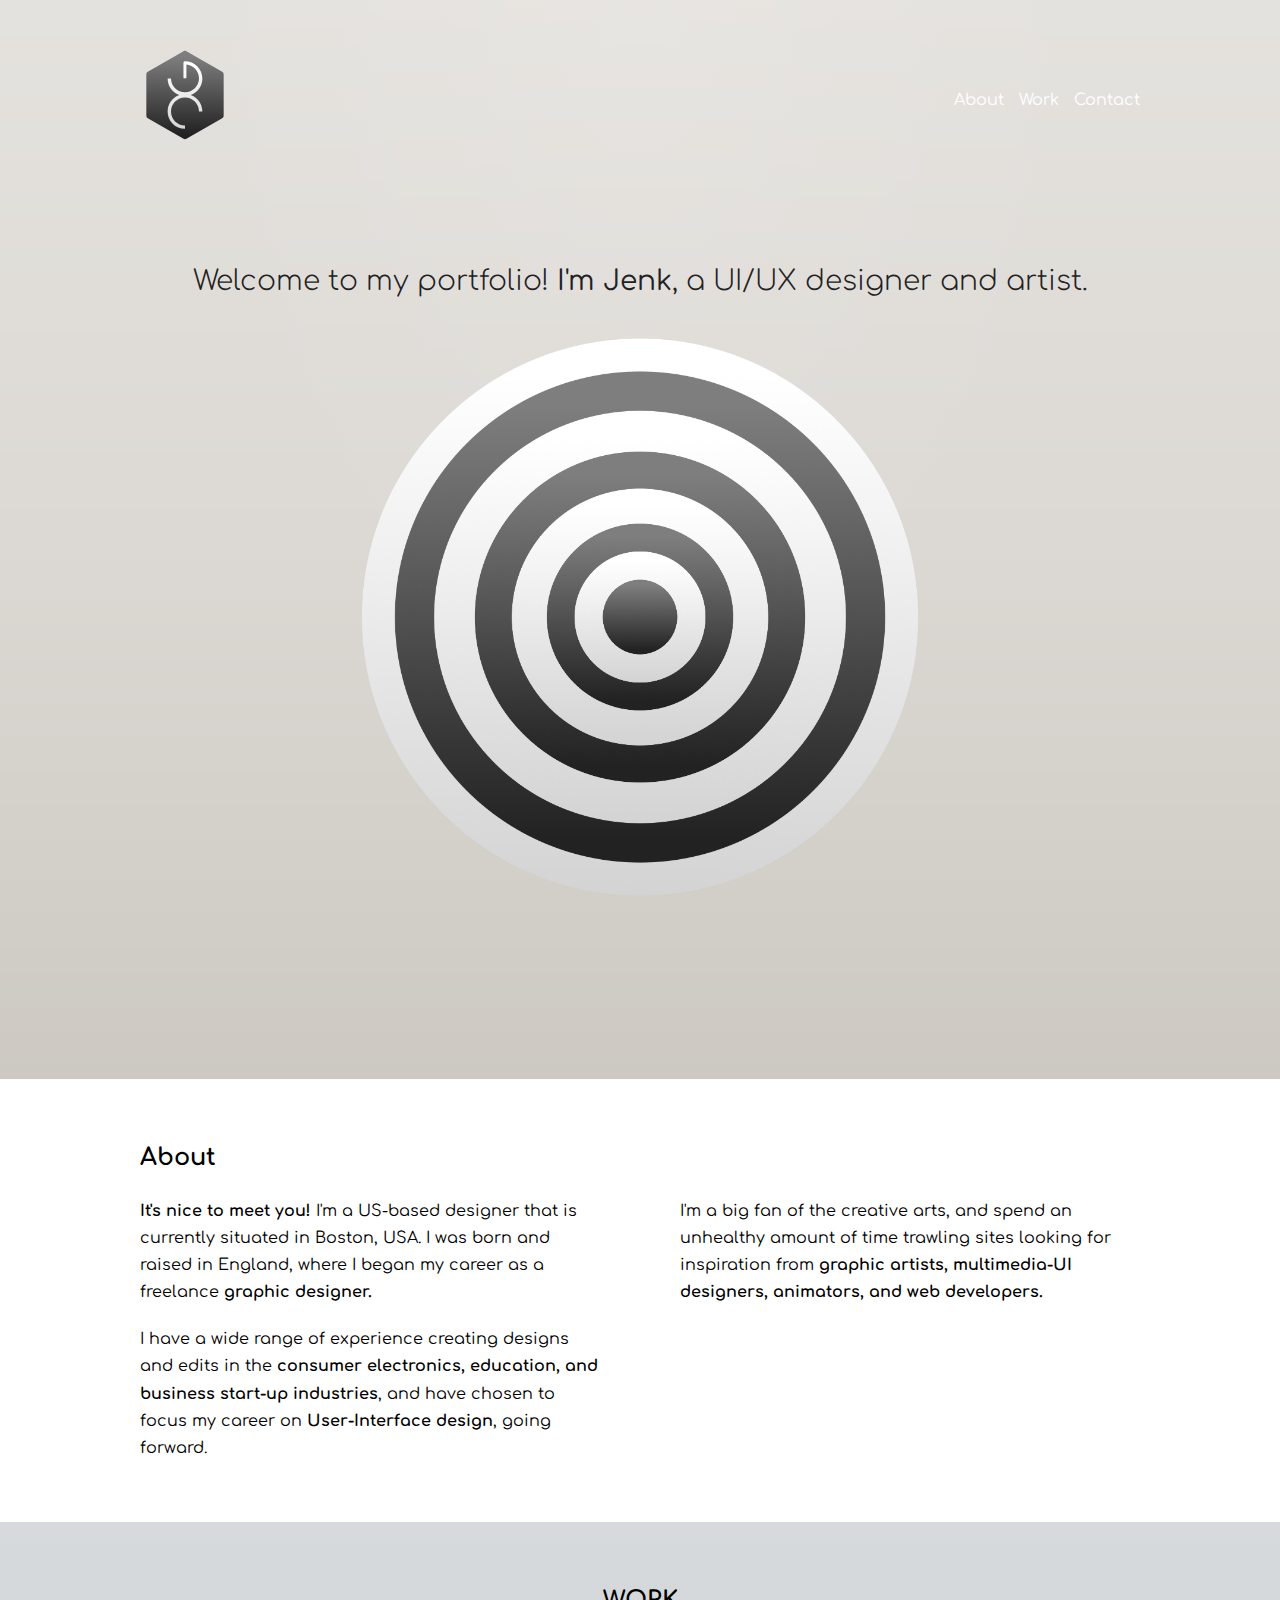
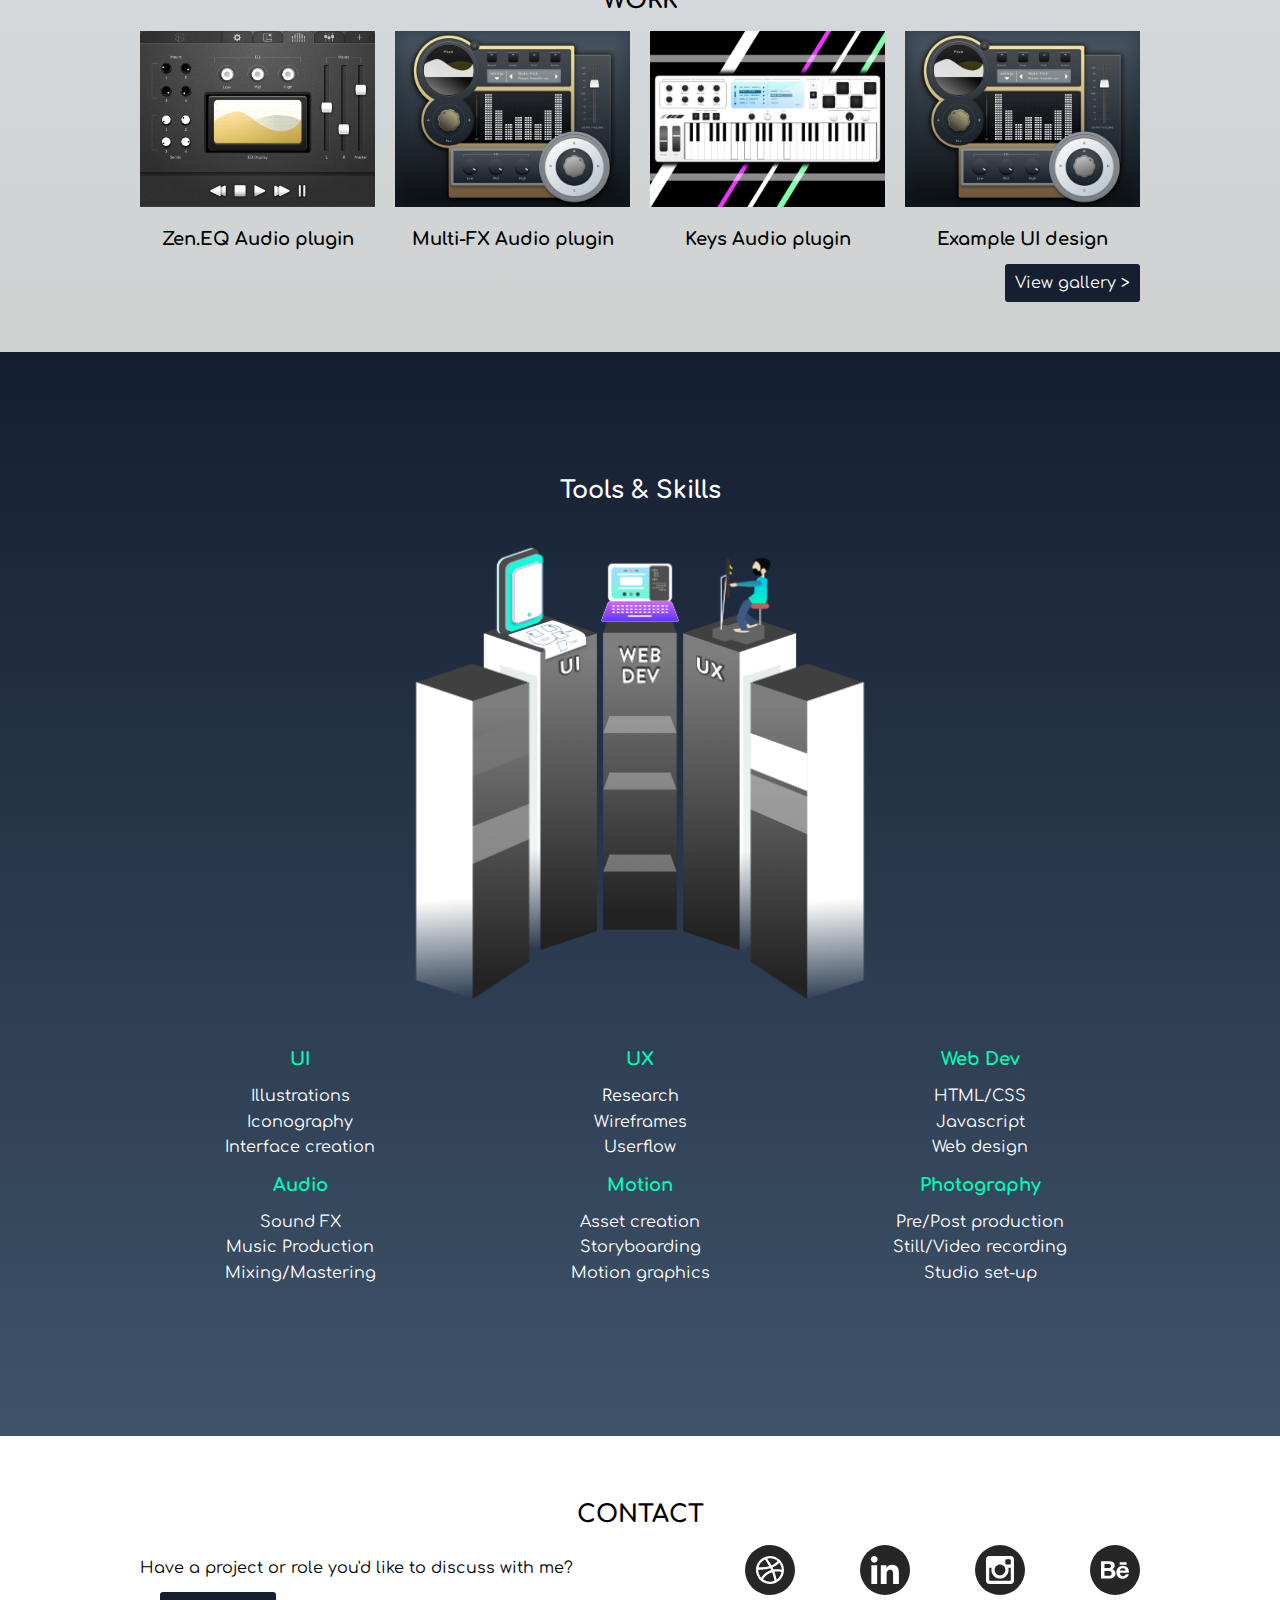
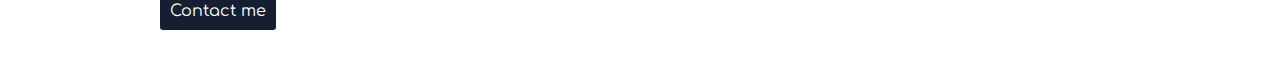
==== index.html @ 75db958b "More debugging gone bad..." ====
<!DOCTYPE html>
<html>
<head>
  <link rel="stylesheet" type="text/css" href="css/style.css">
  <link href="https://fonts.googleapis.com/css?family=Comfortaa:300,400,700" rel="stylesheet">
  <meta charset="utf-8">
  <meta name="viewport" content="device-width, initial-scale=1.0">
  <title>Jenk's Portfolio</title>
  <link rel="shortcut icon" href="/favicon.ico" type="image/x-icon">
  <link rel="icon" href="/favicon.ico" type="image/x-icon">

</head>
<body>
  <!-- Header -->
  <header>
    <div class="container p50">
      <a href="index.html" alt="logo" class="my-logo">
        <svg class="logo" viewBox="0 0 123 123" version="1.1" xmlns="http://www.w3.org/2000/svg" xmlns:xlink="http://www.w3.org/1999/xlink">
          <!-- Generator: Sketch 48.2 (47327) - http://www.bohemiancoding.com/sketch -->
          <title>Artboard 15</title>
          <desc>Created with Sketch.</desc>
          <defs>
            <linearGradient x1="50%" y1="6.70913825%" x2="50%" y2="94.9365244%" id="linearGradient-1">
              <stop stop-color="#7E7E7E" offset="0%"></stop>
              <stop stop-color="#222222" offset="100%"></stop>
            </linearGradient>
            <linearGradient x1="50%" y1="6.88685225%" x2="50%" y2="100%" id="linearGradient-2">
              <stop stop-color="#FFFFFF" offset="0.0398596939%"></stop>
              <stop stop-color="#D4D4D4" offset="100%"></stop>
            </linearGradient>
          </defs>
          <g id="Page-1" stroke="none" stroke-width="1" fill="none" fill-rule="evenodd">
            <g id="Artboard-15">
              <g id="Group" transform="translate(8.500000, 0.500000)">
                <path d="M55,1.13419273 L103.84531,29.3350456 C105.082914,30.0495767 105.84531,31.3700848 105.84531,32.7991472 L105.84531,89.2008528 C105.84531,90.6299152 105.082914,91.9504233 103.84531,92.6649544 L55,120.865807 C53.7623957,121.580338 52.2376043,121.580338 51,120.865807 L2.15469008,92.6649544 C0.917085776,91.9504233 0.154690083,90.6299152 0.154690083,89.2008528 L0.154690083,32.7991472 C0.154690083,31.3700848 0.917085776,30.0495767 2.15469008,29.3350456 L51,1.13419273 C52.2376043,0.419661546 53.7623957,0.419661546 55,1.13419273 Z" id="Path" fill="url(#linearGradient-1)"></path>
                <path d="M54.8916016,19.1932171 L54.8916016,38.25 L50.8916016,38.25 L50.8916016,16.8144531 C50.8916016,15.7098836 51.7870321,14.8144531 52.8916016,14.8144531 C52.9279693,14.8144531 52.9641102,14.8154238 53,14.8173407 L53,14.75 C66.1167628,14.75 76.75,25.3832372 76.75,38.5 C76.75,48.9500865 70.0008055,57.8238141 60.6235996,61 C70.0008055,64.1761859 76.75,73.0499135 76.75,83.5 L72.1454341,83.5 C72.1454832,83.4821021 72.1455078,83.4641985 72.1455078,83.4462891 C72.1455078,72.8703597 63.5720231,64.296875 52.9960938,64.296875 C42.4201644,64.296875 33.8466797,72.8703597 33.8466797,83.4462891 C33.8466797,94.0222184 42.4201644,102.595703 52.9960938,102.595703 L53,102.595703 L53,107.25 C39.8832372,107.25 29.25,96.6167628 29.25,83.5 C29.25,73.0499135 35.9991945,64.1761859 45.3764004,61 C35.9991945,57.8238141 29.25,48.9500865 29.25,38.5 L33.8482782,38.5 C33.9821183,48.9607094 42.5036235,57.3994141 52.9960938,57.3994141 C63.5720231,57.3994141 72.1455078,48.8259294 72.1455078,38.25 C72.1455078,28.3137161 64.5777316,20.144981 54.8916016,19.1932171 Z" id="Combined-Shape" fill="url(#linearGradient-2)" fill-rule="nonzero"></path>
              </g>
            </g>
          </g>
        </svg>
      </a>
      <nav>
        <ul class="navigation">
          <li><a href="#ABOUT">About</a></li>
          <li><a href="#WORK">Work</a></li>
          <li><a href="#CONTACT">Contact</a></li>
        </ul>
      </nav>
    </div>
    <!-- Hero section -->
    <div class="container p50">
      <h1>Welcome to my portfolio! <b>I'm Jenk</b><span>, a UI/UX designer and artist.</span></h1>
      <div class="center hero-section">
        <img src="img/hero-newest.png" class="hero-img">
      </div>
    </div>
  </header>
  <!-- ABOUT SECTION-->
  <div id="ABOUT">
    <div class="container p50">
      <h2>About</h2>
      <div class="row">
        <p class="col-2"><b>It's nice to meet you!</b> I'm a US-based designer that is currently situated in Boston, USA. I was born and raised in England, where I began my career as a freelance <b>graphic designer.</b></p>
        <p class="col-2">I'm a big fan of the creative arts, and spend an unhealthy amount of time trawling sites looking for inspiration from <b>graphic artists, multimedia-UI designers, animators, and web developers.</b></p>
        <p class="col-2">I have a wide range of experience creating designs and edits in the <b>consumer electronics, education, and business start-up industries</b>, and have chosen to focus my career on <b>User-Interface design</b>, going forward.</p>
      </div>
    </div>
  </div>
  <!-- WORK  -->
  <div id="WORK" class="work-page">
    <div class="container p50">
      <div class= "row center">
        <h2>WORK</h2>
        <div class="column-4">
          <a href="work.html">
            <img src="img/WorkImgs/ZenEQ.png">
          </a>
          <h3>Zen.EQ Audio plugin</h3>
        </div>
        <div class="column-4">
          <a href="work.html">
            <img src="img/WorkImgs/MultiFX.png">
          </a>
          <h3>Multi-FX Audio plugin</h3>
        </div>
        <div class="column-4">
          <a href="work.html">
            <img src="img/WorkImgs/Keys.png">
          </a>
          <h3>Keys Audio plugin</h3>
        </div>
        <div class="column-4">
          <a href="work.html">
            <img src="img/WorkImgs/MultiFX.png">
          </a>
          <h3>Example UI design</h3>
        </div>
      </div>
<!-- Gallery button -->
    <div class="row">
    <a href="work.html">
    <button class="row right"><span class="button-text">View gallery ></span>
    </button>
    </a>
  </div>
</div>
</div>
<!-- Skills & APPLICATIONS -->
<div id="skills-apps">
  <div class="container p50">
    <div class="row center">
      <h2>Tools & Skills</h2>
      <img class="skills-img" src="img/hero-img-newbw.png">
    </div>
    <div class="row center">

      <div class="column column-block">
        <i class=""></i>
        <h3>UI</h3>
        <ul class="skills-list-style">
          <li>Illustrations</li>
          <li>Iconography</li>
          <li>Interface creation</li>
        </ul>
      </div>
      <div class="column column-block">
        <i class=""></i>
        <h3>UX</h3>
        <ul class="skills-list-style">
          <li>Research</li>
          <li>Wireframes</li>
          <li>Userflow</li>
        </ul>
      </div>
      <div class="column column-block">
        <i class=""></i>
        <h3>Web Dev</h3>
        <ul class="skills-list-style">
          <li>HTML/CSS</li>
          <li>Javascript</li>
          <li>Web design</li>
        </ul>
      </div>
      <div class="column column-block">
        <i class=""></i>
        <h3>Audio</h3>
        <ul class="skills-list-style">
          <li>Sound FX</li>
          <li>Music Production</li>
          <li>Mixing/Mastering</li>
        </ul>
      </div>
      <div class="column column-block">
        <i class=""></i>
        <h3>Motion</h3>
        <ul class="skills-list-style">
          <li>Asset creation</li>
          <li>Storyboarding</li>
          <li>Motion graphics</li>
        </ul>
      </div>
      <div class="column column-block">
        <i class=""></i>
        <h3>Photography</h3>
        <ul class="skills-list-style">
          <li>Pre/Post production</li>
          <li>Still/Video recording</li>
          <li>Studio set-up</li>
        </ul>
      </div>
    </div>
  </div>
</div>
</div>
<!-- CONTACT, SOCIAL & FOOTER -->
<footer>
  <div class="container p50">
    <h2 id="CONTACT" class="center">CONTACT</h2>
    <div class="row">
      <div class="column col-2">
        <p>Have a project or role you'd like to discuss with me?</p>
        <a href="mailto:jenkconstantine1@gmail.com">
          <button class="contact-button">Contact me</button>
        </a>
      </div>
      <div class="column col-2">
          <ul class="social">
            <li>
              <a href="https://dribbble.com/Jenk">
              <svg viewBox="0 0 128 128" version="1.1" id="Dribbble" xmlns="http://www.w3.org/2000/svg" xmlns:xlink="http://www.w3.org/1999/xlink" x="0px" y="0px"
              viewBox="0 0 128 128" enable-background="new 0 0 128 128" xml:space="preserve">
                <g id="dribbble-dribbble">
                  <circle id="dribbble-back" fill="#262626" cx="64" cy="64" r="64"/>
                  <path id="dribbble-dribble" fill="#FFFFFF" d="M80.9063,88.6953c-1.2276-7.1953-3.2247-14.0332-5.6446-20.3945
                  c5.2246-0.6553,11.2608-0.5098,18.25,0.7783C92.1064,77.1992,87.4473,84.1875,80.9063,88.6953z M45.8398,87.7715
                  c5.0508-7.6152,12.1011-15.1416,23.5362-18.3067c2.6885,6.8663,4.8662,14.336,6.0371,22.2217
                  C71.8906,93.1201,68.0322,93.9258,64,93.9258C57.1626,93.9258,50.8628,91.625,45.8398,87.7715z M34.0737,64v-0.9575h0.1792
                  c10.6626,0,21.2691-0.7168,30.7608-3.4946c0.6894,1.4335,1.4111,2.8979,2.0605,4.4213
                  c-12.4819,3.6763-20.2773,11.8863-25.5918,19.7095C36.8516,78.4258,34.0737,71.5264,34.0737,64z M51.126,36.9688
                  c3.0464,4.0629,7.1118,9.9765,11.082,17.2031c-8.4228,2.3017-17.8301,2.9287-27.3276,2.9575
                  C36.9746,48.23,43.0674,40.8525,51.126,36.9688z M83.3867,41.2109c-4.2109,5.1377-9.4971,8.6597-15.5058,11.0513
                  c-3.8189-7.1089-7.795-13.0225-10.9253-17.354c2.268-0.5371,4.6255-0.8345,7.0444-0.8345
                  C71.4092,34.0737,78.1572,36.7617,83.3867,41.2109z M87.5088,45.5117c3.8525,4.897,6.21,10.9898,6.418,17.6509
                  c-8.0635-1.4028-14.9913-1.4644-20.9668-0.5068c-0.7725-1.7329-1.5508-3.4385-2.3575-5.0787
                  C77.0195,54.9502,82.7891,51.0977,87.5088,45.5117z M64,28.1602c-19.8013,0-35.8398,16.038-35.8398,35.8398
                  c0,19.8008,16.0385,35.8398,35.8398,35.8398c19.8018,0,35.8398-16.039,35.8398-35.8398C99.8398,44.1982,83.8018,28.1602,64,28.1602
                  z"/>
                </g>
            </svg>
              </a>
          </li>
          <li>
              <a href="https://www.linkedin.com/in/jenkconstantine/">
            <svg viewBox="0 0 128 128" version="1.1" id="Linkedin" xmlns="http://www.w3.org/2000/svg" xmlns:xlink="http://www.w3.org/1999/xlink" x="0px" y="0px"
            viewBox="0 0 128 128" enable-background="new 0 0 128 128" xml:space="preserve">
              <g>
                <circle id="linkedin-back" fill="#262626" cx="64" cy="64" r="64"/>
                <g id="linkedin-linkedin">
                  <path fill="#FFFFFF" d="M29.0752,51.7471h14.8686V99.54H29.0752V51.7471z M36.5137,27.9893c4.7514,0,8.6084,3.8593,8.6084,8.6137
                  c0,4.7554-3.857,8.6143-8.6084,8.6143c-4.7705,0-8.6172-3.8589-8.6172-8.6143C27.8965,31.8486,31.7432,27.9893,36.5137,27.9893"/>
                  <path fill="#FFFFFF" d="M53.2622,51.7471H67.5v6.5337h0.2041c1.9805-3.7574,6.8272-7.7198,14.0537-7.7198
                  c15.0391,0,17.8184,9.896,17.8184,22.7671V99.54H84.7246V76.2979c0-5.542-0.0957-12.6719-7.7187-12.6719
                  c-7.7286,0-8.9082,6.04-8.9082,12.2754V99.54H53.2622V51.7471z"/>
                </g>
              </g>
            </svg>
              </a>
          </li>
          <li>
            <a href="https://www.instagram.com/jenkjenkjenk/?hl=en">
            <svg viewBox="0 0 128 128" version="1.1" id="Instagram" xmlns="http://www.w3.org/2000/svg" xmlns:xlink="http://www.w3.org/1999/xlink" x="0px" y="0px"
            viewBox="0 0 128 128" enable-background="new 0 0 128 128" xml:space="preserve">
              <g>
                <circle id="instagram-back" fill="#262626" cx="64" cy="64" r="64"/>
                <path id="instagram-instagram" fill-rule="evenodd" clip-rule="evenodd" fill="#FFFFFF" d="M91.5713,58.4829h-6.2402
                c0.4541,1.7651,0.7236,3.6089,0.7236,5.5156c0,12.1831-9.875,22.0562-22.0552,22.0562c-12.1797,0-22.0542-9.8731-22.0542-22.0562
                c0-1.9067,0.2695-3.7505,0.7246-5.5156h-6.2407v30.3286c0,1.5205,1.2349,2.7549,2.7598,2.7549h49.6215
                c1.5254,0,2.7608-1.2344,2.7608-2.7549V58.4829z M91.5713,39.186c0-1.5219-1.2354-2.7568-2.7608-2.7568H80.542
                c-1.5225,0-2.7568,1.2349-2.7568,2.7568v8.272c0,1.522,1.2343,2.7568,2.7568,2.7568h8.2685c1.5254,0,2.7608-1.2348,2.7608-2.7568
                V39.186z M63.9995,50.2148c-7.6133,0-13.7847,6.1705-13.7847,13.7837c0,7.6128,6.1714,13.7867,13.7847,13.7867
                c7.6138,0,13.7857-6.1739,13.7857-13.7867C77.7852,56.3853,71.6133,50.2148,63.9995,50.2148 M91.5713,99.8398H36.4292
                c-4.5664,0-8.269-3.7041-8.269-8.2734V36.4292c0-4.5669,3.7026-8.269,8.269-8.269h55.1421c4.5674,0,8.2685,3.7021,8.2685,8.269
                v55.1372C99.8398,96.1357,96.1387,99.8398,91.5713,99.8398"/>
              </g>
            </svg>
              </a>
          </li>
          <li>
            <a href="https://www.behance.net/jenkconstantine">
            <svg viewBox="0 0 128 128" version="1.1" id="Behance" xmlns="http://www.w3.org/2000/svg" xmlns:xlink="http://www.w3.org/1999/xlink" x="0px" y="0px"
            viewBox="0 0 128 128" enable-background="new 0 0 128 128" xml:space="preserve">
              <g>
                <circle id="behance-back" fill="#262626" cx="64" cy="64" r="64"/>
                <path id="behance-behance" fill-rule="evenodd" clip-rule="evenodd" fill="#FFFFFF" d="M48.5728,66.4697H37.1035v12.1026h11.2901
                c3.8808,0,6.955-1.2364,6.955-5.8106C55.3486,68.2754,52.7588,66.4697,48.5728,66.4697z M47.0996,48.8545h-9.9961v10.2959h10.7471
                c3.4048,0,5.9639-1.5347,5.9639-5.2363C53.8145,49.6973,50.5913,48.8545,47.0996,48.8545z M65.4043,72.9414
                c0,8.9453-7.6782,12.7676-15.6865,12.7676H28.1602V41.417h20.9277c8.4565,0,14.208,2.9824,14.208,11.2007
                c0,4.3066-2.1953,7.3164-6.0488,9.1816C62.6631,63.3364,65.4043,67.4639,65.4043,72.9414z M75.9434,44.3994h17.8222v5.9307H75.9434
                V44.3994z M83.9209,59.5732c-5.6006,0-7.2275,3.1329-7.3467,5.5694h14.3926C90.1543,60.7183,88.2285,59.5732,83.9209,59.5732z
                M76.5742,70.8965c0.2403,5.539,2.9805,9.0918,7.8906,9.0918c3.5508,0,6.8038-2.8926,7.378-4.877h7.7666
                c-2.4688,7.5293-8.1621,11.4717-15.4473,11.4717c-10.1445,0-16.5312-6.8975-16.5312-16.7725c0-9.5459,6.7734-16.832,16.5312-16.832
                c10.9629,0,16.2598,8.1011,15.627,17.918H76.5742z"/>
              </g>
            </svg>
          </a>
          </li>
        </ul>
      </div>
    </div>
  </footer>
</body>
</html>
---- css/style.css ----
/*
Colors used
Hero BG gradient: top left, #000DFF 0%, #75FFE6 50%, #A302FF 100%
Text-White FFFFFF

*/
/* General */
body {
  font-family: 'Comfortaa', cursive;
  font-size: 16px;
  line-height: 1.6;
  margin: 0;
}
.contact-button {
  margin-left: 20px;
}
.center {
  text-align: center;
}

.right {
  float: right;
}
h1 {
  font-size: 28px;
  font-weight: lighter;
  color: #222222;
  text-align: center;
}
h2 {
  color: black;
  font-size: 24px;
}
h3 {
  color: black;
  font-size: 18px;
}
h1,h2,h3, p {
  margin: 10px 0;
}
p {
  color: black;
  width: auto;
  font-size: 16;
  margin: 10px 0;
  line-height: 1.7;
}
a {
  color: #AB34FC;
  text-decoration: none;
}
a:visited {
  color: #151F31;
  text-decoration: none;
}
a:hover, a:focus {
  color: #6E6E6E;
}
a:active {
  color: #000000;
}
button {
  border: none;
  font-family: inherit;
  background-color: #151F31;
  font-size: 16px;
  color: #FFFFFF;
  padding: 10px;
  border-radius: 3px;
}
button:hover,
button:focus {
  cursor: pointer;
  opacity:0.8;
}

/* Container & columns & rows */
.container {
 max-width: 1000px;
 margin: 0 auto;
 padding: 0 20px;
}
.columns-container {
  font-size: 0;
}
.column-4 {
  font-size: 16px;
  width: 23.5%;
  float:left;
  margin-right: 2%;
}
.column-4:last-child {
  margin-right: 0;
}
.column {
}
.column-block {
  width: 32%;
 margin-right: 2%;
 float: left;
}
.column-block ul, .column ul {
  list-style-type: none;
  padding-left: 0;
}

.column-block:nth-child(3n) {
  margin-right: 0%;
}
.col-2 {
  width:46%;
  float: left;
  margin-right: 4%;
  margin-left: 0;
}
.col-2:nth-child(2n) {
 margin-right: 0;
 margin-left: 4%;
}

.p50 {
padding: 50px 0;
}

.row:after {
  content: "";
  display: table;
  clear: both;
}
/* Header section */
header {
  background-color: #DCD9D4;
  background-image: linear-gradient(to bottom, rgba(255,255,255,0.50) 0%, rgba(0,0,0,0.50) 100%), radial-gradient(at 50% 0%, rgba(255,255,255,0.10) 0%, rgba(0,0,0,0.50) 50%);
  background-blend-mode: soft-light,screen;
}
.my-logo {
  display: inline-block;
}
.logo {
  width: 90px;
}
.hero-img {
  width: 60%;
}
.hero-section {
  padding-bottom: 100px;
}
nav {
  display: inline-block;
  float: right;
  margin-top: 22px;
}
nav a {
  color: #fff;
}
.navigation {
  list-style-type: none;
  padding: 0;
  float: right;
}
.navigation > li {
  display: inline-block;
  margin-left:10px;
}
/* About section */

/* Skills section */

.text-decoration {
  text-decoration-color: #FFFFFF;
}
#skills-apps {
  background: -webkit-linear-gradient(top, rgba(20,30,48,1) 0%, rgba(36,59,85,0.88) 100%);
  padding-bottom: 100px;
  padding-top: 60px;
}

#skills-apps img {
 width: 50%;
}

#skills-apps h2 {
 text-align: center;
 color: #FFFFFF;
}

#skills-apps h3 {
 text-align: center;
 color: #00FEB9;
}

.skills-list-style {
  width: auto;
  margin: auto;
  color: white;
}

/* Work section */


/* Footer */
footer {
  background: #FFFFFF;
}
.social {
  padding-left: 0;
  margin-left: 0px;
}

ul.social {
  margin: 0%;
  display: inline-block;
  width: 100%;
}
ul.social li {
  width: 25%;
  float: left;
  list-style-type: none;
}
ul.social li svg{
  width: 50px;
  float: right;
}


/* Work PAGE */
.work-page {
    background: -webkit-linear-gradient(top, rgba(214,218,221,1) 0%, rgba(200,202,202,0.88) 100%);
}
#WORK img {
    width: 100%;
}

/* Desktop */
@media all and (max-width: 1024px) {
  .logo {
    width: 80px;
  }
  h1 {
    font-size: 24px;

  }
  .column-4 {
    width:49%;
    margin-right: 1%;
  }
}
/* For tablet */
@media all and (max-width: 991px) {
    h1 {
      font-size: 22px;
    }
    h2 {
      font-size: 18px;
    }
    .column-4 {
      width:49%;
      margin-right: 1%;
    }
}
/* For mobile */
@media all and (max-width: 600px) {
    .logo {
      width: 50px;
    }
    h1 {
      font-size: 20px;
    }
    h2 {
      font-size: 18px;
    }
    h3 {
      font-size: 16px;
    }
    p {
      font-size: 16px;
    }
    .column-4 {
      width:49%;
      margin-right: 1%;
    }
    .column-block {
      width: 49%;
      margin-right: 1%;
    }
    li {
      font-size: 10px;
    }
    nav {
      padding-right: 10px;
      font-size: 12px;
      margin-top: 5px;
    }
    .p50 {
      padding: 10px;
    }
    .hero-section {
      padding-bottom: 50px;
    }
    button {
      width: 150px;
      padding: 10px;
      text-align: center;
    }

    .button-text {
      font-size: 15px;
      text-align: center;
    }
    .skills-img {

    }
    #skills-apps {
      padding-bottom: 30px;
      padding-top: 15px;
    }
    .col-2 {
      width:100%;
      margin-right: 0%;
    }


}
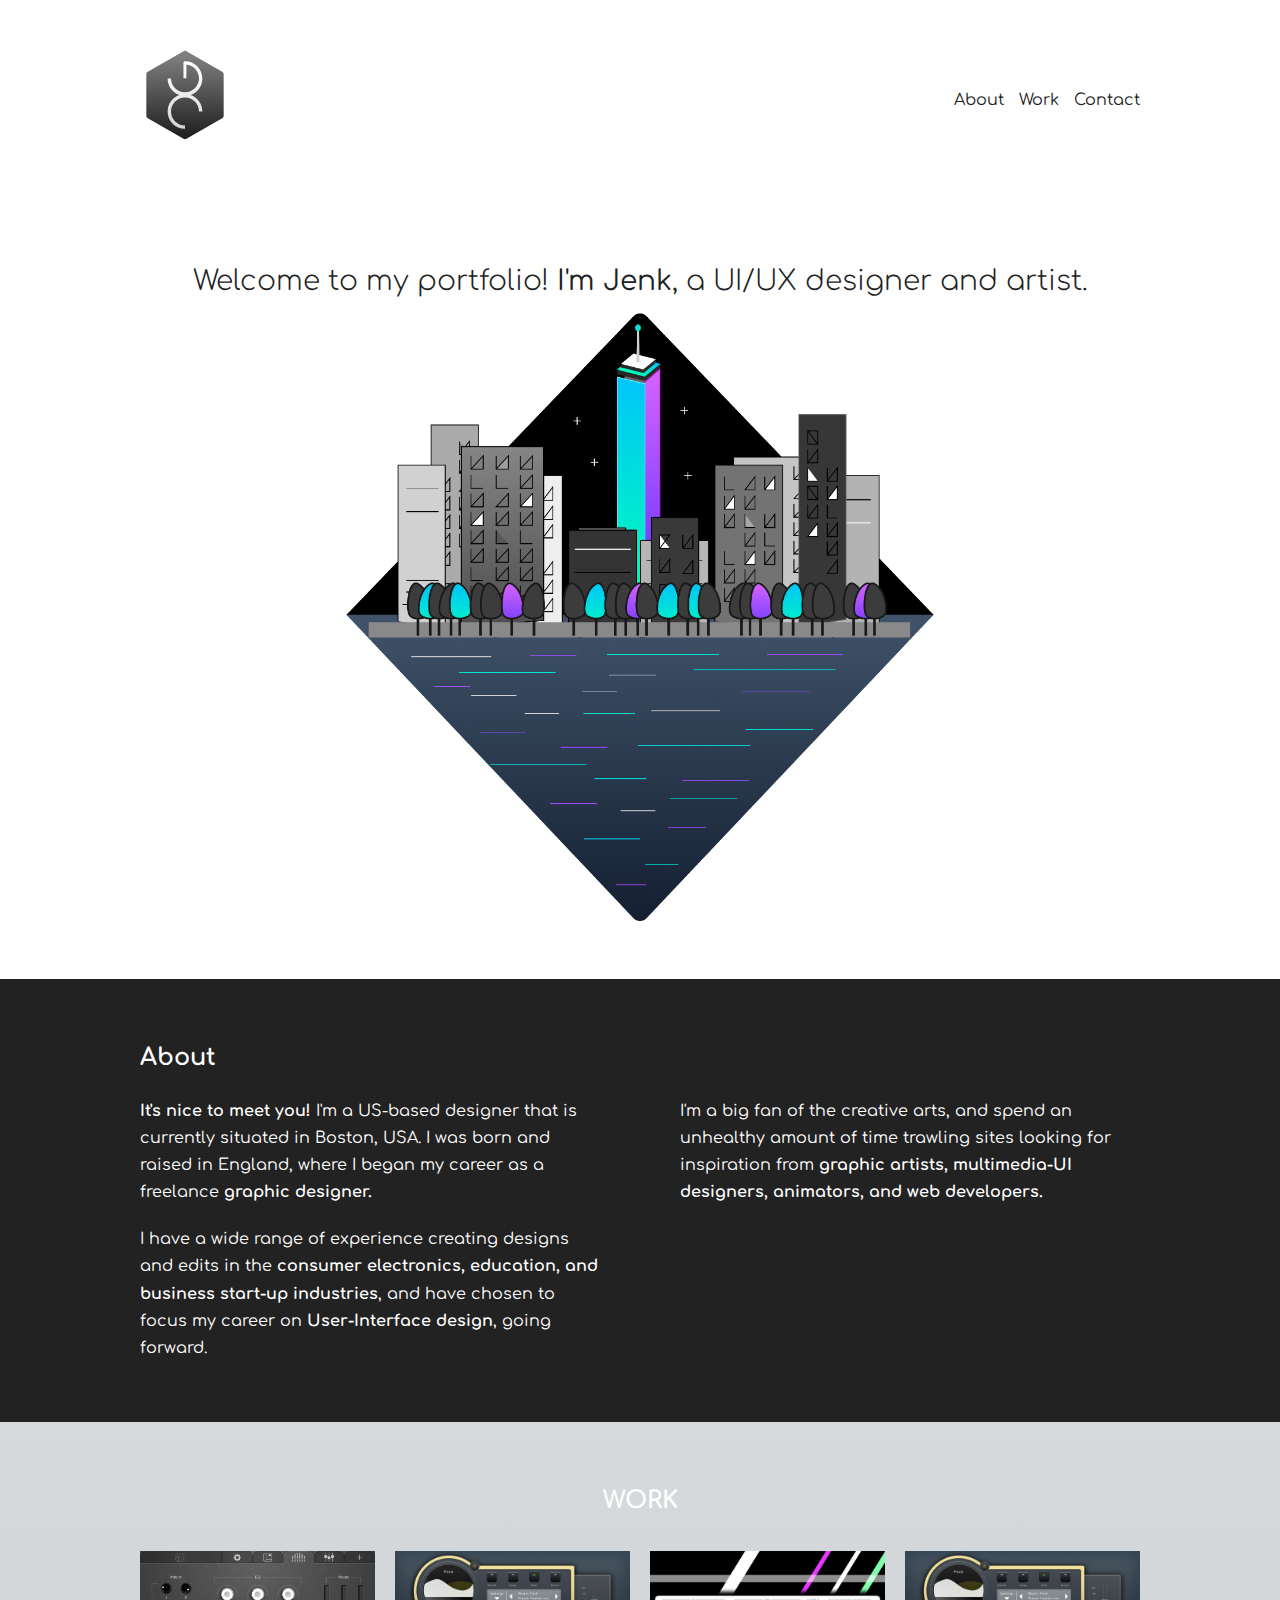
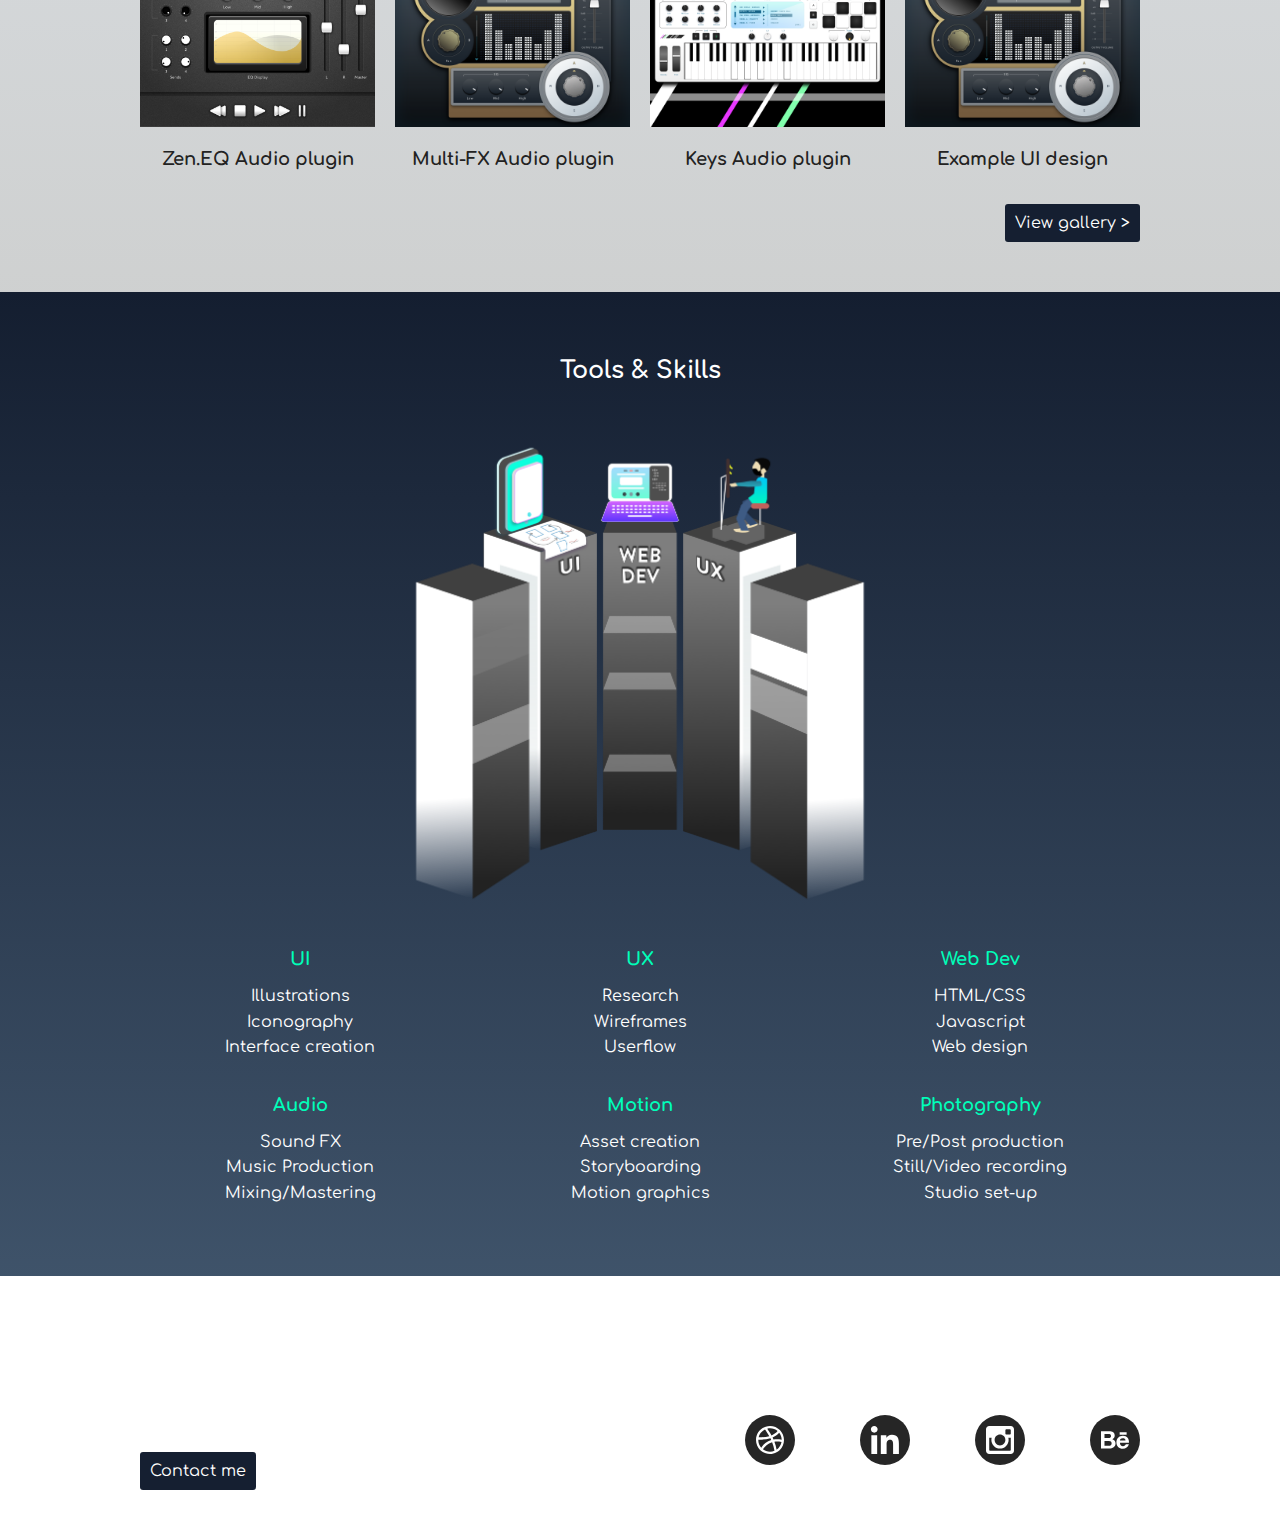
==== commit ded63589: "Visual changes. New hero image." ====
--- a/index.html
+++ b/index.html
@@ -51,7 +51,7 @@
     <div class="container p50">
       <h1>Welcome to my portfolio! <b>I'm Jenk</b><span>, a UI/UX designer and artist.</span></h1>
       <div class="center hero-section">
-        <img src="img/hero-newest.png" class="hero-img">
+        <img src="img/hero-boston.png" class="hero-img">
       </div>
     </div>
   </header>
@@ -67,10 +67,10 @@
     </div>
   </div>
   <!-- WORK  -->
-  <div id="WORK" class="work-page">
-    <div class="container p50">
+  <div id="WORK">
+    <div class="container p50">
+      <h2 class="center pb20">WORK</h2>
       <div class= "row center">
-        <h2>WORK</h2>
         <div class="column-4">
           <a href="work.html">
             <img src="img/WorkImgs/ZenEQ.png">
@@ -96,177 +96,176 @@
           <h3>Example UI design</h3>
         </div>
       </div>
-<!-- Gallery button -->
-    <div class="row">
-    <a href="work.html">
-    <button class="row right"><span class="button-text">View gallery ></span>
-    </button>
-    </a>
+      <!-- Gallery button -->
+      <div class="row pt20">
+        <a href="work.html" class="right">
+          <button class="gallery-button">View gallery >
+          </button>
+        </a>
+      </div>
+    </div>
   </div>
-</div>
-</div>
-<!-- Skills & APPLICATIONS -->
-<div id="skills-apps">
-  <div class="container p50">
-    <div class="row center">
-      <h2>Tools & Skills</h2>
-      <img class="skills-img" src="img/hero-img-newbw.png">
-    </div>
-    <div class="row center">
+  <!-- Skills & APPLICATIONS -->
+  <div id="skills-apps">
+    <div class="container p50">
+      <div class="row center">
+        <h2 class="center pb20">Tools & Skills</h2>
+        <img src="img/hero-img-newbw.png">
+      </div>
+      <div class="row center">
 
-      <div class="column column-block">
-        <i class=""></i>
-        <h3>UI</h3>
-        <ul class="skills-list-style">
-          <li>Illustrations</li>
-          <li>Iconography</li>
-          <li>Interface creation</li>
-        </ul>
-      </div>
-      <div class="column column-block">
-        <i class=""></i>
-        <h3>UX</h3>
-        <ul class="skills-list-style">
-          <li>Research</li>
-          <li>Wireframes</li>
-          <li>Userflow</li>
-        </ul>
-      </div>
-      <div class="column column-block">
-        <i class=""></i>
-        <h3>Web Dev</h3>
-        <ul class="skills-list-style">
-          <li>HTML/CSS</li>
-          <li>Javascript</li>
-          <li>Web design</li>
-        </ul>
-      </div>
-      <div class="column column-block">
-        <i class=""></i>
-        <h3>Audio</h3>
-        <ul class="skills-list-style">
-          <li>Sound FX</li>
-          <li>Music Production</li>
-          <li>Mixing/Mastering</li>
-        </ul>
-      </div>
-      <div class="column column-block">
-        <i class=""></i>
-        <h3>Motion</h3>
-        <ul class="skills-list-style">
-          <li>Asset creation</li>
-          <li>Storyboarding</li>
-          <li>Motion graphics</li>
-        </ul>
-      </div>
-      <div class="column column-block">
-        <i class=""></i>
-        <h3>Photography</h3>
-        <ul class="skills-list-style">
-          <li>Pre/Post production</li>
-          <li>Still/Video recording</li>
-          <li>Studio set-up</li>
-        </ul>
+        <div class="column column-block">
+          <i class=""></i>
+          <h3>UI</h3>
+          <ul class="skills-list-style">
+            <li>Illustrations</li>
+            <li>Iconography</li>
+            <li>Interface creation</li>
+          </ul>
+        </div>
+        <div class="column column-block">
+          <i class=""></i>
+          <h3>UX</h3>
+          <ul class="skills-list-style">
+            <li>Research</li>
+            <li>Wireframes</li>
+            <li>Userflow</li>
+          </ul>
+        </div>
+        <div class="column column-block">
+          <i class=""></i>
+          <h3>Web Dev</h3>
+          <ul class="skills-list-style">
+            <li>HTML/CSS</li>
+            <li>Javascript</li>
+            <li>Web design</li>
+          </ul>
+        </div>
+        <div class="column column-block">
+          <i class=""></i>
+          <h3>Audio</h3>
+          <ul class="skills-list-style">
+            <li>Sound FX</li>
+            <li>Music Production</li>
+            <li>Mixing/Mastering</li>
+          </ul>
+        </div>
+        <div class="column column-block">
+          <i class=""></i>
+          <h3>Motion</h3>
+          <ul class="skills-list-style">
+            <li>Asset creation</li>
+            <li>Storyboarding</li>
+            <li>Motion graphics</li>
+          </ul>
+        </div>
+        <div class="column column-block">
+          <i class=""></i>
+          <h3>Photography</h3>
+          <ul class="skills-list-style">
+            <li>Pre/Post production</li>
+            <li>Still/Video recording</li>
+            <li>Studio set-up</li>
+          </ul>
+        </div>
       </div>
     </div>
   </div>
-</div>
-</div>
 <!-- CONTACT, SOCIAL & FOOTER -->
 <footer>
   <div class="container p50">
-    <h2 id="CONTACT" class="center">CONTACT</h2>
+    <h2 id="CONTACT" class="center pb20">CONTACT</h2>
     <div class="row">
-      <div class="column col-2">
+      <div class="column col-2 contact">
         <p>Have a project or role you'd like to discuss with me?</p>
         <a href="mailto:jenkconstantine1@gmail.com">
           <button class="contact-button">Contact me</button>
         </a>
       </div>
       <div class="column col-2">
-          <ul class="social">
-            <li>
-              <a href="https://dribbble.com/Jenk">
+        <ul class="social">
+          <li>
+            <a href="https://dribbble.com/Jenk">
               <svg viewBox="0 0 128 128" version="1.1" id="Dribbble" xmlns="http://www.w3.org/2000/svg" xmlns:xlink="http://www.w3.org/1999/xlink" x="0px" y="0px"
               viewBox="0 0 128 128" enable-background="new 0 0 128 128" xml:space="preserve">
-                <g id="dribbble-dribbble">
-                  <circle id="dribbble-back" fill="#262626" cx="64" cy="64" r="64"/>
-                  <path id="dribbble-dribble" fill="#FFFFFF" d="M80.9063,88.6953c-1.2276-7.1953-3.2247-14.0332-5.6446-20.3945
-                  c5.2246-0.6553,11.2608-0.5098,18.25,0.7783C92.1064,77.1992,87.4473,84.1875,80.9063,88.6953z M45.8398,87.7715
-                  c5.0508-7.6152,12.1011-15.1416,23.5362-18.3067c2.6885,6.8663,4.8662,14.336,6.0371,22.2217
-                  C71.8906,93.1201,68.0322,93.9258,64,93.9258C57.1626,93.9258,50.8628,91.625,45.8398,87.7715z M34.0737,64v-0.9575h0.1792
-                  c10.6626,0,21.2691-0.7168,30.7608-3.4946c0.6894,1.4335,1.4111,2.8979,2.0605,4.4213
-                  c-12.4819,3.6763-20.2773,11.8863-25.5918,19.7095C36.8516,78.4258,34.0737,71.5264,34.0737,64z M51.126,36.9688
-                  c3.0464,4.0629,7.1118,9.9765,11.082,17.2031c-8.4228,2.3017-17.8301,2.9287-27.3276,2.9575
-                  C36.9746,48.23,43.0674,40.8525,51.126,36.9688z M83.3867,41.2109c-4.2109,5.1377-9.4971,8.6597-15.5058,11.0513
-                  c-3.8189-7.1089-7.795-13.0225-10.9253-17.354c2.268-0.5371,4.6255-0.8345,7.0444-0.8345
-                  C71.4092,34.0737,78.1572,36.7617,83.3867,41.2109z M87.5088,45.5117c3.8525,4.897,6.21,10.9898,6.418,17.6509
-                  c-8.0635-1.4028-14.9913-1.4644-20.9668-0.5068c-0.7725-1.7329-1.5508-3.4385-2.3575-5.0787
-                  C77.0195,54.9502,82.7891,51.0977,87.5088,45.5117z M64,28.1602c-19.8013,0-35.8398,16.038-35.8398,35.8398
-                  c0,19.8008,16.0385,35.8398,35.8398,35.8398c19.8018,0,35.8398-16.039,35.8398-35.8398C99.8398,44.1982,83.8018,28.1602,64,28.1602
-                  z"/>
-                </g>
+              <g id="dribbble-dribbble">
+                <circle id="dribbble-back" fill="#262626" cx="64" cy="64" r="64"/>
+                <path id="dribbble-dribble" fill="#FFFFFF" d="M80.9063,88.6953c-1.2276-7.1953-3.2247-14.0332-5.6446-20.3945
+                c5.2246-0.6553,11.2608-0.5098,18.25,0.7783C92.1064,77.1992,87.4473,84.1875,80.9063,88.6953z M45.8398,87.7715
+                c5.0508-7.6152,12.1011-15.1416,23.5362-18.3067c2.6885,6.8663,4.8662,14.336,6.0371,22.2217
+                C71.8906,93.1201,68.0322,93.9258,64,93.9258C57.1626,93.9258,50.8628,91.625,45.8398,87.7715z M34.0737,64v-0.9575h0.1792
+                c10.6626,0,21.2691-0.7168,30.7608-3.4946c0.6894,1.4335,1.4111,2.8979,2.0605,4.4213
+                c-12.4819,3.6763-20.2773,11.8863-25.5918,19.7095C36.8516,78.4258,34.0737,71.5264,34.0737,64z M51.126,36.9688
+                c3.0464,4.0629,7.1118,9.9765,11.082,17.2031c-8.4228,2.3017-17.8301,2.9287-27.3276,2.9575
+                C36.9746,48.23,43.0674,40.8525,51.126,36.9688z M83.3867,41.2109c-4.2109,5.1377-9.4971,8.6597-15.5058,11.0513
+                c-3.8189-7.1089-7.795-13.0225-10.9253-17.354c2.268-0.5371,4.6255-0.8345,7.0444-0.8345
+                C71.4092,34.0737,78.1572,36.7617,83.3867,41.2109z M87.5088,45.5117c3.8525,4.897,6.21,10.9898,6.418,17.6509
+                c-8.0635-1.4028-14.9913-1.4644-20.9668-0.5068c-0.7725-1.7329-1.5508-3.4385-2.3575-5.0787
+                C77.0195,54.9502,82.7891,51.0977,87.5088,45.5117z M64,28.1602c-19.8013,0-35.8398,16.038-35.8398,35.8398
+                c0,19.8008,16.0385,35.8398,35.8398,35.8398c19.8018,0,35.8398-16.039,35.8398-35.8398C99.8398,44.1982,83.8018,28.1602,64,28.1602
+                z"/>
+              </g>
             </svg>
-              </a>
-          </li>
-          <li>
-              <a href="https://www.linkedin.com/in/jenkconstantine/">
+          </a>
+        </li>
+        <li>
+          <a href="https://www.linkedin.com/in/jenkconstantine/">
             <svg viewBox="0 0 128 128" version="1.1" id="Linkedin" xmlns="http://www.w3.org/2000/svg" xmlns:xlink="http://www.w3.org/1999/xlink" x="0px" y="0px"
             viewBox="0 0 128 128" enable-background="new 0 0 128 128" xml:space="preserve">
-              <g>
-                <circle id="linkedin-back" fill="#262626" cx="64" cy="64" r="64"/>
-                <g id="linkedin-linkedin">
-                  <path fill="#FFFFFF" d="M29.0752,51.7471h14.8686V99.54H29.0752V51.7471z M36.5137,27.9893c4.7514,0,8.6084,3.8593,8.6084,8.6137
-                  c0,4.7554-3.857,8.6143-8.6084,8.6143c-4.7705,0-8.6172-3.8589-8.6172-8.6143C27.8965,31.8486,31.7432,27.9893,36.5137,27.9893"/>
-                  <path fill="#FFFFFF" d="M53.2622,51.7471H67.5v6.5337h0.2041c1.9805-3.7574,6.8272-7.7198,14.0537-7.7198
-                  c15.0391,0,17.8184,9.896,17.8184,22.7671V99.54H84.7246V76.2979c0-5.542-0.0957-12.6719-7.7187-12.6719
-                  c-7.7286,0-8.9082,6.04-8.9082,12.2754V99.54H53.2622V51.7471z"/>
-                </g>
+            <g>
+              <circle id="linkedin-back" fill="#262626" cx="64" cy="64" r="64"/>
+              <g id="linkedin-linkedin">
+                <path fill="#FFFFFF" d="M29.0752,51.7471h14.8686V99.54H29.0752V51.7471z M36.5137,27.9893c4.7514,0,8.6084,3.8593,8.6084,8.6137
+                c0,4.7554-3.857,8.6143-8.6084,8.6143c-4.7705,0-8.6172-3.8589-8.6172-8.6143C27.8965,31.8486,31.7432,27.9893,36.5137,27.9893"/>
+                <path fill="#FFFFFF" d="M53.2622,51.7471H67.5v6.5337h0.2041c1.9805-3.7574,6.8272-7.7198,14.0537-7.7198
+                c15.0391,0,17.8184,9.896,17.8184,22.7671V99.54H84.7246V76.2979c0-5.542-0.0957-12.6719-7.7187-12.6719
+                c-7.7286,0-8.9082,6.04-8.9082,12.2754V99.54H53.2622V51.7471z"/>
               </g>
-            </svg>
-              </a>
-          </li>
-          <li>
-            <a href="https://www.instagram.com/jenkjenkjenk/?hl=en">
-            <svg viewBox="0 0 128 128" version="1.1" id="Instagram" xmlns="http://www.w3.org/2000/svg" xmlns:xlink="http://www.w3.org/1999/xlink" x="0px" y="0px"
-            viewBox="0 0 128 128" enable-background="new 0 0 128 128" xml:space="preserve">
-              <g>
-                <circle id="instagram-back" fill="#262626" cx="64" cy="64" r="64"/>
-                <path id="instagram-instagram" fill-rule="evenodd" clip-rule="evenodd" fill="#FFFFFF" d="M91.5713,58.4829h-6.2402
-                c0.4541,1.7651,0.7236,3.6089,0.7236,5.5156c0,12.1831-9.875,22.0562-22.0552,22.0562c-12.1797,0-22.0542-9.8731-22.0542-22.0562
-                c0-1.9067,0.2695-3.7505,0.7246-5.5156h-6.2407v30.3286c0,1.5205,1.2349,2.7549,2.7598,2.7549h49.6215
-                c1.5254,0,2.7608-1.2344,2.7608-2.7549V58.4829z M91.5713,39.186c0-1.5219-1.2354-2.7568-2.7608-2.7568H80.542
-                c-1.5225,0-2.7568,1.2349-2.7568,2.7568v8.272c0,1.522,1.2343,2.7568,2.7568,2.7568h8.2685c1.5254,0,2.7608-1.2348,2.7608-2.7568
-                V39.186z M63.9995,50.2148c-7.6133,0-13.7847,6.1705-13.7847,13.7837c0,7.6128,6.1714,13.7867,13.7847,13.7867
-                c7.6138,0,13.7857-6.1739,13.7857-13.7867C77.7852,56.3853,71.6133,50.2148,63.9995,50.2148 M91.5713,99.8398H36.4292
-                c-4.5664,0-8.269-3.7041-8.269-8.2734V36.4292c0-4.5669,3.7026-8.269,8.269-8.269h55.1421c4.5674,0,8.2685,3.7021,8.2685,8.269
-                v55.1372C99.8398,96.1357,96.1387,99.8398,91.5713,99.8398"/>
-              </g>
-            </svg>
-              </a>
-          </li>
-          <li>
-            <a href="https://www.behance.net/jenkconstantine">
-            <svg viewBox="0 0 128 128" version="1.1" id="Behance" xmlns="http://www.w3.org/2000/svg" xmlns:xlink="http://www.w3.org/1999/xlink" x="0px" y="0px"
-            viewBox="0 0 128 128" enable-background="new 0 0 128 128" xml:space="preserve">
-              <g>
-                <circle id="behance-back" fill="#262626" cx="64" cy="64" r="64"/>
-                <path id="behance-behance" fill-rule="evenodd" clip-rule="evenodd" fill="#FFFFFF" d="M48.5728,66.4697H37.1035v12.1026h11.2901
-                c3.8808,0,6.955-1.2364,6.955-5.8106C55.3486,68.2754,52.7588,66.4697,48.5728,66.4697z M47.0996,48.8545h-9.9961v10.2959h10.7471
-                c3.4048,0,5.9639-1.5347,5.9639-5.2363C53.8145,49.6973,50.5913,48.8545,47.0996,48.8545z M65.4043,72.9414
-                c0,8.9453-7.6782,12.7676-15.6865,12.7676H28.1602V41.417h20.9277c8.4565,0,14.208,2.9824,14.208,11.2007
-                c0,4.3066-2.1953,7.3164-6.0488,9.1816C62.6631,63.3364,65.4043,67.4639,65.4043,72.9414z M75.9434,44.3994h17.8222v5.9307H75.9434
-                V44.3994z M83.9209,59.5732c-5.6006,0-7.2275,3.1329-7.3467,5.5694h14.3926C90.1543,60.7183,88.2285,59.5732,83.9209,59.5732z
-                M76.5742,70.8965c0.2403,5.539,2.9805,9.0918,7.8906,9.0918c3.5508,0,6.8038-2.8926,7.378-4.877h7.7666
-                c-2.4688,7.5293-8.1621,11.4717-15.4473,11.4717c-10.1445,0-16.5312-6.8975-16.5312-16.7725c0-9.5459,6.7734-16.832,16.5312-16.832
-                c10.9629,0,16.2598,8.1011,15.627,17.918H76.5742z"/>
-              </g>
-            </svg>
-          </a>
-          </li>
-        </ul>
-      </div>
-    </div>
-  </footer>
+            </g>
+          </svg>
+        </a>
+      </li>
+      <li>
+        <a href="https://www.instagram.com/jenkjenkjenk/?hl=en">
+          <svg viewBox="0 0 128 128" version="1.1" id="Instagram" xmlns="http://www.w3.org/2000/svg" xmlns:xlink="http://www.w3.org/1999/xlink" x="0px" y="0px"
+          viewBox="0 0 128 128" enable-background="new 0 0 128 128" xml:space="preserve">
+          <g>
+            <circle id="instagram-back" fill="#262626" cx="64" cy="64" r="64"/>
+            <path id="instagram-instagram" fill-rule="evenodd" clip-rule="evenodd" fill="#FFFFFF" d="M91.5713,58.4829h-6.2402
+            c0.4541,1.7651,0.7236,3.6089,0.7236,5.5156c0,12.1831-9.875,22.0562-22.0552,22.0562c-12.1797,0-22.0542-9.8731-22.0542-22.0562
+            c0-1.9067,0.2695-3.7505,0.7246-5.5156h-6.2407v30.3286c0,1.5205,1.2349,2.7549,2.7598,2.7549h49.6215
+            c1.5254,0,2.7608-1.2344,2.7608-2.7549V58.4829z M91.5713,39.186c0-1.5219-1.2354-2.7568-2.7608-2.7568H80.542
+            c-1.5225,0-2.7568,1.2349-2.7568,2.7568v8.272c0,1.522,1.2343,2.7568,2.7568,2.7568h8.2685c1.5254,0,2.7608-1.2348,2.7608-2.7568
+            V39.186z M63.9995,50.2148c-7.6133,0-13.7847,6.1705-13.7847,13.7837c0,7.6128,6.1714,13.7867,13.7847,13.7867
+            c7.6138,0,13.7857-6.1739,13.7857-13.7867C77.7852,56.3853,71.6133,50.2148,63.9995,50.2148 M91.5713,99.8398H36.4292
+            c-4.5664,0-8.269-3.7041-8.269-8.2734V36.4292c0-4.5669,3.7026-8.269,8.269-8.269h55.1421c4.5674,0,8.2685,3.7021,8.2685,8.269
+            v55.1372C99.8398,96.1357,96.1387,99.8398,91.5713,99.8398"/>
+          </g>
+        </svg>
+      </a>
+    </li>
+    <li>
+      <a href="https://www.behance.net/jenkconstantine">
+        <svg viewBox="0 0 128 128" version="1.1" id="Behance" xmlns="http://www.w3.org/2000/svg" xmlns:xlink="http://www.w3.org/1999/xlink" x="0px" y="0px"
+        viewBox="0 0 128 128" enable-background="new 0 0 128 128" xml:space="preserve">
+        <g>
+          <circle id="behance-back" fill="#262626" cx="64" cy="64" r="64"/>
+          <path id="behance-behance" fill-rule="evenodd" clip-rule="evenodd" fill="#FFFFFF" d="M48.5728,66.4697H37.1035v12.1026h11.2901
+          c3.8808,0,6.955-1.2364,6.955-5.8106C55.3486,68.2754,52.7588,66.4697,48.5728,66.4697z M47.0996,48.8545h-9.9961v10.2959h10.7471
+          c3.4048,0,5.9639-1.5347,5.9639-5.2363C53.8145,49.6973,50.5913,48.8545,47.0996,48.8545z M65.4043,72.9414
+          c0,8.9453-7.6782,12.7676-15.6865,12.7676H28.1602V41.417h20.9277c8.4565,0,14.208,2.9824,14.208,11.2007
+          c0,4.3066-2.1953,7.3164-6.0488,9.1816C62.6631,63.3364,65.4043,67.4639,65.4043,72.9414z M75.9434,44.3994h17.8222v5.9307H75.9434
+          V44.3994z M83.9209,59.5732c-5.6006,0-7.2275,3.1329-7.3467,5.5694h14.3926C90.1543,60.7183,88.2285,59.5732,83.9209,59.5732z
+          M76.5742,70.8965c0.2403,5.539,2.9805,9.0918,7.8906,9.0918c3.5508,0,6.8038-2.8926,7.378-4.877h7.7666
+          c-2.4688,7.5293-8.1621,11.4717-15.4473,11.4717c-10.1445,0-16.5312-6.8975-16.5312-16.7725c0-9.5459,6.7734-16.832,16.5312-16.832
+          c10.9629,0,16.2598,8.1011,15.627,17.918H76.5742z"/>
+        </g>
+      </svg>
+    </a>
+  </li>
+</ul>
+</div>
+</div>
+</footer>
 </body>
 </html>
--- a/css/style.css
+++ b/css/style.css
@@ -10,9 +10,7 @@
   font-size: 16px;
   line-height: 1.6;
   margin: 0;
-}
-.contact-button {
-  margin-left: 20px;
+  color: #222;
 }
 .center {
   text-align: center;
@@ -23,25 +21,20 @@
 }
 h1 {
   font-size: 28px;
-  font-weight: lighter;
-  color: #222222;
+  font-weight: 300;
   text-align: center;
 }
 h2 {
-  color: black;
   font-size: 24px;
 }
 h3 {
-  color: black;
   font-size: 18px;
 }
 h1,h2,h3, p {
   margin: 10px 0;
 }
 p {
-  color: black;
   width: auto;
-  font-size: 16;
   margin: 10px 0;
   line-height: 1.7;
 }
@@ -78,16 +71,17 @@
 .container {
  max-width: 1000px;
  margin: 0 auto;
- padding: 0 20px;
+ padding-left: 20px;
+ padding-right: 20px;
 }
 .columns-container {
   font-size: 0;
 }
 .column-4 {
-  font-size: 16px;
-  width: 23.5%;
-  float:left;
-  margin-right: 2%;
+ font-size: 16px;
+ width: 23.5%;
+ float:left;
+ margin-right: 2%;
 }
 .column-4:last-child {
   margin-right: 0;
@@ -96,8 +90,9 @@
 }
 .column-block {
   width: 32%;
- margin-right: 2%;
- float: left;
+  margin-right: 2%;
+  margin-bottom: 20px;
+  float: left;
 }
 .column-block ul, .column ul {
   list-style-type: none;
@@ -111,15 +106,22 @@
   width:46%;
   float: left;
   margin-right: 4%;
-  margin-left: 0;
 }
 .col-2:nth-child(2n) {
  margin-right: 0;
  margin-left: 4%;
 }
 
-.p50 {
-padding: 50px 0;
+/* Padding & margin */
+.p50 { /* padding top and bottom */
+ padding-top: 50px;
+ padding-bottom: 50px;
+}
+.pt20 { /* padding top */
+ padding-top: 20px;
+}
+.pb20 { /* padding bottom */
+ padding-bottom: 20px;
 }
 
 .row:after {
@@ -129,9 +131,7 @@
 }
 /* Header section */
 header {
-  background-color: #DCD9D4;
-  background-image: linear-gradient(to bottom, rgba(255,255,255,0.50) 0%, rgba(0,0,0,0.50) 100%), radial-gradient(at 50% 0%, rgba(255,255,255,0.10) 0%, rgba(0,0,0,0.50) 50%);
-  background-blend-mode: soft-light,screen;
+  background-color: #FFFFFF;
 }
 .my-logo {
   display: inline-block;
@@ -142,16 +142,13 @@
 .hero-img {
   width: 60%;
 }
-.hero-section {
-  padding-bottom: 100px;
-}
 nav {
   display: inline-block;
   float: right;
   margin-top: 22px;
 }
 nav a {
-  color: #fff;
+  color: #222;
 }
 .navigation {
   list-style-type: none;
@@ -163,16 +160,17 @@
   margin-left:10px;
 }
 /* About section */
+#ABOUT {
+  background-color: #222;
+}
+
+#ABOUT h1,h2,p {
+    color: #FFFFFF;
+}
 
 /* Skills section */
-
-.text-decoration {
-  text-decoration-color: #FFFFFF;
-}
 #skills-apps {
   background: -webkit-linear-gradient(top, rgba(20,30,48,1) 0%, rgba(36,59,85,0.88) 100%);
-  padding-bottom: 100px;
-  padding-top: 60px;
 }
 
 #skills-apps img {
@@ -180,12 +178,10 @@
 }
 
 #skills-apps h2 {
- text-align: center;
  color: #FFFFFF;
 }
 
 #skills-apps h3 {
- text-align: center;
  color: #00FEB9;
 }
 
@@ -202,122 +198,90 @@
 footer {
   background: #FFFFFF;
 }
-.social {
-  padding-left: 0;
-  margin-left: 0px;
-}
-
 ul.social {
-  margin: 0%;
+  margin: 10px 0;
   display: inline-block;
   width: 100%;
 }
 ul.social li {
   width: 25%;
   float: left;
-  list-style-type: none;
 }
 ul.social li svg{
   width: 50px;
   float: right;
 }
 
-
 /* Work PAGE */
-.work-page {
-    background: -webkit-linear-gradient(top, rgba(214,218,221,1) 0%, rgba(200,202,202,0.88) 100%);
-}
 #WORK img {
     width: 100%;
 }
+#WORK {
+ background: -webkit-linear-gradient(top, rgba(214,218,221,1) 0%, rgba(200,202,202,0.88) 100%);
+}
 
 /* Desktop */
-@media all and (max-width: 1024px) {
-  .logo {
-    width: 80px;
-  }
-  h1 {
-    font-size: 24px;
-
-  }
-  .column-4 {
-    width:49%;
-    margin-right: 1%;
-  }
-}
+
 /* For tablet */
 @media all and (max-width: 991px) {
-    h1 {
-      font-size: 22px;
-    }
-    h2 {
-      font-size: 18px;
-    }
-    .column-4 {
-      width:49%;
-      margin-right: 1%;
-    }
+   h1 {
+     font-size: 22px;
+   }
+   h2 {
+     font-size: 18px;
+   }
+   .column-4 {
+     width:48%;
+     margin-right: 4%;
+   }
+   .column-4:nth-child(2n) {
+   margin-right: 0;
+   }
 }
 /* For mobile */
 @media all and (max-width: 600px) {
     .logo {
       width: 50px;
     }
-    h1 {
-      font-size: 20px;
-    }
-    h2 {
-      font-size: 18px;
-    }
-    h3 {
-      font-size: 16px;
-    }
-    p {
-      font-size: 16px;
-    }
-    .column-4 {
-      width:49%;
-      margin-right: 1%;
+    #WORK h3 {
+      font-size: 14px;
     }
     .column-block {
-      width: 49%;
-      margin-right: 1%;
-    }
-    li {
-      font-size: 10px;
+      width: 100%;
+    }
+    .column-block:nth-child(3n){
+      margin-right: 0;
     }
     nav {
-      padding-right: 10px;
-      font-size: 12px;
-      margin-top: 5px;
+      margin-top: 0;
     }
     .p50 {
-      padding: 10px;
-    }
-    .hero-section {
-      padding-bottom: 50px;
-    }
-    button {
-      width: 150px;
-      padding: 10px;
-      text-align: center;
-    }
-
-    .button-text {
-      font-size: 15px;
-      text-align: center;
-    }
-    .skills-img {
-
-    }
-    #skills-apps {
-      padding-bottom: 30px;
-      padding-top: 15px;
+      padding-top: 25px;
+      padding-bottom: 25px;
     }
     .col-2 {
       width:100%;
       margin-right: 0%;
     }
-
-
-}
+    .col-2:nth-child(2n) {
+      margin-left: 0;
+    }
+    footer h2.pb20 {
+      padding-bottom: 0;
+    }
+    .contact-button {
+      margin-left: 0;
+    }
+    ul.social {
+      margin-top: 40px;
+    }
+    ul.social li {
+      text-align: center;
+    }
+    ul.social li svg {
+      float: none;
+    }
+    footer .contact {
+      text-align: center;
+    }
+}
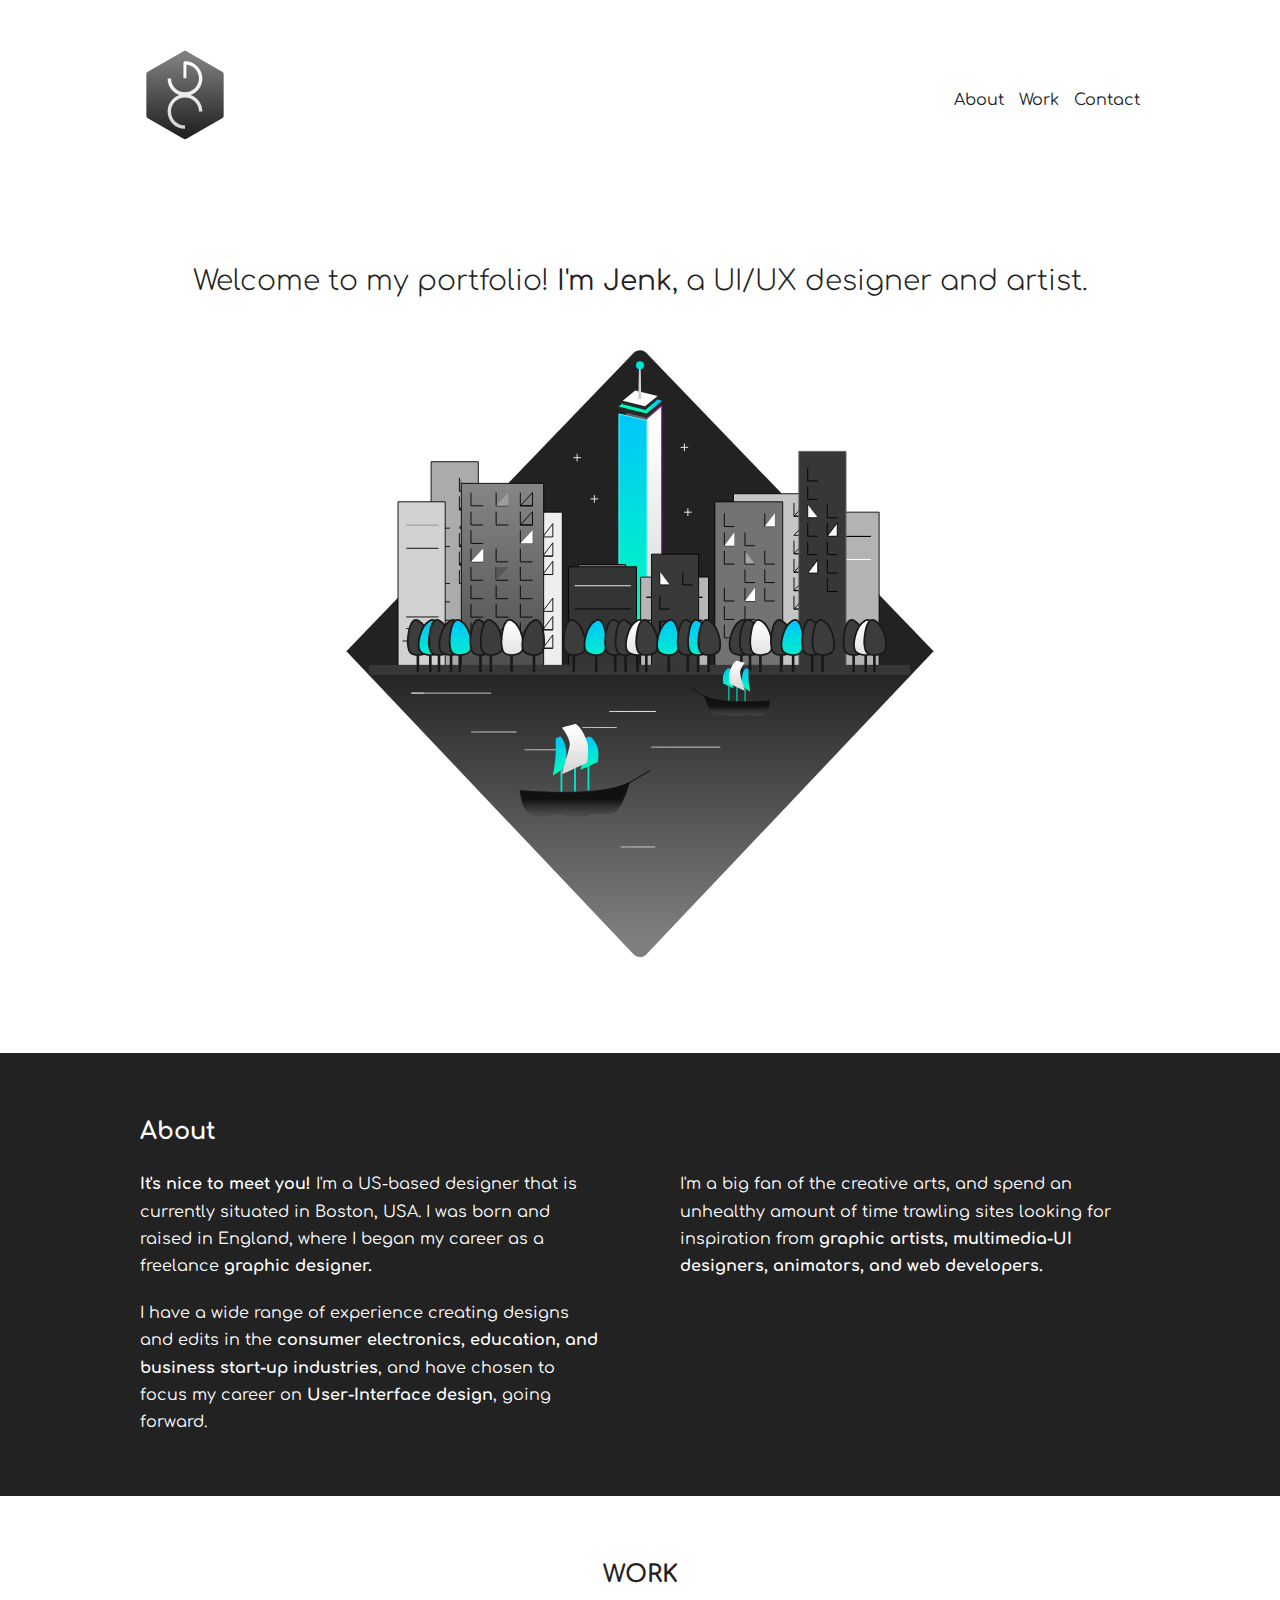
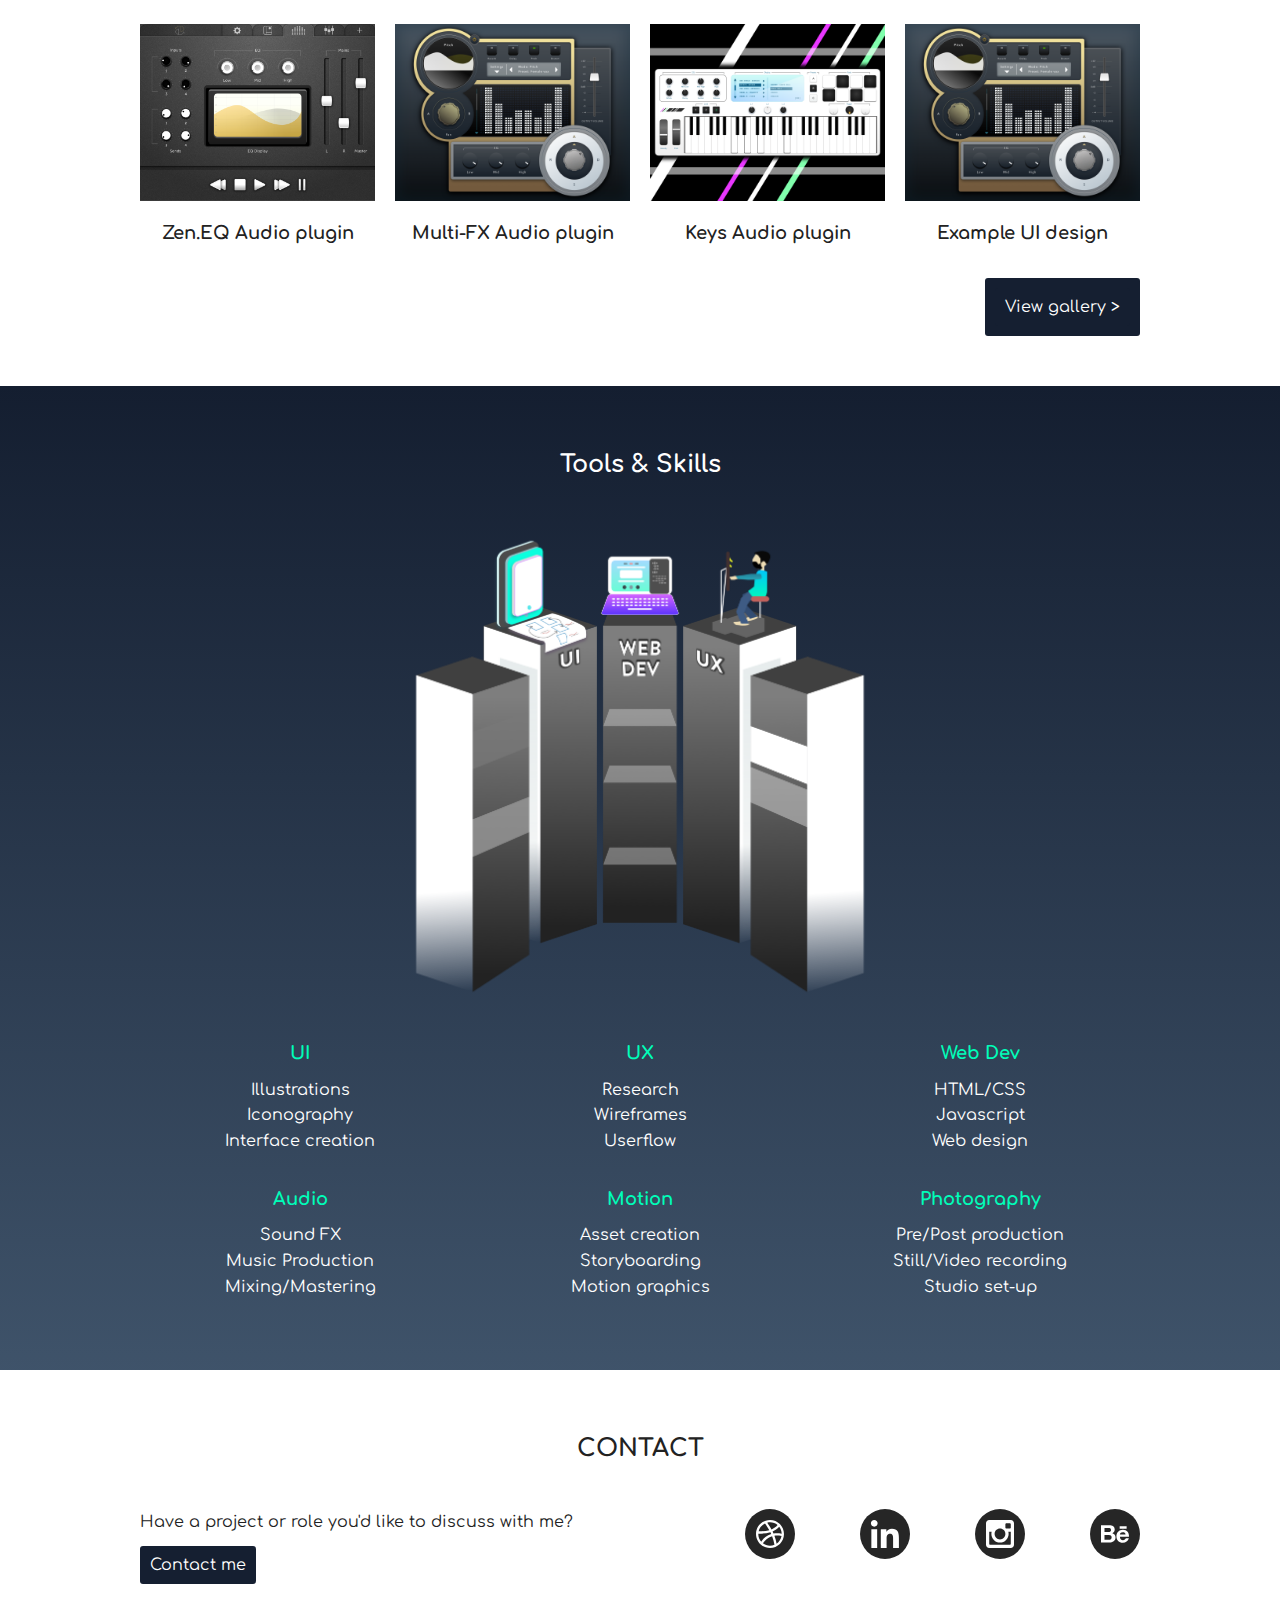
==== commit 7b3cee48: "Animation task" ====
--- a/index.html
+++ b/index.html
@@ -51,7 +51,372 @@
     <div class="container p50">
       <h1>Welcome to my portfolio! <b>I'm Jenk</b><span>, a UI/UX designer and artist.</span></h1>
       <div class="center hero-section">
-        <img src="img/hero-boston.png" class="hero-img">
+        <svg class="hero-img" width="673px" height="681px" viewBox="0 0 673 681" version="1.1" xmlns="http://www.w3.org/2000/svg" xmlns:xlink="http://www.w3.org/1999/xlink">
+            <!-- Generator: Sketch 48.2 (47327) - http://www.bohemiancoding.com/sketch -->
+            <title>Artboard 8 Copy 21</title>
+            <desc>Created with Sketch.</desc>
+            <defs>
+                <linearGradient x1="50%" y1="0%" x2="50%" y2="100%" id="linearGradient-1">
+                    <stop stop-color="#151F31" offset="0%"></stop>
+                    <stop stop-color="#40536A" offset="100%"></stop>
+                </linearGradient>
+                <linearGradient x1="50%" y1="0%" x2="50%" y2="100%" id="linearGradient-2">
+                    <stop stop-color="#D664FF" offset="0%"></stop>
+                    <stop stop-color="#5C34FD" offset="100%"></stop>
+                </linearGradient>
+                <polygon id="path-3" points="31.7542875 64.9470846 50.4567831 48.5842039 50.4567831 310.549315 31.7542875 310.549315"></polygon>
+                <linearGradient x1="50%" y1="0%" x2="50%" y2="100%" id="linearGradient-4">
+                    <stop stop-color="#00C6FA" offset="0%"></stop>
+                    <stop stop-color="#00FEB9" offset="100%"></stop>
+                </linearGradient>
+                <polygon id="path-5" points="34.6184725 63.7919393 2.51433701 56.2209183 2.51433701 279.502415 34.6184725 305.944229"></polygon>
+                <linearGradient x1="50%" y1="0%" x2="50%" y2="100%" id="linearGradient-6">
+                    <stop stop-color="#868686" offset="0%"></stop>
+                    <stop stop-color="#4E4E4E" offset="100%"></stop>
+                </linearGradient>
+                <linearGradient x1="50%" y1="248.24372%" x2="50%" y2="50%" id="linearGradient-7">
+                    <stop stop-color="#FFFFFF" stop-opacity="0" offset="0%"></stop>
+                    <stop stop-color="#111111" offset="100%"></stop>
+                </linearGradient>
+                <linearGradient x1="50%" y1="370.972381%" x2="50%" y2="-2.22044605e-14%" id="linearGradient-8">
+                    <stop stop-color="#FFFFFF" stop-opacity="0" offset="0%"></stop>
+                    <stop stop-color="#000000" offset="100%"></stop>
+                </linearGradient>
+            </defs>
+            <g id="Page-1" stroke="none" stroke-width="1" fill="none" fill-rule="evenodd">
+                <g id="Artboard-8-Copy-21">
+                    <path d="M343.703887,3.48243832 L666.075012,338.318623 L6.92498779,338.318623 L329.296113,3.48243832 C333.126597,-0.496158648 339.457109,-0.61622761 343.435706,3.21425678 C343.526787,3.30194723 343.616197,3.39135716 343.703887,3.48243832 Z" id="sky-tri" fill="#222222"></path>
+                    <path d="M343.759152,340.852863 L666.075012,681.038063 L6.92498779,681.038063 L329.240848,340.852863 C333.039375,336.843744 339.368723,336.673025 343.377842,340.471553 C343.50835,340.595205 343.6355,340.722355 343.759152,340.852863 Z" id="water-tri" fill="url(#linearGradient-1)" transform="translate(336.500000, 509.384373) scale(1, -1) translate(-336.500000, -509.384373) "></path>
+                    <g id="Tower" transform="translate(310.000000, 15.000000)">
+                        <polygon id="Path-33" fill="#626262" points="49.5080327 47.8587269 17.1548611 47.8587269 3.68378795 67.6676858 35.8841312 67.6676858"></polygon>
+                        <g id="Rectangle-40">
+                            <use fill="url(#linearGradient-2)" fill-rule="evenodd" xlink:href="#path-3"></use>
+                            <path stroke="#BC05C3" stroke-width="1" d="M31.2542875,64.720184 L50.9567831,47.4823998 L50.9567831,311.049315 L31.2542875,311.049315 L31.2542875,64.720184 Z"></path>
+                        </g>
+                        <g id="Rectangle-40">
+                            <use fill="url(#linearGradient-4)" fill-rule="evenodd" xlink:href="#path-5"></use>
+                            <path stroke="#5CF3FF" stroke-width="1" d="M34.1184725,64.1877413 L3.01433701,56.8525473 L3.01433701,279.26647 L34.1184725,304.884658 L34.1184725,64.1877413 Z"></path>
+                        </g>
+                        <g id="Group-3" transform="translate(26.509991, 47.724277) rotate(14.000000) translate(-26.509991, -47.724277) translate(2.609554, 35.895123)">
+                            <path d="M4.93641444,23.1593724 L2.45524697,24.2499167 L1.27664894,19.1165256 L6.60824005,16.8324325 L14.2964077,5.69491922 L33.4280964,5.34260758 L46.4353493,-0.229795823 L47.5092091,4.44740695 L45.9991754,5.11111012 L47.2697832,5.08771177 L34.2718215,22.8655507 L4.93641444,23.1593724 Z" id="Combined-Shape" fill="#282828"></path>
+                            <polygon id="Path-33" fill="url(#linearGradient-4)" points="46.6495793 0.148234745 14.2964077 0.148234745 0.825334561 18.2858929 33.0256779 18.2858929"></polygon>
+                        </g>
+                        <g id="Group-3" transform="translate(26.668497, 41.118912) rotate(14.000000) translate(-26.668497, -41.118912) translate(7.289765, 31.036897)">
+                            <path d="M2.7451164,19.3963933 L1.82576907,19.7856651 L0.993707293,16.1714781 L5.40006414,14.2983008 L11.4371262,5.51717147 L26.4227968,5.36137008 L37.1410492,0.804955842 L37.9858959,4.47467604 L36.1301348,5.26044589 L38.1259544,5.23969597 L27.8038596,19.5582386 L2.7451164,19.3963933 Z" id="Combined-Shape" fill="#282828"></path>
+                            <polygon id="Path-33" fill="#FFFFFF" points="37.3196634 1.0678046 11.4371262 1.0678046 0.660267649 15.6172342 26.4205423 15.6172342"></polygon>
+                        </g>
+                        <polygon id="Path-34" fill="#D0D0D0" fill-rule="nonzero" points="27.9382593 40.2183932 24.5587545 40.2183932 25.4522868 0.840853467 27.2596661 0.840853467"></polygon>
+                    </g>
+                    <g id="Blue-water" transform="translate(133.000000, 382.000000)" stroke="url(#linearGradient-4)">
+                        <path d="M0.491219518,20.5 C0.491219518,20.5 36.6196623,20.5 108.876548,20.5" id="Path-29"></path>
+                        <path d="M139.88252,66.5 C139.88252,66.5 159.272016,66.5 198.051007,66.5" id="Path-29"></path>
+                        <path d="M166.371835,0.5 C166.371835,0.5 208.359089,0.5 292.333597,0.5" id="Path-29"></path>
+                        <path d="M35.2089256,123.5 C35.2089256,123.5 71.3373684,123.5 143.594254,123.5" id="Path-29"></path>
+                        <path d="M152.466351,139.5 C152.466351,139.5 171.855847,139.5 210.634838,139.5" id="Path-29"></path>
+                        <path d="M201.089541,102.5 C201.089541,102.5 243.076795,102.5 327.051303,102.5" id="Path-29"></path>
+                        <path d="M263.396026,17.5 C263.396026,17.5 316.534689,17.5 422.812017,17.5" id="Path-29"></path>
+                        <path d="M321.802083,84.5 C321.802083,84.5 347.005741,84.5 397.413058,84.5" id="Path-29"></path>
+                        <path d="M209.076716,235.5 C209.076716,235.5 221.551144,235.5 246.5,235.5" id="Path-29"></path>
+                        <path d="M236.868047,161.5 C236.868047,161.5 262.071706,161.5 312.479022,161.5" id="Path-29"></path>
+                        <path d="M173.5984,206 C121.546263,206 131.513462,206 203.5,206" id="Path-29" transform="translate(172.166658, 206.500000) scale(1, -1) translate(-172.166658, -206.500000) "></path>
+                    </g>
+                    <g id="White-water" transform="translate(79.000000, 384.000000)">
+                        <path d="M67.9005718,44.5 C67.9005718,44.5 84.9202721,44.5 118.959673,44.5" id="Path-29" stroke="#DCDCDC"></path>
+                        <path d="M192.590605,39.5 C192.590605,39.5 205.50976,39.5 231.34807,39.5" id="Path-29" stroke="#DCDCDC"></path>
+                        <path d="M127.994829,64.5 C127.994829,64.5 140.913984,64.5 166.752295,64.5" id="Path-29" stroke="#DCDCDC"></path>
+                        <path d="M235.869774,173.5 C235.869774,173.5 248.788929,173.5 274.62724,173.5" id="Path-29" stroke="#DCDCDC"></path>
+                        <path d="M222.955666,21.5 C222.955666,21.5 240.394843,21.5 275.273197,21.5" id="Path-29" stroke="#FFFFFF"></path>
+                        <path d="M270.071617,61.5 C270.071617,61.5 295.92213,61.5 347.623156,61.5" id="Path-29" stroke="#DCDCDC"></path>
+                        <path d="M15.5079004,0.929105732 C-18.4819112,0.929105732 6.51043702,0.929105732 90.4849452,0.929105732" id="Path-29" stroke="#DCDCDC"></path>
+                    </g>
+                    <g id="Pink-water" transform="translate(105.000000, 382.000000)" stroke="url(#linearGradient-2)">
+                        <path d="M0.989862415,36.5 C0.989862415,36.5 14.3458274,36.5 41.0577574,36.5" id="Path-29"></path>
+                        <path d="M52.1657866,87.5 C52.1657866,87.5 69.1854869,87.5 103.224888,87.5" id="Path-29"></path>
+                        <path d="M107.944023,1.5 C107.944023,1.5 125.383201,1.5 160.261555,1.5" id="Path-29"></path>
+                        <path d="M142.661729,104.5 C142.661729,104.5 160.100907,104.5 194.979261,104.5" id="Path-29"></path>
+                        <path d="M346.492957,41.5 C346.492957,41.5 371.696616,41.5 422.103932,41.5" id="Path-29"></path>
+                        <path d="M278.631261,141.5 C278.631261,141.5 303.83492,141.5 354.242237,141.5" id="Path-29"></path>
+                        <path d="M262.750257,194.5 C262.750257,194.5 277.000172,194.5 305.5,194.5" id="Path-29"></path>
+                        <path d="M130.9474,167.5 C130.9474,167.5 148.386577,167.5 183.264932,167.5" id="Path-29"></path>
+                        <path d="M204.5,258.5 C204.5,258.5 215.739014,258.5 238.217043,258.5" id="Path-29"></path>
+                        <path d="M374.000868,0.5 C374.000868,0.5 402.370313,0.5 459.109204,0.5" id="Path-29"></path>
+                    </g>
+                    <g id="Buildings" transform="translate(32.000000, 113.000000)">
+                        <polyline id="Path-26-Copy-8" stroke="#000000" points="162.277536 214.409308 162.277536 229.291569 175.988999 229.291569"></polyline>
+                        <polygon id="Path-26-Copy-8" stroke="#000000" points="175.963766 214.409308 175.963766 229.291569 162.252303 229.291569"></polygon>
+                        <polyline id="Path-26-Copy-7" stroke="#000000" points="441.377438 216.993139 441.377438 231.8754 452.624298 231.8754"></polyline>
+                        <polyline id="Path-26-Copy-7" stroke="#000000" points="463.631071 216.993139 463.631071 231.8754 474.877932 231.8754"></polyline>
+                        <polygon id="Path-26-Copy-7" stroke="#000000" points="429.44757 216.993139 429.44757 231.8754 418.200709 231.8754"></polygon>
+                        <polygon id="Path-26-Copy-7" stroke="#000000" points="370.040153 216.993139 370.040153 231.8754 358.793293 231.8754"></polygon>
+                        <polygon id="Path-26-Copy-7" stroke="#000000" points="370.019456 216.993139 370.019456 231.8754 358.772596 231.8754"></polygon>
+                        <path d="M250.354885,217.5 L313.345859,217.5" id="Path-27" stroke="#000000"></path>
+                        <polygon id="Path-25" stroke="#000000" fill="#B3B3B3" points="519.779827 250.200866 519.779827 68.9610332 572.713038 68.9610332 572.713038 243.796811"></polygon>
+                        <polygon id="Path-25-Copy-2" stroke="#000000" fill="#EEEEEE" points="141.208211 250.200866 141.208211 68.9610332 217.345435 68.9610332 217.345435 243.796811"></polygon>
+                        <polyline id="Path-25-Copy" stroke="#000000" fill="#C5C5C5" points="501.698057 250.200866 501.698057 48.2903851 409.371517 48.2903851 409.371517 243.06642"></polyline>
+                        <polyline id="Path-25-Copy-3" stroke="#000000" fill="#ABABAB" points="123.12644 250.200866 123.12644 12.3791711 70.19323 12.3791711 70.19323 241.797508"></polyline>
+                        <polygon id="Path-25-Copy-2" stroke="#000000" fill="#B7B5B5" points="305.205782 250.200866 305.205782 141.813639 381.343006 141.813639 381.343006 246.371036"></polygon>
+                        <polygon id="Path-25-Copy-2" stroke="#000000" fill="#737373" points="235.50038 250.200866 235.50038 127.664018 288.43359 127.664018 288.43359 245.871063"></polygon>
+                        <polygon id="Path-26" stroke="#000000" points="490.888358 58.6075059 490.888358 73.489767 477.176895 73.489767"></polygon>
+                        <polygon id="Path-26-Copy" stroke="#000000" points="490.888358 80.0994792 490.888358 94.9817403 477.176895 94.9817403"></polygon>
+                        <polygon id="Path-26-Copy-2" stroke="#000000" points="490.888358 100.770127 490.888358 115.652388 477.176895 115.652388"></polygon>
+                        <polygon id="Path-26-Copy-3" stroke="#000000" points="490.888358 121.440776 490.888358 136.323037 477.176895 136.323037"></polygon>
+                        <polygon id="Path-26-Copy-4" stroke="#000000" points="490.888358 142.111424 490.888358 156.993685 477.176895 156.993685"></polygon>
+                        <polygon id="Path-26-Copy-5" stroke="#000000" points="490.888358 162.782072 490.888358 177.664333 477.176895 177.664333"></polygon>
+                        <polygon id="Path-26-Copy-7" stroke="#000000" points="490.888358 204.123368 490.888358 219.005629 477.176895 219.005629"></polygon>
+                        <polygon id="Path-26" stroke="#000000" points="462.657985 58.6075059 462.657985 73.489767 448.946522 73.489767"></polygon>
+                        <polygon id="Path-26-Copy" stroke="#000000" points="462.657985 80.0994792 462.657985 94.9817403 448.946522 94.9817403"></polygon>
+                        <polygon id="Path-26-Copy-3" stroke="#000000" points="462.657985 121.440776 462.657985 136.323037 448.946522 136.323037"></polygon>
+                        <polygon id="Path-26-Copy-4" stroke="#000000" points="462.657985 142.111424 462.657985 156.993685 448.946522 156.993685"></polygon>
+                        <polygon id="Path-26-Copy-5" stroke="#000000" points="462.657985 162.782072 462.657985 177.664333 448.946522 177.664333"></polygon>
+                        <polygon id="Path-26-Copy-6" stroke="#000000" points="462.657985 183.45272 462.657985 198.334981 448.946522 198.334981"></polygon>
+                        <polyline id="Path-26-Copy-7" stroke="#000000" points="448.946522 204.123368 448.946522 219.005629 462.657985 219.005629"></polyline>
+                        <polygon id="Path-26" stroke="#000000" points="435.527759 58.6075059 435.527759 73.489767 421.816297 73.489767"></polygon>
+                        <polygon id="Path-26-Copy" stroke="#000000" points="435.527759 80.0994792 435.527759 94.9817403 421.816297 94.9817403"></polygon>
+                        <polygon id="Path-26-Copy-2" stroke="#000000" points="435.527759 100.770127 435.527759 115.652388 421.816297 115.652388"></polygon>
+                        <polygon id="Path-26-Copy-3" stroke="#000000" points="435.527759 121.440776 435.527759 136.323037 421.816297 136.323037"></polygon>
+                        <polygon id="Path-26-Copy-5" stroke="#000000" points="435.527759 162.782072 435.527759 177.664333 421.816297 177.664333"></polygon>
+                        <polygon id="Path-26-Copy-6" stroke="#000000" points="435.527759 183.45272 435.527759 198.334981 421.816297 198.334981"></polygon>
+                        <polygon id="Path-26-Copy-7" stroke="#000000" points="435.527759 204.123368 435.527759 219.005629 421.816297 219.005629"></polygon>
+                        <polyline id="Path-26" stroke="#000000" points="477.202128 58.6075059 477.202128 73.489767 490.91359 73.489767"></polyline>
+                        <polyline id="Path-26-Copy-2" stroke="#000000" points="477.202128 100.770127 477.202128 115.652388 490.91359 115.652388"></polyline>
+                        <polyline id="Path-26-Copy-3" stroke="#000000" points="477.202128 121.440776 477.202128 136.323037 490.91359 136.323037"></polyline>
+                        <polyline id="Path-26-Copy-4" stroke="#000000" points="477.202128 142.111424 477.202128 156.993685 490.91359 156.993685"></polyline>
+                        <polyline id="Path-26-Copy-5" stroke="#000000" points="477.202128 162.782072 477.202128 177.664333 490.91359 177.664333"></polyline>
+                        <polygon id="Path-26-Copy-6" stroke="#000000" points="490.91359 183.45272 490.91359 198.334981 477.202128 198.334981"></polygon>
+                        <polyline id="Path-26" stroke="#000000" points="448.971755 58.6075059 448.971755 73.489767 462.683218 73.489767"></polyline>
+                        <polyline id="Path-26-Copy-2" stroke="#000000" points="448.971755 100.770127 448.971755 115.652388 462.683218 115.652388"></polyline>
+                        <polyline id="Path-26-Copy-3" stroke="#000000" points="448.971755 121.440776 448.971755 136.323037 462.683218 136.323037"></polyline>
+                        <polyline id="Path-26-Copy-5" stroke="#000000" points="448.971755 162.782072 448.971755 177.664333 462.683218 177.664333"></polyline>
+                        <polyline id="Path-26-Copy-6" stroke="#000000" points="448.971755 183.45272 448.971755 198.334981 462.683218 198.334981"></polyline>
+                        <polyline id="Path-26" stroke="#000000" points="421.841529 58.6075059 421.841529 73.489767 435.552992 73.489767"></polyline>
+                        <polyline id="Path-26-Copy" stroke="#000000" points="421.841529 80.0994792 421.841529 94.9817403 435.552992 94.9817403"></polyline>
+                        <polyline id="Path-26-Copy-2" stroke="#000000" points="421.841529 100.770127 421.841529 115.652388 435.552992 115.652388"></polyline>
+                        <polyline id="Path-26-Copy-3" stroke="#000000" points="421.841529 121.440776 421.841529 136.323037 435.552992 136.323037"></polyline>
+                        <polygon id="Path-26-Copy-4" stroke="#000000" points="435.552992 142.111424 435.552992 156.993685 421.841529 156.993685"></polygon>
+                        <polyline id="Path-26-Copy-5" stroke="#000000" points="421.841529 162.782072 421.841529 177.664333 435.552992 177.664333"></polyline>
+                        <polyline id="Path-26-Copy-6" stroke="#000000" points="421.841529 183.45272 421.841529 198.334981 435.552992 198.334981"></polyline>
+                        <polyline id="Path-26-Copy-7" stroke="#000000" points="421.841529 204.123368 421.841529 219.005629 435.552992 219.005629"></polyline>
+                        <polygon id="Path-26" stroke="#000000" points="206.714115 81.8619851 206.714115 96.7442462 195.467254 96.7442462"></polygon>
+                        <polygon id="Path-26-Copy" stroke="#000000" points="206.714115 103.353958 206.714115 118.23622 195.467254 118.23622"></polygon>
+                        <polygon id="Path-26-Copy-2" stroke="#000000" points="206.714115 124.024607 206.714115 138.906868 195.467254 138.906868"></polygon>
+                        <polygon id="Path-26-Copy-4" stroke="#000000" points="206.714115 165.365903 206.714115 180.248164 195.467254 180.248164"></polygon>
+                        <polygon id="Path-26-Copy-5" stroke="#000000" points="206.714115 186.036551 206.714115 200.918812 195.467254 200.918812"></polygon>
+                        <polygon id="Path-26-Copy-6" stroke="#000000" points="206.714115 206.707199 206.714115 221.58946 195.467254 221.58946"></polygon>
+                        <polyline id="Path-26" stroke="#000000" points="172.311223 81.8619851 172.311223 96.7442462 183.558083 96.7442462"></polyline>
+                        <polygon id="Path-26-Copy" stroke="#000000" points="183.558083 103.353958 183.558083 118.23622 172.311223 118.23622"></polygon>
+                        <polygon id="Path-26-Copy-2" stroke="#000000" points="183.558083 124.024607 183.558083 138.906868 172.311223 138.906868"></polygon>
+                        <polygon id="Path-26-Copy-3" stroke="#000000" points="183.558083 144.695255 183.558083 159.577516 172.311223 159.577516"></polygon>
+                        <polygon id="Path-26-Copy-4" stroke="#000000" points="183.558083 165.365903 183.558083 180.248164 172.311223 180.248164"></polygon>
+                        <polygon id="Path-26-Copy-5" stroke="#000000" points="183.558083 186.036551 183.558083 200.918812 172.311223 200.918812"></polygon>
+                        <polyline id="Path-26-Copy-6" stroke="#000000" points="172.311223 206.707199 172.311223 221.58946 183.558083 221.58946"></polyline>
+                        <polygon id="Path-26" stroke="#000000" points="161.30445 81.8619851 161.30445 96.7442462 150.057589 96.7442462"></polygon>
+                        <polygon id="Path-26-Copy-2" stroke="#000000" points="161.30445 124.024607 161.30445 138.906868 150.057589 138.906868"></polygon>
+                        <polygon id="Path-26-Copy-3" stroke="#000000" points="161.30445 144.695255 161.30445 159.577516 150.057589 159.577516"></polygon>
+                        <polygon id="Path-26-Copy-4" stroke="#000000" points="161.30445 165.365903 161.30445 180.248164 150.057589 180.248164"></polygon>
+                        <polygon id="Path-26-Copy-6" stroke="#000000" points="161.30445 206.707199 161.30445 221.58946 150.057589 221.58946"></polygon>
+                        <polyline id="Path-26-Copy" stroke="#000000" points="195.487951 103.353958 195.487951 118.23622 206.734812 118.23622"></polyline>
+                        <polyline id="Path-26-Copy-2" stroke="#000000" points="195.487951 124.024607 195.487951 138.906868 206.734812 138.906868"></polyline>
+                        <polyline id="Path-26-Copy-5" stroke="#000000" points="195.487951 186.036551 195.487951 200.918812 206.734812 200.918812"></polyline>
+                        <polyline id="Path-26-Copy-6" stroke="#000000" points="195.487951 206.707199 195.487951 221.58946 206.734812 221.58946"></polyline>
+                        <polygon id="Path-26-Copy-3" stroke="#000000" points="113.130985 51.3374175 113.130985 66.2196786 101.884124 66.2196786"></polygon>
+                        <polygon id="Path-26-Copy-4" stroke="#000000" points="113.130985 72.0080657 113.130985 86.8903268 101.884124 86.8903268"></polygon>
+                        <polygon id="Path-26-Copy-5" stroke="#000000" points="113.130985 92.6787138 113.130985 107.560975 101.884124 107.560975"></polygon>
+                        <polygon id="Path-26-Copy-6" stroke="#000000" points="113.130985 113.349362 113.130985 128.231623 101.884124 128.231623"></polygon>
+                        <polyline id="Path-26-Copy-2" stroke="#000000" fill="#898989" points="101.904822 30.6667694 101.904822 45.5490304 113.151682 45.5490304"></polyline>
+                        <polyline id="Path-26-Copy-14" stroke="#000000" points="80.0074363 72.0080657 80.0074363 86.8903268 91.2542968 86.8903268"></polyline>
+                        <polyline id="Path-26-Copy-3" stroke="#000000" points="101.904822 51.3374175 101.904822 66.2196786 113.151682 66.2196786"></polyline>
+                        <polyline id="Path-26-Copy-15" stroke="#000000" points="80.0074363 92.6787138 80.0074363 107.560975 91.2542968 107.560975"></polyline>
+                        <polyline id="Path-26-Copy-5" stroke="#000000" points="101.904822 92.6787138 101.904822 107.560975 113.151682 107.560975"></polyline>
+                        <polyline id="Path-26-Copy-16" stroke="#000000" points="80.0074363 134.02001 80.0074363 148.902271 91.2542968 148.902271"></polyline>
+                        <polyline id="Path-26-Copy-6" stroke="#000000" points="101.904822 113.349362 101.904822 128.231623 113.151682 128.231623"></polyline>
+                        <polyline id="Path-26-Copy-17" stroke="#000000" points="80.0074363 154.690658 80.0074363 169.572919 91.2542968 169.572919"></polyline>
+                        <polyline id="Path-26-Copy-7" stroke="#000000" points="101.904822 134.02001 101.904822 148.902271 113.151682 148.902271"></polyline>
+                        <polyline id="Path-26-Copy-18" stroke="#000000" points="80.0074363 175.361306 80.0074363 190.243568 91.2542968 190.243568"></polyline>
+                        <polyline id="Path-26-Copy-7" stroke="#000000" points="241.99691 202.831453 241.99691 217.713714 253.24377 217.713714"></polyline>
+                        <polyline id="Path-26-Copy-7" stroke="#000000" points="241.99691 175.701227 241.99691 190.583488 253.24377 190.583488"></polyline>
+                        <polyline id="Path-26-Copy-7" stroke="#000000" points="241.99691 147.279086 241.99691 162.161347 253.24377 162.161347"></polyline>
+                        <polygon id="Path-26-Copy-7" stroke="#000000" points="253.24377 147.279086 253.24377 162.161347 241.99691 162.161347"></polygon>
+                        <polygon id="Path-26-Copy-7" stroke="#000000" points="279.082081 147.279086 279.082081 162.161347 267.83522 162.161347"></polygon>
+                        <polygon id="Path-26-Copy-7" stroke="#000000" points="279.082081 162.161347 267.83522 147.279086 279.082081 147.279086"></polygon>
+                        <polyline id="Path-26-Copy-7" stroke="#000000" points="267.83522 174.409311 267.83522 189.291573 279.082081 189.291573"></polyline>
+                        <polygon id="Path-26-Copy-7" stroke="#000000" points="279.082081 174.409311 279.082081 189.291573 267.83522 189.291573"></polygon>
+                        <polygon id="Path-26-Copy-7" stroke="#000000" points="279.082081 217.713714 267.83522 202.831453 279.082081 202.831453"></polygon>
+                        <polygon id="Path-26-Copy-7" stroke="#000000" points="279.082081 202.831453 279.082081 217.713714 267.83522 217.713714"></polygon>
+                        <polyline id="Path-26-Copy" stroke="#000000" points="172.33192 103.353958 172.33192 118.23622 183.57878 118.23622"></polyline>
+                        <polyline id="Path-26-Copy-3" stroke="#000000" points="172.33192 144.695255 172.33192 159.577516 183.57878 159.577516"></polyline>
+                        <polyline id="Path-26-Copy-4" stroke="#000000" points="172.33192 165.365903 172.33192 180.248164 183.57878 180.248164"></polyline>
+                        <polyline id="Path-26-Copy-5" stroke="#000000" points="172.33192 186.036551 172.33192 200.918812 183.57878 200.918812"></polyline>
+                        <polyline id="Path-26" stroke="#000000" points="150.078286 81.8619851 150.078286 96.7442462 161.325147 96.7442462"></polyline>
+                        <polyline id="Path-26-Copy-2" stroke="#000000" points="150.078286 124.024607 150.078286 138.906868 161.325147 138.906868"></polyline>
+                        <polyline id="Path-26-Copy-4" stroke="#000000" points="150.078286 165.365903 150.078286 180.248164 161.325147 180.248164"></polyline>
+                        <path d="M374.580636,164.451757 L311.589662,164.451757 L374.580636,164.451757 Z" id="Path-27" stroke="#000000"></path>
+                        <path d="M374.580636,190.290067 L311.589662,190.290067 L374.580636,190.290067 Z" id="Path-27" stroke="#000000"></path>
+                        <path d="M563.523279,96.1921898 L527.273947,96.1921898 L563.523279,96.1921898 Z" id="Path-28" stroke="#000000"></path>
+                        <path d="M563.523279,122.0305 L527.273947,122.0305 L563.523279,122.0305 Z" id="Path-28" stroke="#FFFFFF"></path>
+                        <path d="M563.523279,199.545431 L527.273947,199.545431 L563.523279,199.545431 Z" id="Path-28" stroke="#000000"></path>
+                        <path d="M563.523279,212.464586 L527.273947,212.464586 L563.523279,212.464586 Z" id="Path-28" stroke="#000000"></path>
+                        <polygon id="Path-25" stroke="#000000" fill="#D1D1D1" points="86.0091019 244.691406 86.0091019 57.3337936 33.0758918 57.3337936 33.0758918 244.691406"></polygon>
+                        <polygon id="Path-25-Copy-2" stroke="#000000" fill="#737373" points="464.580719 243.53125 464.580719 57.3337936 388.443495 57.3337936 388.443495 243.53125"></polygon>
+                        <polygon id="Path-25-Copy" stroke="#000000" fill="url(#linearGradient-6)" points="104.090873 244.816406 104.090873 36.6631455 196.417413 36.6631455 196.417413 244.816406"></polygon>
+                        <polygon id="Path-25-Copy-3" stroke="#696969" fill="#373737" points="482.662489 245.101563 482.662489 0.751931547 535.595699 0.751931547 535.595699 245.101563"></polygon>
+                        <polygon id="Path-25-Copy-2" stroke="#000000" fill="#343434" points="300.583147 248.398437 300.583147 130.186399 224.445923 130.186399 224.445923 243.808594"></polygon>
+                        <polygon id="Path-25-Copy-2" stroke="#000000" fill="#393939" points="370.288549 244.769531 370.288549 116.036779 317.355339 116.036779 317.355339 244.769531"></polygon>
+                        <polyline id="Path-26" stroke="#000000" points="114.900572 46.9802663 114.900572 61.8625274 128.612034 61.8625274"></polyline>
+                        <polyline id="Path-26-Copy" stroke="#000000" points="114.900572 68.4722396 114.900572 83.3545007 128.612034 83.3545007"></polyline>
+                        <polyline id="Path-26-Copy-2" stroke="#000000" points="114.900572 89.1428878 114.900572 104.025149 128.612034 104.025149"></polyline>
+                        <polyline id="Path-26-Copy-3" stroke="#000000" points="114.900572 109.813536 114.900572 124.695797 128.612034 124.695797"></polyline>
+                        <polyline id="Path-26-Copy-4" stroke="#000000" points="114.900572 130.484184 114.900572 145.366445 128.612034 145.366445"></polyline>
+                        <polyline id="Path-26-Copy-5" stroke="#000000" points="114.900572 151.154832 114.900572 166.037093 128.612034 166.037093"></polyline>
+                        <polyline id="Path-26-Copy-7" stroke="#000000" points="114.900572 192.496129 114.900572 207.37839 128.612034 207.37839"></polyline>
+                        <polyline id="Path-26" stroke="#000000" points="143.130944 46.9802663 143.130944 61.8625274 156.842407 61.8625274"></polyline>
+                        <polyline id="Path-26-Copy" stroke="#000000" points="143.130944 68.4722396 143.130944 83.3545007 156.842407 83.3545007"></polyline>
+                        <polyline id="Path-26-Copy-3" stroke="#000000" points="143.130944 109.813536 143.130944 124.695797 156.842407 124.695797"></polyline>
+                        <polyline id="Path-26-Copy-4" stroke="#000000" points="143.130944 130.484184 143.130944 145.366445 156.842407 145.366445"></polyline>
+                        <polyline id="Path-26-Copy-4" fill="#575757" transform="translate(149.986676, 137.925315) scale(1, -1) translate(-149.986676, -137.925315) " points="143.130944 130.484184 143.130944 145.366445 156.842407 145.366445"></polyline>
+                        <polyline id="Path-26-Copy-5" stroke="#000000" points="143.130944 151.154832 143.130944 166.037093 156.842407 166.037093"></polyline>
+                        <polyline id="Path-26-Copy-6" stroke="#000000" points="143.130944 171.82548 143.130944 186.707742 156.842407 186.707742"></polyline>
+                        <polygon id="Path-26-Copy-7" stroke="#000000" points="156.842407 192.496129 156.842407 207.37839 143.130944 207.37839"></polygon>
+                        <polyline id="Path-26" stroke="#000000" points="170.26117 46.9802663 170.26117 61.8625274 183.972633 61.8625274"></polyline>
+                        <polyline id="Path-26-Copy" stroke="#000000" points="170.26117 68.4722396 170.26117 83.3545007 183.972633 83.3545007"></polyline>
+                        <polyline id="Path-26-Copy-2" stroke="#000000" points="170.26117 89.1428878 170.26117 104.025149 183.972633 104.025149"></polyline>
+                        <polyline id="Path-26-Copy-3" stroke="#000000" points="170.26117 109.813536 170.26117 124.695797 183.972633 124.695797"></polyline>
+                        <polyline id="Path-26-Copy-5" stroke="#000000" points="170.26117 151.154832 170.26117 166.037093 183.972633 166.037093"></polyline>
+                        <polyline id="Path-26-Copy-6" stroke="#000000" points="170.26117 171.82548 170.26117 186.707742 183.972633 186.707742"></polyline>
+                        <polyline id="Path-26-Copy-7" stroke="#000000" points="170.26117 192.496129 170.26117 207.37839 183.972633 207.37839"></polyline>
+                        <polygon id="Path-26" points="128.586802 46.9802663 128.586802 61.8625274 114.875339 61.8625274"></polygon>
+                        <polyline id="Path-26-Copy-6" stroke="#000000" points="114.875339 171.82548 114.875339 186.707742 128.586802 186.707742"></polyline>
+                        <polygon id="Path-26" fill="#9E9E9E" points="156.817174 46.9802663 156.817174 61.8625274 143.105712 61.8625274"></polygon>
+                        <polygon id="Path-26" stroke="#000000" points="183.9474 46.9802663 183.9474 61.8625274 170.235937 61.8625274"></polygon>
+                        <polygon id="Path-26-Copy" stroke="#000000" points="183.9474 68.4722396 183.9474 83.3545007 170.235937 83.3545007"></polygon>
+                        <polygon id="Path-26-Copy-2" fill="#FFFFFF" points="183.9474 89.1428878 183.9474 104.025149 170.235937 104.025149"></polygon>
+                        <polyline id="Path-26-Copy-4" stroke="#000000" points="170.235937 130.484184 170.235937 145.366445 183.9474 145.366445"></polyline>
+                        <polygon id="Path-26-Copy-7" stroke="#000000" points="183.9474 192.496129 183.9474 207.37839 170.235937 207.37839"></polygon>
+                        <polyline id="Path-26" stroke="#000000" points="399.074815 70.2347455 399.074815 85.1170066 410.321675 85.1170066"></polyline>
+                        <polyline id="Path-26-Copy" stroke="#000000" points="399.074815 91.7267188 399.074815 106.60898 410.321675 106.60898"></polyline>
+                        <polyline id="Path-26-Copy-2" stroke="#000000" points="399.074815 112.397367 399.074815 127.279628 410.321675 127.279628"></polyline>
+                        <polyline id="Path-26-Copy-4" stroke="#000000" points="399.074815 153.738663 399.074815 168.620924 410.321675 168.620924"></polyline>
+                        <polyline id="Path-26-Copy-5" stroke="#000000" points="399.074815 174.409311 399.074815 189.291573 410.321675 189.291573"></polyline>
+                        <polyline id="Path-26-Copy-6" stroke="#000000" points="399.074815 195.07996 399.074815 209.962221 410.321675 209.962221"></polyline>
+                        <polyline id="Path-26-Copy" stroke="#000000" points="422.230846 91.7267188 422.230846 106.60898 433.477707 106.60898"></polyline>
+                        <polyline id="Path-26-Copy-2" stroke="#000000" fill="#A9A6A6" points="422.230846 112.397367 422.230846 127.279628 433.477707 127.279628"></polyline>
+                        <polyline id="Path-26-Copy-3" stroke="#000000" points="422.230846 133.068015 422.230846 147.950276 433.477707 147.950276"></polyline>
+                        <polyline id="Path-26-Copy-4" stroke="#000000" points="422.230846 153.738663 422.230846 168.620924 433.477707 168.620924"></polyline>
+                        <polyline id="Path-26-Copy-5" stroke="#000000" points="422.230846 174.409311 422.230846 189.291573 433.477707 189.291573"></polyline>
+                        <polygon id="Path-26-Copy-6" stroke="#000000" points="433.477707 195.07996 433.477707 209.962221 422.230846 209.962221"></polygon>
+                        <polyline id="Path-26" stroke="#000000" points="444.48448 70.2347455 444.48448 85.1170066 455.73134 85.1170066"></polyline>
+                        <polyline id="Path-26-Copy-2" stroke="#000000" points="444.48448 112.397367 444.48448 127.279628 455.73134 127.279628"></polyline>
+                        <polyline id="Path-26-Copy-3" stroke="#000000" points="444.48448 133.068015 444.48448 147.950276 455.73134 147.950276"></polyline>
+                        <polyline id="Path-26-Copy-4" stroke="#000000" points="444.48448 153.738663 444.48448 168.620924 455.73134 168.620924"></polyline>
+                        <polyline id="Path-26-Copy-6" stroke="#000000" points="444.48448 195.07996 444.48448 209.962221 455.73134 209.962221"></polyline>
+                        <polyline id="Path-26-Copy-2" stroke="#000000" points="492.657944 19.0395298 492.657944 33.9217909 503.904805 33.9217909"></polyline>
+                        <polyline id="Path-26-Copy-9" stroke="#000000" points="514.55533 60.3808261 514.55533 75.2630872 525.80219 75.2630872"></polyline>
+                        <polyline id="Path-26-Copy-3" stroke="#000000" points="492.657944 39.7101779 492.657944 54.592439 503.904805 54.592439"></polyline>
+                        <polyline id="Path-26-Copy-10" stroke="#000000" points="514.55533 81.0514742 514.55533 95.9337353 525.80219 95.9337353"></polyline>
+                        <polyline id="Path-26-Copy-4" stroke="#000000" fill="#FFFFFF" points="492.657944 60.3808261 492.657944 75.2630872 503.904805 75.2630872"></polyline>
+                        <polyline id="Path-26-Copy-11" stroke="#000000" points="514.55533 101.722122 514.55533 116.604383 525.80219 116.604383"></polyline>
+                        <polyline id="Path-26-Copy-5" stroke="#000000" points="492.657944 81.0514742 492.657944 95.9337353 503.904805 95.9337353"></polyline>
+                        <polyline id="Path-26-Copy-12" stroke="#000000" points="514.55533 122.392771 514.55533 137.275032 525.80219 137.275032"></polyline>
+                        <polyline id="Path-26-Copy-6" stroke="#000000" points="492.657944 101.722122 492.657944 116.604383 503.904805 116.604383"></polyline>
+                        <polyline id="Path-26-Copy-13" stroke="#000000" points="514.55533 143.063419 514.55533 157.94568 525.80219 157.94568"></polyline>
+                        <polygon id="Path-26-Copy-7" stroke="#000000" fill="#FFFFFF" points="503.884108 122.392771 503.884108 137.275032 492.637247 137.275032"></polygon>
+                        <polygon id="Path-26-Copy-7" stroke="#000000" points="363.79202 191.204213 363.79202 206.086474 352.545159 206.086474"></polygon>
+                        <polygon id="Path-26-Copy-7" points="363.79202 135.651846 363.79202 150.534107 352.545159 150.534107"></polygon>
+                        <polyline id="Path-26-Copy-7" stroke="#000000" points="352.545159 135.651846 352.545159 150.534107 363.79202 150.534107"></polyline>
+                        <polyline id="Path-26-Copy-7" stroke="#000000" fill="#FFFFFF" points="326.706849 135.651846 326.706849 150.534107 337.953709 150.534107"></polyline>
+                        <polygon id="Path-26-Copy-7" points="326.706849 150.534107 326.706849 135.651846 337.953709 135.651846"></polygon>
+                        <polygon id="Path-26-Copy-7" points="337.953709 162.782072 337.953709 177.664333 326.706849 177.664333"></polygon>
+                        <polyline id="Path-26-Copy-7" stroke="#000000" points="326.706849 162.782072 326.706849 177.664333 337.953709 177.664333"></polyline>
+                        <polygon id="Path-26-Copy-7" stroke="#000000" points="326.706849 206.086474 326.706849 191.204213 337.953709 191.204213"></polygon>
+                        <polyline id="Path-26-Copy-7" stroke="#000000" points="326.706849 191.204213 326.706849 206.086474 337.953709 206.086474"></polyline>
+                        <polygon id="Path-26-Copy-4" fill="#FFFFFF" points="433.45701 153.738663 433.45701 168.620924 422.210149 168.620924"></polygon>
+                        <polygon id="Path-26" fill="#FFFFFF" points="455.710643 70.2347455 455.710643 85.1170066 444.463783 85.1170066"></polygon>
+                        <path d="M231.208294,151.5 L294.199268,151.5" id="Path-27" stroke="#FFFFFF"></path>
+                        <path d="M231.208294,177.5 L294.199268,177.5" id="Path-27" stroke="#000000"></path>
+                        <path d="M42.2656502,83.5 L78.5149827,83.5" id="Path-28" stroke="#8B8B8B"></path>
+                        <path d="M42.2656502,109.5 L78.5149827,109.5" id="Path-28" stroke="#000000"></path>
+                        <path d="M42.2656502,186.5 L78.5149827,186.5" id="Path-28" stroke="#000000"></path>
+                        <path d="M42.2656502,199.5 L78.5149827,199.5" id="Path-28" stroke="#000000"></path>
+                        <path d="M38.1577626,213.5 L74.4070951,213.5" id="Path-28" stroke="#000000"></path>
+                        <rect id="Rectangle-41" fill="#373737" x="0.188784556" y="240.233767" width="607.409973" height="11.25"></rect>
+                    </g>
+                    <g id="Trees" transform="translate(75.865405, 302.600555)" stroke="#191919" stroke-width="2">
+                        <path d="M11.9475841,39.606947 L11.9475841,57.8704756 L11.0087045,57.8704756 L11.0087045,39.6075763 C6.72832921,39.5034921 2.7268108,37.9151754 1.44518957,34.1913053 C-1.45840463,25.7546416 0.96474729,-5.64872917 12.3083197,1.23149772 C23.651892,8.11172461 26.0907784,28.279298 23.651892,34.1913053 C22.3679245,37.30372 17.0858822,39.4773086 11.9475841,39.606947 Z" id="Combined-Shape" fill="#3C3C3C"></path>
+                        <path d="M24.0422274,39.606947 L24.0422274,57.8704756 L23.1033478,57.8704756 L23.1033478,39.6075763 C18.8229725,39.5034921 14.8214541,37.9151754 13.5398328,34.1913053 C10.6362386,25.7546416 13.0593906,-5.64872917 24.4029629,1.23149772 C35.7465353,8.11172461 38.1854217,28.279298 35.7465353,34.1913053 C34.4625677,37.30372 29.1805254,39.4773086 24.0422274,39.606947 Z" id="Combined-Shape-Copy" fill="url(#linearGradient-4)" transform="translate(24.511667, 29.062268) scale(-1, 1) translate(-24.511667, -29.062268) "></path>
+                        <path d="M35.6694669,39.606947 L35.6694669,57.8704756 L34.7305874,57.8704756 L34.7305874,39.6075763 C30.4502121,39.5034921 26.4486937,37.9151754 25.1670724,34.1913053 C22.2634782,25.7546416 24.6866301,-5.64872917 36.0302025,1.23149772 C47.3737749,8.11172461 49.8126613,28.279298 47.3737749,34.1913053 C46.0898073,37.30372 40.807765,39.4773086 35.6694669,39.606947 Z" id="Combined-Shape-Copy-2" fill="#3C3C3C"></path>
+                        <path d="M47.2967065,39.606947 L47.2967065,57.8704756 L46.357827,57.8704756 L46.357827,39.6075763 C42.0774517,39.5034921 38.0759332,37.9151754 36.794312,34.1913053 C33.8907178,25.7546416 36.3138697,-5.64872917 47.6574421,1.23149772 C59.0010145,8.11172461 61.4399009,28.279298 59.0010145,34.1913053 C57.7170469,37.30372 52.4350046,39.4773086 47.2967065,39.606947 Z" id="Combined-Shape-Copy-3" fill="#3C3C3C" transform="translate(47.766146, 29.062268) scale(-1, 1) translate(-47.766146, -29.062268) "></path>
+                        <path d="M58.9239461,39.606947 L58.9239461,57.8704756 L57.9850665,57.8704756 L57.9850665,39.6075763 C53.7046913,39.5034921 49.7031728,37.9151754 48.4215516,34.1913053 C45.5179574,25.7546416 47.9411093,-5.64872917 59.2846817,1.23149772 C70.6282541,8.11172461 73.0671405,28.279298 70.6282541,34.1913053 C69.3442865,37.30372 64.0622442,39.4773086 58.9239461,39.606947 Z" id="Combined-Shape-Copy-4" fill="url(#linearGradient-4)"></path>
+                        <path d="M82.1784253,39.606947 L82.1784253,57.8704756 L81.2395457,57.8704756 L81.2395457,39.6075763 C76.9591704,39.5034921 72.957652,37.9151754 71.6760308,34.1913053 C68.7724366,25.7546416 71.1955885,-5.64872917 82.5391609,1.23149772 C93.8827333,8.11172461 96.3216197,28.279298 93.8827333,34.1913053 C92.5987657,37.30372 87.3167234,39.4773086 82.1784253,39.606947 Z" id="Combined-Shape-Copy-6" fill="#3C3C3C"></path>
+                        <path d="M93.8056649,39.606947 L93.8056649,57.8704756 L92.8667853,57.8704756 L92.8667853,39.6075763 C88.58641,39.5034921 84.5848916,37.9151754 83.3032704,34.1913053 C80.3996762,25.7546416 82.8228281,-5.64872917 94.1664005,1.23149772 C105.509973,8.11172461 107.948859,28.279298 105.509973,34.1913053 C104.226005,37.30372 98.943963,39.4773086 93.8056649,39.606947 Z" id="Combined-Shape-Copy-7" fill="#3C3C3C"></path>
+                        <path d="M117.060144,39.606947 L117.060144,57.8704756 L116.121264,57.8704756 L116.121264,39.6075763 C111.840889,39.5034921 107.839371,37.9151754 106.55775,34.1913053 C103.654155,25.7546416 106.077307,-5.64872917 117.42088,1.23149772 C128.764452,8.11172461 131.203338,28.279298 128.764452,34.1913053 C127.480484,37.30372 122.198442,39.4773086 117.060144,39.606947 Z" id="Combined-Shape-Copy-9" fill="url(#linearGradient-2)"></path>
+                        <path d="M140.314623,39.606947 L140.314623,57.8704756 L139.375744,57.8704756 L139.375744,39.6075763 C135.095368,39.5034921 131.09385,37.9151754 129.812229,34.1913053 C126.908635,25.7546416 129.331786,-5.64872917 140.675359,1.23149772 C152.018931,8.11172461 154.457818,28.279298 152.018931,34.1913053 C150.734964,37.30372 145.452921,39.4773086 140.314623,39.606947 Z" id="Combined-Shape-Copy-11" fill="#3C3C3C" transform="translate(140.784063, 29.062268) scale(-1, 1) translate(-140.784063, -29.062268) "></path>
+                        <path d="M186.823582,39.606947 L186.823582,57.8704756 L185.884702,57.8704756 L185.884702,39.6075763 C181.604327,39.5034921 177.602808,37.9151754 176.321187,34.1913053 C173.417593,25.7546416 175.840745,-5.64872917 187.184317,1.23149772 C198.52789,8.11172461 200.966776,28.279298 198.52789,34.1913053 C197.243922,37.30372 191.96188,39.4773086 186.823582,39.606947 Z" id="Combined-Shape-Copy-15" fill="#3C3C3C"></path>
+                        <path d="M210.078061,39.606947 L210.078061,57.8704756 L209.139181,57.8704756 L209.139181,39.6075763 C204.858806,39.5034921 200.857288,37.9151754 199.575666,34.1913053 C196.672072,25.7546416 199.095224,-5.64872917 210.438796,1.23149772 C221.782369,8.11172461 224.221255,28.279298 221.782369,34.1913053 C220.498401,37.30372 215.216359,39.4773086 210.078061,39.606947 Z" id="Combined-Shape-Copy-17" fill="url(#linearGradient-4)" transform="translate(210.547501, 29.062268) scale(-1, 1) translate(-210.547501, -29.062268) "></path>
+                        <path d="M233.33254,39.606947 L233.33254,57.8704756 L232.39366,57.8704756 L232.39366,39.6075763 C228.113285,39.5034921 224.111767,37.9151754 222.830145,34.1913053 C219.926551,25.7546416 222.349703,-5.64872917 233.693276,1.23149772 C245.036848,8.11172461 247.475734,28.279298 245.036848,34.1913053 C243.75288,37.30372 238.470838,39.4773086 233.33254,39.606947 Z" id="Combined-Shape-Copy-19" fill="#3C3C3C"></path>
+                        <path d="M244.95978,39.606947 L244.95978,57.8704756 L244.0209,57.8704756 L244.0209,39.6075763 C239.740525,39.5034921 235.739006,37.9151754 234.457385,34.1913053 C231.553791,25.7546416 233.976943,-5.64872917 245.320515,1.23149772 C256.664088,8.11172461 259.102974,28.279298 256.664088,34.1913053 C255.38012,37.30372 250.098078,39.4773086 244.95978,39.606947 Z" id="Combined-Shape-Copy-20" fill="#3C3C3C"></path>
+                        <path d="M256.587019,39.606947 L256.587019,57.8704756 L255.64814,57.8704756 L255.64814,39.6075763 C251.367764,39.5034921 247.366246,37.9151754 246.084625,34.1913053 C243.18103,25.7546416 245.604182,-5.64872917 256.947755,1.23149772 C268.291327,8.11172461 270.730214,28.279298 268.291327,34.1913053 C267.00736,37.30372 261.725317,39.4773086 256.587019,39.606947 Z" id="Combined-Shape-Copy-21" fill="url(#linearGradient-2)" transform="translate(257.056459, 29.062268) scale(-1, 1) translate(-257.056459, -29.062268) "></path>
+                        <path d="M268.214259,39.606947 L268.214259,57.8704756 L267.275379,57.8704756 L267.275379,39.6075763 C262.995004,39.5034921 258.993485,37.9151754 257.711864,34.1913053 C254.80827,25.7546416 257.231422,-5.64872917 268.574994,1.23149772 C279.918567,8.11172461 282.357453,28.279298 279.918567,34.1913053 C278.634599,37.30372 273.352557,39.4773086 268.214259,39.606947 Z" id="Combined-Shape-Copy-22" fill="#3C3C3C"></path>
+                        <path d="M291.468738,39.606947 L291.468738,57.8704756 L290.529858,57.8704756 L290.529858,39.6075763 C286.249483,39.5034921 282.247965,37.9151754 280.966343,34.1913053 C278.062749,25.7546416 280.485901,-5.64872917 291.829473,1.23149772 C303.173046,8.11172461 305.611932,28.279298 303.173046,34.1913053 C301.889078,37.30372 296.607036,39.4773086 291.468738,39.606947 Z" id="Combined-Shape-Copy-24" fill="url(#linearGradient-4)" transform="translate(291.938178, 29.062268) scale(-1, 1) translate(-291.938178, -29.062268) "></path>
+                        <path d="M314.723217,39.606947 L314.723217,57.8704756 L313.784338,57.8704756 L313.784338,39.6075763 C309.503962,39.5034921 305.502444,37.9151754 304.220823,34.1913053 C301.317228,25.7546416 303.74038,-5.64872917 315.083953,1.23149772 C326.427525,8.11172461 328.866411,28.279298 326.427525,34.1913053 C325.143557,37.30372 319.861515,39.4773086 314.723217,39.606947 Z" id="Combined-Shape-Copy-26" fill="#3C3C3C"></path>
+                        <path d="M326.350457,39.606947 L326.350457,57.8704756 L325.411577,57.8704756 L325.411577,39.6075763 C321.131202,39.5034921 317.129683,37.9151754 315.848062,34.1913053 C312.944468,25.7546416 315.36762,-5.64872917 326.711192,1.23149772 C338.054765,8.11172461 340.493651,28.279298 338.054765,34.1913053 C336.770797,37.30372 331.488755,39.4773086 326.350457,39.606947 Z" id="Combined-Shape-Copy-27" fill="url(#linearGradient-4)"></path>
+                        <path d="M337.977696,39.606947 L337.977696,57.8704756 L337.038817,57.8704756 L337.038817,39.6075763 C332.758441,39.5034921 328.756923,37.9151754 327.475302,34.1913053 C324.571708,25.7546416 326.994859,-5.64872917 338.338432,1.23149772 C349.682004,8.11172461 352.120891,28.279298 349.682004,34.1913053 C348.398037,37.30372 343.115994,39.4773086 337.977696,39.606947 Z" id="Combined-Shape-Copy-28" fill="#3C3C3C"></path>
+                        <path d="M372.859415,39.606947 L372.859415,57.8704756 L371.920535,57.8704756 L371.920535,39.6075763 C367.64016,39.5034921 363.638642,37.9151754 362.357021,34.1913053 C359.453426,25.7546416 361.876578,-5.64872917 373.220151,1.23149772 C384.563723,8.11172461 387.002609,28.279298 384.563723,34.1913053 C383.279755,37.30372 377.997713,39.4773086 372.859415,39.606947 Z" id="Combined-Shape-Copy-31" fill="#3C3C3C" transform="translate(373.328855, 29.062268) scale(-1, 1) translate(-373.328855, -29.062268) "></path>
+                        <path d="M384.486655,39.606947 L384.486655,57.8704756 L383.547775,57.8704756 L383.547775,39.6075763 C379.2674,39.5034921 375.265881,37.9151754 373.98426,34.1913053 C371.080666,25.7546416 373.503818,-5.64872917 384.84739,1.23149772 C396.190963,8.11172461 398.629849,28.279298 396.190963,34.1913053 C394.906995,37.30372 389.624953,39.4773086 384.486655,39.606947 Z" id="Combined-Shape-Copy-32" fill="#3C3C3C"></path>
+                        <path d="M396.113894,39.606947 L396.113894,57.8704756 L395.175015,57.8704756 L395.175015,39.6075763 C390.894639,39.5034921 386.893121,37.9151754 385.6115,34.1913053 C382.707906,25.7546416 385.131057,-5.64872917 396.47463,1.23149772 C407.818202,8.11172461 410.257089,28.279298 407.818202,34.1913053 C406.534235,37.30372 401.252192,39.4773086 396.113894,39.606947 Z" id="Combined-Shape-Copy-33" fill="url(#linearGradient-2)"></path>
+                        <path d="M419.368373,39.606947 L419.368373,57.8704756 L418.429494,57.8704756 L418.429494,39.6075763 C414.149119,39.5034921 410.1476,37.9151754 408.865979,34.1913053 C405.962385,25.7546416 408.385537,-5.64872917 419.729109,1.23149772 C431.072681,8.11172461 433.511568,28.279298 431.072681,34.1913053 C429.788714,37.30372 424.506671,39.4773086 419.368373,39.606947 Z" id="Combined-Shape-Copy-35" fill="#3C3C3C"></path>
+                        <path d="M430.995613,39.606947 L430.995613,57.8704756 L430.056733,57.8704756 L430.056733,39.6075763 C425.776358,39.5034921 421.77484,37.9151754 420.493218,34.1913053 C417.589624,25.7546416 420.012776,-5.64872917 431.356349,1.23149772 C442.699921,8.11172461 445.138807,28.279298 442.699921,34.1913053 C441.415953,37.30372 436.133911,39.4773086 430.995613,39.606947 Z" id="Combined-Shape-Copy-36" fill="url(#linearGradient-4)" transform="translate(431.465053, 29.062268) scale(-1, 1) translate(-431.465053, -29.062268) "></path>
+                        <path d="M454.250092,39.606947 L454.250092,57.8704756 L453.311213,57.8704756 L453.311213,39.6075763 C449.030837,39.5034921 445.029319,37.9151754 443.747698,34.1913053 C440.844103,25.7546416 443.267255,-5.64872917 454.610828,1.23149772 C465.9544,8.11172461 468.393287,28.279298 465.9544,34.1913053 C464.670433,37.30372 459.38839,39.4773086 454.250092,39.606947 Z" id="Combined-Shape-Copy-38" fill="#3C3C3C"></path>
+                        <path d="M465.877332,39.606947 L465.877332,57.8704756 L464.938452,57.8704756 L464.938452,39.6075763 C460.658077,39.5034921 456.656558,37.9151754 455.374937,34.1913053 C452.471343,25.7546416 454.894495,-5.64872917 466.238067,1.23149772 C477.58164,8.11172461 480.020526,28.279298 477.58164,34.1913053 C476.297672,37.30372 471.01563,39.4773086 465.877332,39.606947 Z" id="Combined-Shape-Copy-39" fill="#3C3C3C"></path>
+                        <path d="M500.759051,39.606947 L500.759051,57.8704756 L499.820171,57.8704756 L499.820171,39.6075763 C495.539796,39.5034921 491.538277,37.9151754 490.256656,34.1913053 C487.353062,25.7546416 489.776214,-5.64872917 501.119786,1.23149772 C512.463358,8.11172461 514.902245,28.279298 512.463358,34.1913053 C511.179391,37.30372 505.897349,39.4773086 500.759051,39.606947 Z" id="Combined-Shape-Copy-42" fill="#3C3C3C"></path>
+                        <path d="M512.38629,39.606947 L512.38629,57.8704756 L511.447411,57.8704756 L511.447411,39.6075763 C507.167035,39.5034921 503.165517,37.9151754 501.883896,34.1913053 C498.980301,25.7546416 501.403453,-5.64872917 512.747026,1.23149772 C524.090598,8.11172461 526.529484,28.279298 524.090598,34.1913053 C522.80663,37.30372 517.524588,39.4773086 512.38629,39.606947 Z" id="Combined-Shape-Copy-43" fill="url(#linearGradient-2)" transform="translate(512.855730, 29.062268) scale(-1, 1) translate(-512.855730, -29.062268) "></path>
+                        <path d="M524.01353,39.606947 L524.01353,57.8704756 L523.07465,57.8704756 L523.07465,39.6075763 C518.794275,39.5034921 514.792756,37.9151754 513.511135,34.1913053 C510.607541,25.7546416 513.030693,-5.64872917 524.374265,1.23149772 C535.717838,8.11172461 538.156724,28.279298 535.717838,34.1913053 C534.43387,37.30372 529.151828,39.4773086 524.01353,39.606947 Z" id="Combined-Shape-Copy-44" fill="#3C3C3C"></path>
+                    </g>
+                    <g id="Stars" class="stars" transform="translate(261.000000, 104.000000)" stroke="#FFFFFF">
+                        <g id="Group-2" transform="translate(0.390855, 12.335763)">
+                            <path d="M4.5570301,0.292699608 L4.5570301,8.80117441" id="Path-35"></path>
+                            <path d="M0.302792698,4.54693701 L8.8112675,4.54693701" id="Path-35"></path>
+                        </g>
+                        <g id="Group-2" transform="translate(19.722066, 58.564097)">
+                            <path d="M4.5570301,0.292699608 L4.5570301,8.80117441" id="Path-35"></path>
+                            <path d="M0.302792698,4.54693701 L8.8112675,4.54693701" id="Path-35"></path>
+                        </g>
+                        <g id="Group-2" transform="translate(120.749884, 0.708523)">
+                            <path d="M4.5570301,0.292699608 L4.5570301,8.80117441" id="Path-35"></path>
+                            <path d="M0.302792698,4.54693701 L8.8112675,4.54693701" id="Path-35"></path>
+                        </g>
+                        <g id="Group-2" transform="translate(124.646885, 73.446358)">
+                            <path d="M4.5570301,0.292699608 L4.5570301,8.80117441" id="Path-35"></path>
+                            <path d="M0.302792698,4.54693701 L8.8112675,4.54693701" id="Path-35"></path>
+                        </g>
+                    </g>
+                    <g id="Boat-Big" class="big-boat" transform="translate(201.108035, 419.000000)">
+                        <path d="M0.766155794,75.2808002 C60.6630508,79.7984293 101.485614,76.8483877 123.233844,66.4306756 C117.283129,88.2224677 110.494081,99.8040089 102.866703,101.175299 C99.530513,101.775097 91.3398824,100.677502 80.8251868,101.175299 C78.8795795,101.26741 76.4893424,103.053421 74.4312942,103.137901 C69.3066903,103.348258 63.8980517,103.532956 58.5268234,103.682016 C53.9535497,103.808931 48.9631168,100.65672 44.9865118,101.175299 C29.9367597,103.137901 17.2770811,104.066732 16.4780067,103.232234 C15.5323354,102.244641 10.1063693,102.69415 5.0899065,93.4638849 C3.79058489,91.0731399 2.34933465,85.0121117 0.766155794,75.2808002 Z" id="Path-32" stroke="url(#linearGradient-8)" fill="url(#linearGradient-7)"></path>
+                        <path d="M62.5022142,0.548854073 L62.5022142,76.3773187" id="Path-36" stroke="#00EAD1" stroke-width="2"></path>
+                        <path d="M47.2709981,20.6256529 L47.2709981,76.3714334" id="Path-36" stroke="#00EAD1" stroke-width="2"></path>
+                        <path d="M77.5686414,20.6256529 L77.5686414,75" id="Path-36" stroke="#00EAD1" stroke-width="2"></path>
+                        <path d="M45.7261009,14.5510186 C45.1444697,14.5510186 43.4712429,15.4544157 40.7064208,17.2612099 C41.0041301,26.4041871 41.0041301,32.8074356 40.7064208,36.4709554 C39.5439552,50.7759018 37.4411424,58.3753174 37.7118663,58.3907904 C38.0865894,58.4122074 42.9945556,55.050707 52.4357649,48.3062893 C52.9802038,38.3222565 52.9802038,31.8399001 52.4357649,28.85922 C50.2660657,16.9806046 46.1486776,14.5510186 45.7261009,14.5510186 Z" id="Path-40" fill="url(#linearGradient-4)"></path>
+                        <path d="M79.2173841,14.5510186 C78.4385942,14.5510186 76.198185,15.3187245 72.4961564,16.8541362 C72.9456095,26.0639969 72.9456095,32.4917525 72.4961564,36.1374029 C71.3798947,45.1917404 68.1737059,51.7946614 68.4865219,51.8060083 C68.9882668,51.8242084 75.5599124,48.9676091 88.2014584,43.2362104 C88.909076,35.859977 88.909076,30.9388237 88.2014584,28.4727504 C85.2141421,18.0618435 79.7920049,14.5510186 79.2173841,14.5510186 Z" id="Path-40" fill="url(#linearGradient-4)"></path>
+                        <path d="M63.3325325,0.548854073 C62.2103222,0.548854073 57.0560506,1.92013436 47.8697176,4.66269492 C54.238609,13.3850922 57.1549874,19.9184548 56.6188529,24.2627826 C55.8146511,30.7792744 47.3243559,56.7759909 47.8697176,56.7967183 C48.5927154,56.8241969 58.0622376,52.5112817 76.2782843,43.8579727 C77.3769732,33.0451369 77.3769732,25.6489183 76.2782843,21.6693169 C72.282957,7.19769518 64.1270232,0.548854073 63.3325325,0.548854073 Z" id="Path-40" fill="url(#linearGradient-2)"></path>
+                        <path d="M121.835938,67.4335938 L147.15625,52.5" id="Path-37" stroke="#000000"></path>
+                    </g>
+                    <g id="Boat-Small" class="small-boat" transform="translate(438.330279, 379.409308) scale(-1, 1) translate(-438.330279, -379.409308) translate(393.930279, 348.209308)">
+                        <path d="M0.459693476,45.1684801 C36.3978305,47.8790576 60.8913681,46.1090326 73.9403065,39.8584054 C70.3698772,52.9334806 66.2964489,59.8824053 61.7200216,60.7051794 C59.7183078,61.0650581 54.8039295,60.4065012 48.4951121,60.7051794 C47.3277477,60.760446 45.8936055,61.8320525 44.6587765,61.8827404 C41.5840142,62.008955 38.338831,62.1197733 35.116094,62.2092094 C32.3721298,62.2853588 29.3778701,60.3940318 26.9919071,60.7051794 C17.9620558,61.8827404 10.3662486,62.4400391 9.88680402,61.9393406 C9.31940122,61.3467847 6.06382156,61.6164903 3.0539439,56.078331 C2.27435093,54.6438839 1.40960079,51.007267 0.459693476,45.1684801 Z" id="Path-32" stroke="url(#linearGradient-8)" stroke-width="0.6" fill="url(#linearGradient-7)"></path>
+                        <path d="M37.5013285,0.329312444 L37.5013285,45.8263912" id="Path-36" stroke="#00EAD1" stroke-width="1.2"></path>
+                        <path d="M28.3625988,12.3753918 L28.3625988,45.82286" id="Path-36" stroke="#00EAD1" stroke-width="1.2"></path>
+                        <path d="M46.5411848,12.3753918 L46.5411848,45" id="Path-36" stroke="#00EAD1" stroke-width="1.2"></path>
+                        <path d="M27.4356606,8.73061117 C27.0866818,8.73061117 26.0827458,9.27264943 24.4238525,10.3567259 C24.602478,15.8425123 24.602478,19.6844613 24.4238525,21.8825732 C23.7263731,30.4655411 22.4646854,35.0251905 22.6271198,35.0344742 C22.8519536,35.0473244 25.7967334,33.0304242 31.461459,28.9837736 C31.7881223,22.9933539 31.7881223,19.1039401 31.461459,17.315532 C30.1596394,10.1883627 27.6892066,8.73061117 27.4356606,8.73061117 Z" id="Path-40" fill="url(#linearGradient-4)"></path>
+                        <path d="M47.5304305,8.73061117 C47.0631565,8.73061117 45.718911,9.19123468 43.4976938,10.1124817 C43.7673657,15.6383981 43.7673657,19.4950515 43.4976938,21.6824417 C42.8279368,27.1150443 40.9042235,31.0767968 41.0919131,31.083605 C41.3929601,31.0945251 45.3359474,29.3805655 52.9208751,25.9417262 C53.3454456,21.5159862 53.3454456,18.5632942 52.9208751,17.0836502 C51.1284853,10.8371061 47.875203,8.73061117 47.5304305,8.73061117 Z" id="Path-40" fill="url(#linearGradient-4)"></path>
+                        <path d="M37.9995195,0.329312444 C37.3261933,0.329312444 34.2336304,1.15208061 28.7218306,2.79761695 C32.5431654,8.03105534 34.2929925,11.9510729 33.9713117,14.5576696 C33.4887907,18.4675646 28.3946135,34.0655946 28.7218306,34.078031 C29.1556292,34.0945181 34.8373426,31.506769 45.7669706,26.3147836 C46.4261839,19.8270822 46.4261839,15.389351 45.7669706,13.0015901 C43.3697742,4.31861711 38.4762139,0.329312444 37.9995195,0.329312444 Z" id="Path-40" fill="url(#linearGradient-2)"></path>
+                        <path d="M73.1015625,40.4601562 L88.29375,31.5" id="Path-37" stroke="#000000" stroke-width="0.6"></path>
+                    </g>
+                    <g id="Lights1" transform="translate(146.000000, 194.000000)" fill="#FFFFFF">
+                        <polygon id="Path-26-Copy-3" points="14.5868018 28.813536 14.5868018 43.6957971 0.875339095 43.6957971"></polygon>
+                        <polygon id="Path-26-Copy" points="296.300978 10.7267188 296.300978 25.6089799 285.054117 25.6089799"></polygon>
+                        <polygon id="Path-26-Copy-15" stroke="#000000" points="411.781493 0.051474238 411.781493 14.9337353 400.534633 14.9337353"></polygon>
+                    </g>
+                    <circle id="Tower-light" class="tow-light" fill="#01E2D8" cx="336.518718" cy="17.3119606" r="4.5"></circle>
+                </g>
+            </g>
+        </svg>
       </div>
     </div>
   </header>
@@ -98,8 +463,8 @@
       </div>
       <!-- Gallery button -->
       <div class="row pt20">
-        <a href="work.html" class="right">
-          <button class="gallery-button">View gallery >
+        <a href="work.html" class="right button">
+          <button>View gallery >
           </button>
         </a>
       </div>
--- a/css/style.css
+++ b/css/style.css
@@ -52,17 +52,21 @@
 a:active {
   color: #000000;
 }
-button {
+button,
+ a.button {
   border: none;
   font-family: inherit;
   background-color: #151F31;
   font-size: 16px;
-  color: #FFFFFF;
+  color: #FFFFFF !important;
+  text-decoration:none;
   padding: 10px;
   border-radius: 3px;
-}
+  transition-duration: 0.2s;
+  transition-property: opacity;
+  }
 button:hover,
-button:focus {
+.button:hover {
   cursor: pointer;
   opacity:0.8;
 }
@@ -164,7 +168,7 @@
   background-color: #222;
 }
 
-#ABOUT h1,h2,p {
+#ABOUT h1, #ABOUT h2, #ABOUT p {
     color: #FFFFFF;
 }
 
@@ -191,8 +195,59 @@
   color: white;
 }
 
-/* Work section */
-
+/* Animation Task */
+@keyframes color-change {
+  0% {fill: #EDC655;}
+  50% {fill: #fcffad;}
+  100% {fill: #f76414;}
+}
+.sun {
+  animation: 4s color-change infinite alternate linear;
+}
+
+@keyframes cloud-move {
+  from {transform: translate(0,50px);}
+  to {transform: translate(200px,50px);}
+}
+.cloud-front {
+  animation: 45s cloud-move infinite alternate linear;
+}
+
+@keyframes cloud-move-reverse {
+  from {transform: translate(446px,48px);}
+  to {transform: translate(100px,48px);}
+}
+.cloud-back {
+  animation: 80s cloud-move-reverse infinite linear;
+}
+/* Big boat animation */
+@keyframes big-boat-move {
+  from {transform: translate(150px,400px);}
+  to {transform: translate(400px,400px);}
+}
+.big-boat {
+  animation: 20s big-boat-move infinite alternate linear;
+}
+
+/* Small boat animation */
+@keyframes small-boat-move {
+  from {transform: translate(300px,330px);}
+  to {transform: translate(400px,330px);}
+}
+.small-boat {
+  animation: 20s small-boat-move infinite alternate-reverse linear;
+}
+
+/* Tower light */
+
+@keyframes tow-light-color {
+  0% {fill: #01E2D8;}
+  50% {fill: #FFFFFF;}
+  100% {fill: #f76414;}
+}
+.tow-light {
+  animation: 1s tow-light-color infinite alternate linear;
+}
 
 /* Footer */
 footer {
@@ -217,7 +272,7 @@
     width: 100%;
 }
 #WORK {
- background: -webkit-linear-gradient(top, rgba(214,218,221,1) 0%, rgba(200,202,202,0.88) 100%);
+ background-color: #FFFFFF;
 }
 
 /* Desktop */
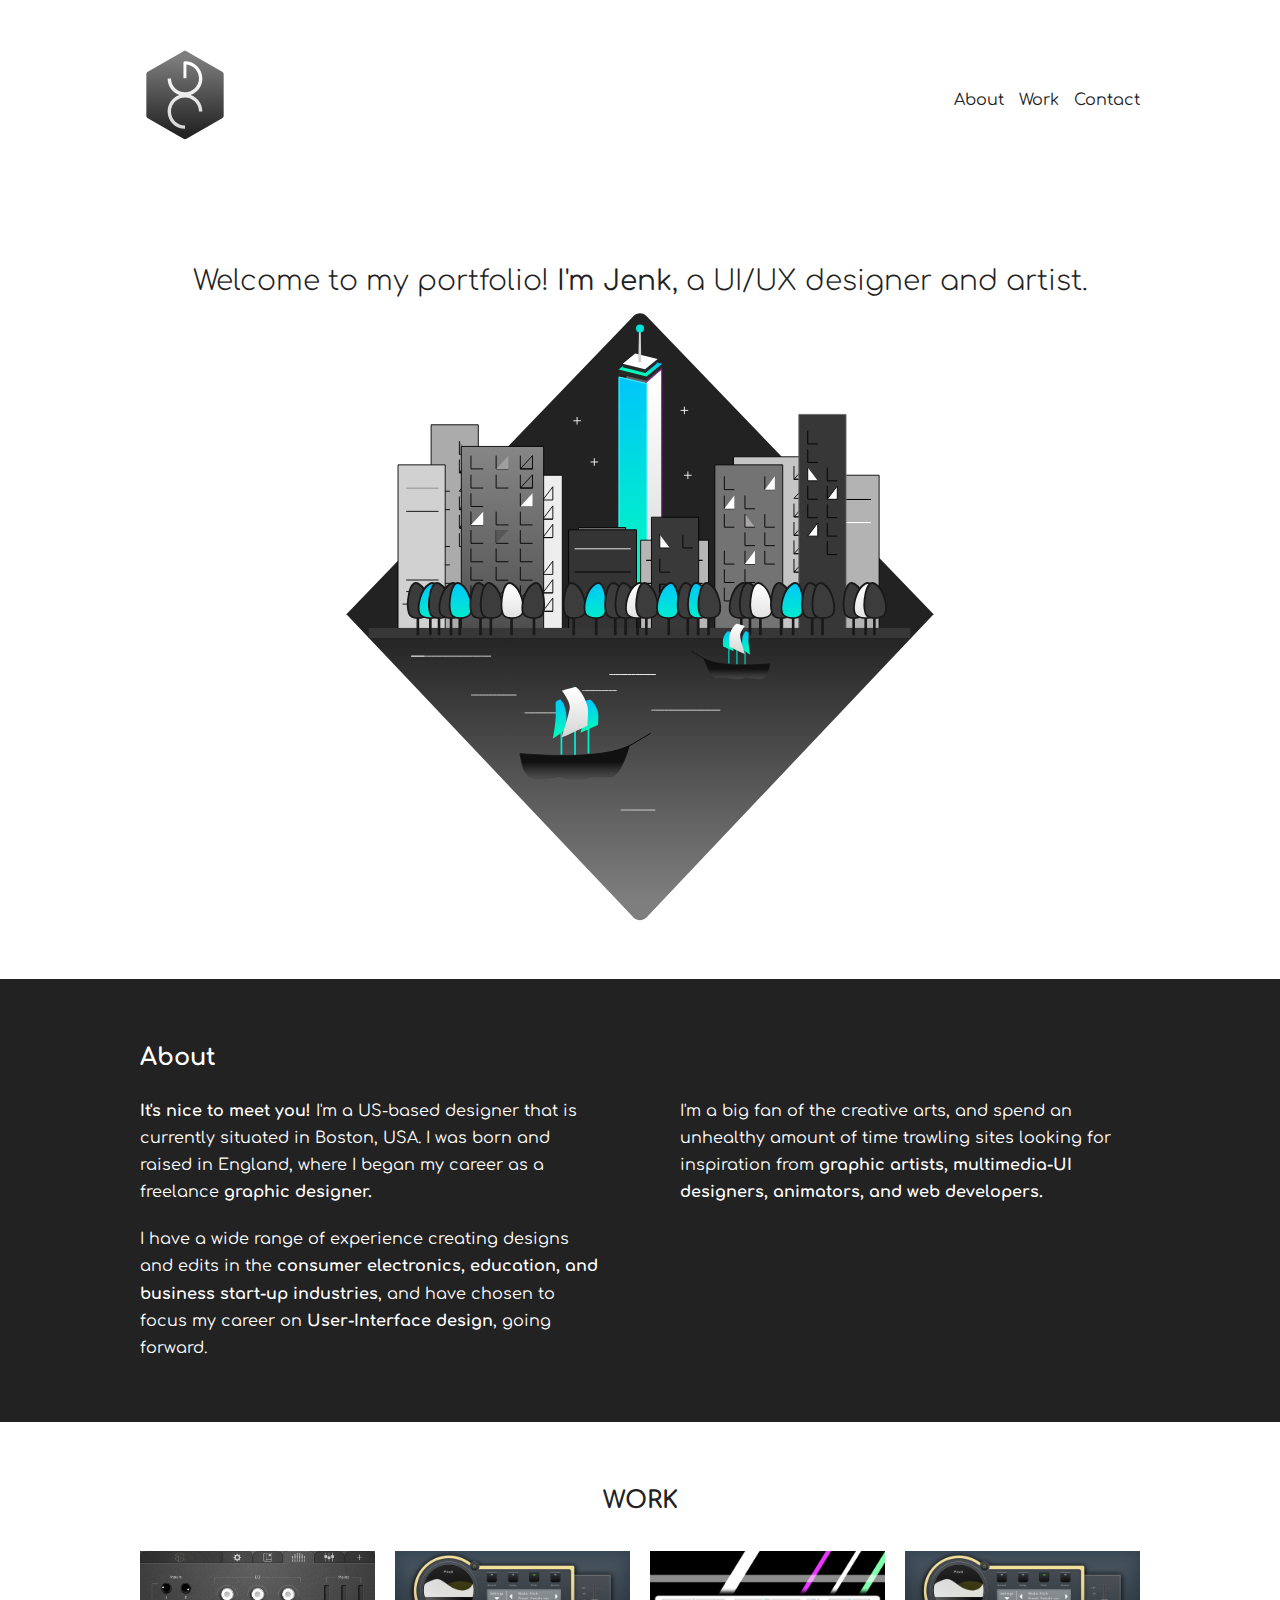
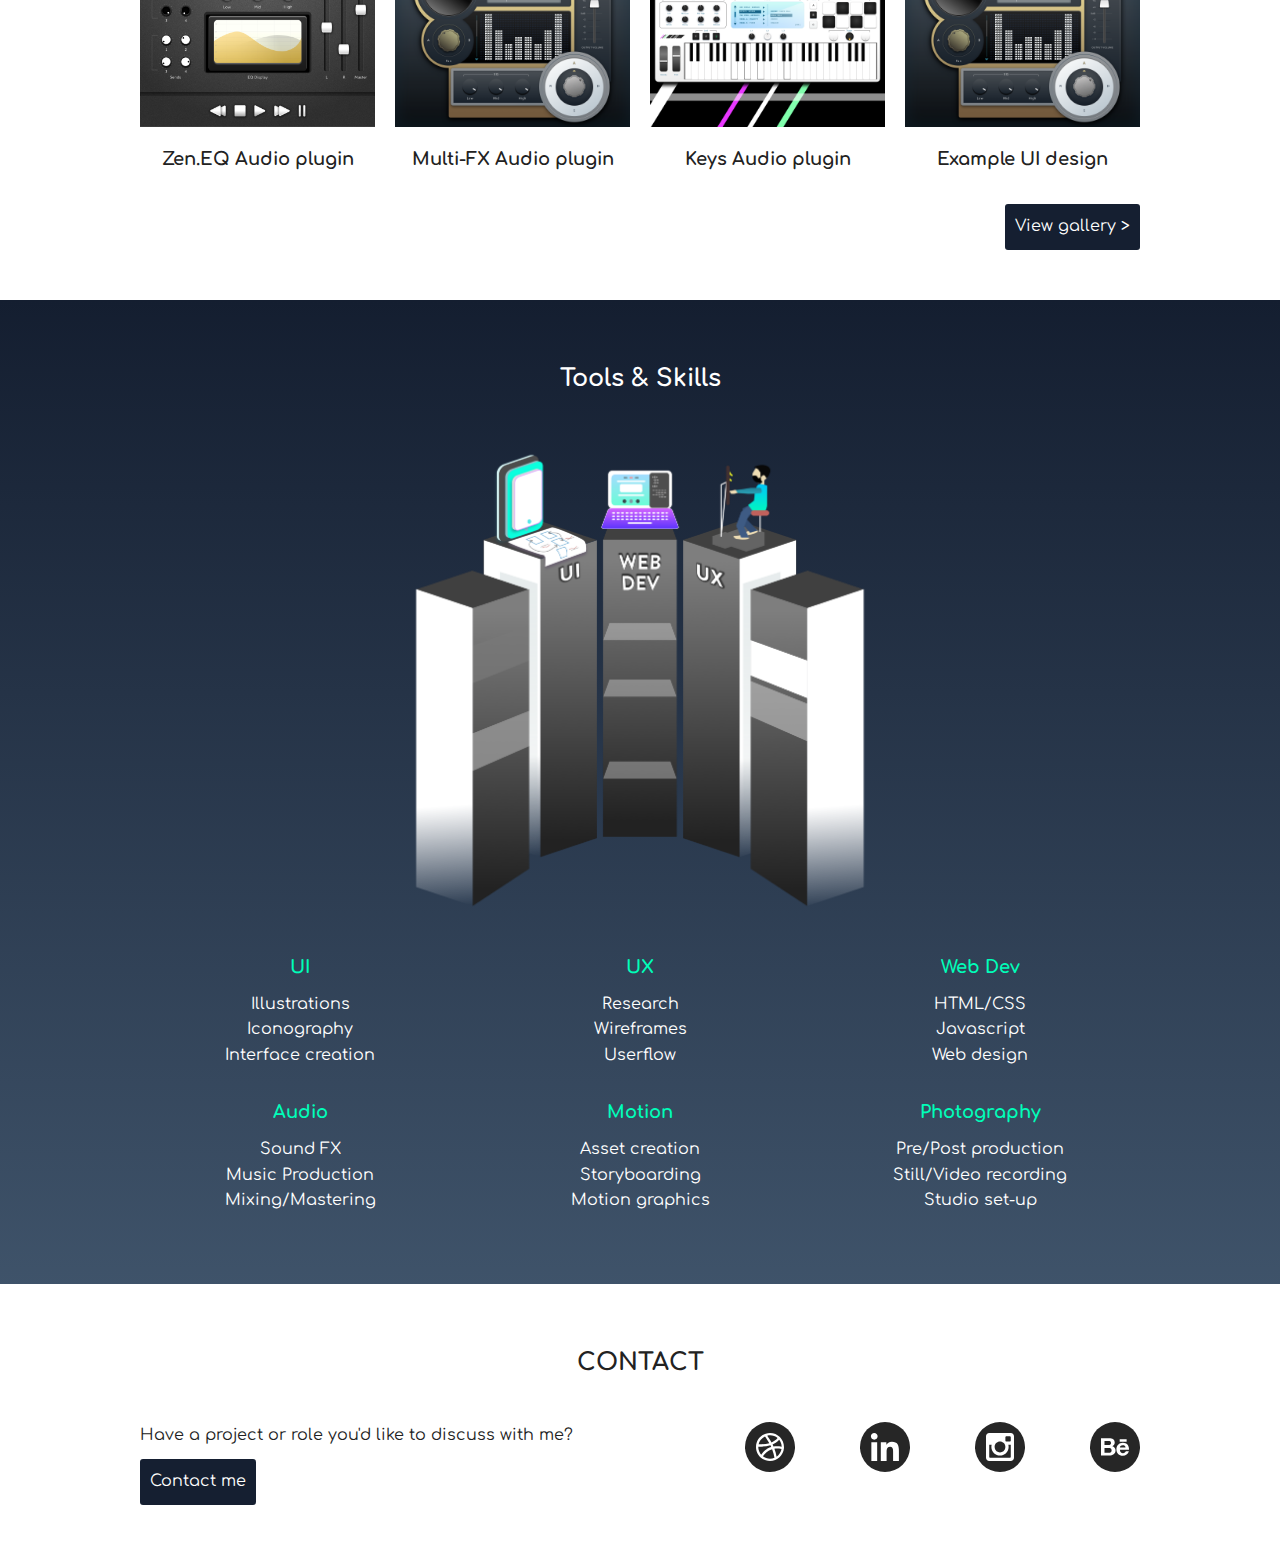
==== commit 4f3b8467: "JS issues fixed." ====
--- a/index.html
+++ b/index.html
@@ -6,8 +6,8 @@
   <meta charset="utf-8">
   <meta name="viewport" content="device-width, initial-scale=1.0">
   <title>Jenk's Portfolio</title>
-  <link rel="shortcut icon" href="/favicon.ico" type="image/x-icon">
-  <link rel="icon" href="/favicon.ico" type="image/x-icon">
+  <link rel="shortcut icon" href="img/favicon.ico" type="image/x-icon">
+  <link rel="icon" href="img/favicon.ico" type="image/x-icon">
 
 </head>
 <body>
@@ -51,371 +51,371 @@
     <div class="container p50">
       <h1>Welcome to my portfolio! <b>I'm Jenk</b><span>, a UI/UX designer and artist.</span></h1>
       <div class="center hero-section">
-        <svg class="hero-img" width="673px" height="681px" viewBox="0 0 673 681" version="1.1" xmlns="http://www.w3.org/2000/svg" xmlns:xlink="http://www.w3.org/1999/xlink">
-            <!-- Generator: Sketch 48.2 (47327) - http://www.bohemiancoding.com/sketch -->
-            <title>Artboard 8 Copy 21</title>
-            <desc>Created with Sketch.</desc>
-            <defs>
-                <linearGradient x1="50%" y1="0%" x2="50%" y2="100%" id="linearGradient-1">
-                    <stop stop-color="#151F31" offset="0%"></stop>
-                    <stop stop-color="#40536A" offset="100%"></stop>
-                </linearGradient>
-                <linearGradient x1="50%" y1="0%" x2="50%" y2="100%" id="linearGradient-2">
-                    <stop stop-color="#D664FF" offset="0%"></stop>
-                    <stop stop-color="#5C34FD" offset="100%"></stop>
-                </linearGradient>
-                <polygon id="path-3" points="31.7542875 64.9470846 50.4567831 48.5842039 50.4567831 310.549315 31.7542875 310.549315"></polygon>
-                <linearGradient x1="50%" y1="0%" x2="50%" y2="100%" id="linearGradient-4">
-                    <stop stop-color="#00C6FA" offset="0%"></stop>
-                    <stop stop-color="#00FEB9" offset="100%"></stop>
-                </linearGradient>
-                <polygon id="path-5" points="34.6184725 63.7919393 2.51433701 56.2209183 2.51433701 279.502415 34.6184725 305.944229"></polygon>
-                <linearGradient x1="50%" y1="0%" x2="50%" y2="100%" id="linearGradient-6">
-                    <stop stop-color="#868686" offset="0%"></stop>
-                    <stop stop-color="#4E4E4E" offset="100%"></stop>
-                </linearGradient>
-                <linearGradient x1="50%" y1="248.24372%" x2="50%" y2="50%" id="linearGradient-7">
-                    <stop stop-color="#FFFFFF" stop-opacity="0" offset="0%"></stop>
-                    <stop stop-color="#111111" offset="100%"></stop>
-                </linearGradient>
-                <linearGradient x1="50%" y1="370.972381%" x2="50%" y2="-2.22044605e-14%" id="linearGradient-8">
-                    <stop stop-color="#FFFFFF" stop-opacity="0" offset="0%"></stop>
-                    <stop stop-color="#000000" offset="100%"></stop>
-                </linearGradient>
-            </defs>
-            <g id="Page-1" stroke="none" stroke-width="1" fill="none" fill-rule="evenodd">
-                <g id="Artboard-8-Copy-21">
-                    <path d="M343.703887,3.48243832 L666.075012,338.318623 L6.92498779,338.318623 L329.296113,3.48243832 C333.126597,-0.496158648 339.457109,-0.61622761 343.435706,3.21425678 C343.526787,3.30194723 343.616197,3.39135716 343.703887,3.48243832 Z" id="sky-tri" fill="#222222"></path>
-                    <path d="M343.759152,340.852863 L666.075012,681.038063 L6.92498779,681.038063 L329.240848,340.852863 C333.039375,336.843744 339.368723,336.673025 343.377842,340.471553 C343.50835,340.595205 343.6355,340.722355 343.759152,340.852863 Z" id="water-tri" fill="url(#linearGradient-1)" transform="translate(336.500000, 509.384373) scale(1, -1) translate(-336.500000, -509.384373) "></path>
-                    <g id="Tower" transform="translate(310.000000, 15.000000)">
-                        <polygon id="Path-33" fill="#626262" points="49.5080327 47.8587269 17.1548611 47.8587269 3.68378795 67.6676858 35.8841312 67.6676858"></polygon>
-                        <g id="Rectangle-40">
-                            <use fill="url(#linearGradient-2)" fill-rule="evenodd" xlink:href="#path-3"></use>
-                            <path stroke="#BC05C3" stroke-width="1" d="M31.2542875,64.720184 L50.9567831,47.4823998 L50.9567831,311.049315 L31.2542875,311.049315 L31.2542875,64.720184 Z"></path>
-                        </g>
-                        <g id="Rectangle-40">
-                            <use fill="url(#linearGradient-4)" fill-rule="evenodd" xlink:href="#path-5"></use>
-                            <path stroke="#5CF3FF" stroke-width="1" d="M34.1184725,64.1877413 L3.01433701,56.8525473 L3.01433701,279.26647 L34.1184725,304.884658 L34.1184725,64.1877413 Z"></path>
-                        </g>
-                        <g id="Group-3" transform="translate(26.509991, 47.724277) rotate(14.000000) translate(-26.509991, -47.724277) translate(2.609554, 35.895123)">
-                            <path d="M4.93641444,23.1593724 L2.45524697,24.2499167 L1.27664894,19.1165256 L6.60824005,16.8324325 L14.2964077,5.69491922 L33.4280964,5.34260758 L46.4353493,-0.229795823 L47.5092091,4.44740695 L45.9991754,5.11111012 L47.2697832,5.08771177 L34.2718215,22.8655507 L4.93641444,23.1593724 Z" id="Combined-Shape" fill="#282828"></path>
-                            <polygon id="Path-33" fill="url(#linearGradient-4)" points="46.6495793 0.148234745 14.2964077 0.148234745 0.825334561 18.2858929 33.0256779 18.2858929"></polygon>
-                        </g>
-                        <g id="Group-3" transform="translate(26.668497, 41.118912) rotate(14.000000) translate(-26.668497, -41.118912) translate(7.289765, 31.036897)">
-                            <path d="M2.7451164,19.3963933 L1.82576907,19.7856651 L0.993707293,16.1714781 L5.40006414,14.2983008 L11.4371262,5.51717147 L26.4227968,5.36137008 L37.1410492,0.804955842 L37.9858959,4.47467604 L36.1301348,5.26044589 L38.1259544,5.23969597 L27.8038596,19.5582386 L2.7451164,19.3963933 Z" id="Combined-Shape" fill="#282828"></path>
-                            <polygon id="Path-33" fill="#FFFFFF" points="37.3196634 1.0678046 11.4371262 1.0678046 0.660267649 15.6172342 26.4205423 15.6172342"></polygon>
-                        </g>
-                        <polygon id="Path-34" fill="#D0D0D0" fill-rule="nonzero" points="27.9382593 40.2183932 24.5587545 40.2183932 25.4522868 0.840853467 27.2596661 0.840853467"></polygon>
-                    </g>
-                    <g id="Blue-water" transform="translate(133.000000, 382.000000)" stroke="url(#linearGradient-4)">
-                        <path d="M0.491219518,20.5 C0.491219518,20.5 36.6196623,20.5 108.876548,20.5" id="Path-29"></path>
-                        <path d="M139.88252,66.5 C139.88252,66.5 159.272016,66.5 198.051007,66.5" id="Path-29"></path>
-                        <path d="M166.371835,0.5 C166.371835,0.5 208.359089,0.5 292.333597,0.5" id="Path-29"></path>
-                        <path d="M35.2089256,123.5 C35.2089256,123.5 71.3373684,123.5 143.594254,123.5" id="Path-29"></path>
-                        <path d="M152.466351,139.5 C152.466351,139.5 171.855847,139.5 210.634838,139.5" id="Path-29"></path>
-                        <path d="M201.089541,102.5 C201.089541,102.5 243.076795,102.5 327.051303,102.5" id="Path-29"></path>
-                        <path d="M263.396026,17.5 C263.396026,17.5 316.534689,17.5 422.812017,17.5" id="Path-29"></path>
-                        <path d="M321.802083,84.5 C321.802083,84.5 347.005741,84.5 397.413058,84.5" id="Path-29"></path>
-                        <path d="M209.076716,235.5 C209.076716,235.5 221.551144,235.5 246.5,235.5" id="Path-29"></path>
-                        <path d="M236.868047,161.5 C236.868047,161.5 262.071706,161.5 312.479022,161.5" id="Path-29"></path>
-                        <path d="M173.5984,206 C121.546263,206 131.513462,206 203.5,206" id="Path-29" transform="translate(172.166658, 206.500000) scale(1, -1) translate(-172.166658, -206.500000) "></path>
-                    </g>
-                    <g id="White-water" transform="translate(79.000000, 384.000000)">
-                        <path d="M67.9005718,44.5 C67.9005718,44.5 84.9202721,44.5 118.959673,44.5" id="Path-29" stroke="#DCDCDC"></path>
-                        <path d="M192.590605,39.5 C192.590605,39.5 205.50976,39.5 231.34807,39.5" id="Path-29" stroke="#DCDCDC"></path>
-                        <path d="M127.994829,64.5 C127.994829,64.5 140.913984,64.5 166.752295,64.5" id="Path-29" stroke="#DCDCDC"></path>
-                        <path d="M235.869774,173.5 C235.869774,173.5 248.788929,173.5 274.62724,173.5" id="Path-29" stroke="#DCDCDC"></path>
-                        <path d="M222.955666,21.5 C222.955666,21.5 240.394843,21.5 275.273197,21.5" id="Path-29" stroke="#FFFFFF"></path>
-                        <path d="M270.071617,61.5 C270.071617,61.5 295.92213,61.5 347.623156,61.5" id="Path-29" stroke="#DCDCDC"></path>
-                        <path d="M15.5079004,0.929105732 C-18.4819112,0.929105732 6.51043702,0.929105732 90.4849452,0.929105732" id="Path-29" stroke="#DCDCDC"></path>
-                    </g>
-                    <g id="Pink-water" transform="translate(105.000000, 382.000000)" stroke="url(#linearGradient-2)">
-                        <path d="M0.989862415,36.5 C0.989862415,36.5 14.3458274,36.5 41.0577574,36.5" id="Path-29"></path>
-                        <path d="M52.1657866,87.5 C52.1657866,87.5 69.1854869,87.5 103.224888,87.5" id="Path-29"></path>
-                        <path d="M107.944023,1.5 C107.944023,1.5 125.383201,1.5 160.261555,1.5" id="Path-29"></path>
-                        <path d="M142.661729,104.5 C142.661729,104.5 160.100907,104.5 194.979261,104.5" id="Path-29"></path>
-                        <path d="M346.492957,41.5 C346.492957,41.5 371.696616,41.5 422.103932,41.5" id="Path-29"></path>
-                        <path d="M278.631261,141.5 C278.631261,141.5 303.83492,141.5 354.242237,141.5" id="Path-29"></path>
-                        <path d="M262.750257,194.5 C262.750257,194.5 277.000172,194.5 305.5,194.5" id="Path-29"></path>
-                        <path d="M130.9474,167.5 C130.9474,167.5 148.386577,167.5 183.264932,167.5" id="Path-29"></path>
-                        <path d="M204.5,258.5 C204.5,258.5 215.739014,258.5 238.217043,258.5" id="Path-29"></path>
-                        <path d="M374.000868,0.5 C374.000868,0.5 402.370313,0.5 459.109204,0.5" id="Path-29"></path>
-                    </g>
-                    <g id="Buildings" transform="translate(32.000000, 113.000000)">
-                        <polyline id="Path-26-Copy-8" stroke="#000000" points="162.277536 214.409308 162.277536 229.291569 175.988999 229.291569"></polyline>
-                        <polygon id="Path-26-Copy-8" stroke="#000000" points="175.963766 214.409308 175.963766 229.291569 162.252303 229.291569"></polygon>
-                        <polyline id="Path-26-Copy-7" stroke="#000000" points="441.377438 216.993139 441.377438 231.8754 452.624298 231.8754"></polyline>
-                        <polyline id="Path-26-Copy-7" stroke="#000000" points="463.631071 216.993139 463.631071 231.8754 474.877932 231.8754"></polyline>
-                        <polygon id="Path-26-Copy-7" stroke="#000000" points="429.44757 216.993139 429.44757 231.8754 418.200709 231.8754"></polygon>
-                        <polygon id="Path-26-Copy-7" stroke="#000000" points="370.040153 216.993139 370.040153 231.8754 358.793293 231.8754"></polygon>
-                        <polygon id="Path-26-Copy-7" stroke="#000000" points="370.019456 216.993139 370.019456 231.8754 358.772596 231.8754"></polygon>
-                        <path d="M250.354885,217.5 L313.345859,217.5" id="Path-27" stroke="#000000"></path>
-                        <polygon id="Path-25" stroke="#000000" fill="#B3B3B3" points="519.779827 250.200866 519.779827 68.9610332 572.713038 68.9610332 572.713038 243.796811"></polygon>
-                        <polygon id="Path-25-Copy-2" stroke="#000000" fill="#EEEEEE" points="141.208211 250.200866 141.208211 68.9610332 217.345435 68.9610332 217.345435 243.796811"></polygon>
-                        <polyline id="Path-25-Copy" stroke="#000000" fill="#C5C5C5" points="501.698057 250.200866 501.698057 48.2903851 409.371517 48.2903851 409.371517 243.06642"></polyline>
-                        <polyline id="Path-25-Copy-3" stroke="#000000" fill="#ABABAB" points="123.12644 250.200866 123.12644 12.3791711 70.19323 12.3791711 70.19323 241.797508"></polyline>
-                        <polygon id="Path-25-Copy-2" stroke="#000000" fill="#B7B5B5" points="305.205782 250.200866 305.205782 141.813639 381.343006 141.813639 381.343006 246.371036"></polygon>
-                        <polygon id="Path-25-Copy-2" stroke="#000000" fill="#737373" points="235.50038 250.200866 235.50038 127.664018 288.43359 127.664018 288.43359 245.871063"></polygon>
-                        <polygon id="Path-26" stroke="#000000" points="490.888358 58.6075059 490.888358 73.489767 477.176895 73.489767"></polygon>
-                        <polygon id="Path-26-Copy" stroke="#000000" points="490.888358 80.0994792 490.888358 94.9817403 477.176895 94.9817403"></polygon>
-                        <polygon id="Path-26-Copy-2" stroke="#000000" points="490.888358 100.770127 490.888358 115.652388 477.176895 115.652388"></polygon>
-                        <polygon id="Path-26-Copy-3" stroke="#000000" points="490.888358 121.440776 490.888358 136.323037 477.176895 136.323037"></polygon>
-                        <polygon id="Path-26-Copy-4" stroke="#000000" points="490.888358 142.111424 490.888358 156.993685 477.176895 156.993685"></polygon>
-                        <polygon id="Path-26-Copy-5" stroke="#000000" points="490.888358 162.782072 490.888358 177.664333 477.176895 177.664333"></polygon>
-                        <polygon id="Path-26-Copy-7" stroke="#000000" points="490.888358 204.123368 490.888358 219.005629 477.176895 219.005629"></polygon>
-                        <polygon id="Path-26" stroke="#000000" points="462.657985 58.6075059 462.657985 73.489767 448.946522 73.489767"></polygon>
-                        <polygon id="Path-26-Copy" stroke="#000000" points="462.657985 80.0994792 462.657985 94.9817403 448.946522 94.9817403"></polygon>
-                        <polygon id="Path-26-Copy-3" stroke="#000000" points="462.657985 121.440776 462.657985 136.323037 448.946522 136.323037"></polygon>
-                        <polygon id="Path-26-Copy-4" stroke="#000000" points="462.657985 142.111424 462.657985 156.993685 448.946522 156.993685"></polygon>
-                        <polygon id="Path-26-Copy-5" stroke="#000000" points="462.657985 162.782072 462.657985 177.664333 448.946522 177.664333"></polygon>
-                        <polygon id="Path-26-Copy-6" stroke="#000000" points="462.657985 183.45272 462.657985 198.334981 448.946522 198.334981"></polygon>
-                        <polyline id="Path-26-Copy-7" stroke="#000000" points="448.946522 204.123368 448.946522 219.005629 462.657985 219.005629"></polyline>
-                        <polygon id="Path-26" stroke="#000000" points="435.527759 58.6075059 435.527759 73.489767 421.816297 73.489767"></polygon>
-                        <polygon id="Path-26-Copy" stroke="#000000" points="435.527759 80.0994792 435.527759 94.9817403 421.816297 94.9817403"></polygon>
-                        <polygon id="Path-26-Copy-2" stroke="#000000" points="435.527759 100.770127 435.527759 115.652388 421.816297 115.652388"></polygon>
-                        <polygon id="Path-26-Copy-3" stroke="#000000" points="435.527759 121.440776 435.527759 136.323037 421.816297 136.323037"></polygon>
-                        <polygon id="Path-26-Copy-5" stroke="#000000" points="435.527759 162.782072 435.527759 177.664333 421.816297 177.664333"></polygon>
-                        <polygon id="Path-26-Copy-6" stroke="#000000" points="435.527759 183.45272 435.527759 198.334981 421.816297 198.334981"></polygon>
-                        <polygon id="Path-26-Copy-7" stroke="#000000" points="435.527759 204.123368 435.527759 219.005629 421.816297 219.005629"></polygon>
-                        <polyline id="Path-26" stroke="#000000" points="477.202128 58.6075059 477.202128 73.489767 490.91359 73.489767"></polyline>
-                        <polyline id="Path-26-Copy-2" stroke="#000000" points="477.202128 100.770127 477.202128 115.652388 490.91359 115.652388"></polyline>
-                        <polyline id="Path-26-Copy-3" stroke="#000000" points="477.202128 121.440776 477.202128 136.323037 490.91359 136.323037"></polyline>
-                        <polyline id="Path-26-Copy-4" stroke="#000000" points="477.202128 142.111424 477.202128 156.993685 490.91359 156.993685"></polyline>
-                        <polyline id="Path-26-Copy-5" stroke="#000000" points="477.202128 162.782072 477.202128 177.664333 490.91359 177.664333"></polyline>
-                        <polygon id="Path-26-Copy-6" stroke="#000000" points="490.91359 183.45272 490.91359 198.334981 477.202128 198.334981"></polygon>
-                        <polyline id="Path-26" stroke="#000000" points="448.971755 58.6075059 448.971755 73.489767 462.683218 73.489767"></polyline>
-                        <polyline id="Path-26-Copy-2" stroke="#000000" points="448.971755 100.770127 448.971755 115.652388 462.683218 115.652388"></polyline>
-                        <polyline id="Path-26-Copy-3" stroke="#000000" points="448.971755 121.440776 448.971755 136.323037 462.683218 136.323037"></polyline>
-                        <polyline id="Path-26-Copy-5" stroke="#000000" points="448.971755 162.782072 448.971755 177.664333 462.683218 177.664333"></polyline>
-                        <polyline id="Path-26-Copy-6" stroke="#000000" points="448.971755 183.45272 448.971755 198.334981 462.683218 198.334981"></polyline>
-                        <polyline id="Path-26" stroke="#000000" points="421.841529 58.6075059 421.841529 73.489767 435.552992 73.489767"></polyline>
-                        <polyline id="Path-26-Copy" stroke="#000000" points="421.841529 80.0994792 421.841529 94.9817403 435.552992 94.9817403"></polyline>
-                        <polyline id="Path-26-Copy-2" stroke="#000000" points="421.841529 100.770127 421.841529 115.652388 435.552992 115.652388"></polyline>
-                        <polyline id="Path-26-Copy-3" stroke="#000000" points="421.841529 121.440776 421.841529 136.323037 435.552992 136.323037"></polyline>
-                        <polygon id="Path-26-Copy-4" stroke="#000000" points="435.552992 142.111424 435.552992 156.993685 421.841529 156.993685"></polygon>
-                        <polyline id="Path-26-Copy-5" stroke="#000000" points="421.841529 162.782072 421.841529 177.664333 435.552992 177.664333"></polyline>
-                        <polyline id="Path-26-Copy-6" stroke="#000000" points="421.841529 183.45272 421.841529 198.334981 435.552992 198.334981"></polyline>
-                        <polyline id="Path-26-Copy-7" stroke="#000000" points="421.841529 204.123368 421.841529 219.005629 435.552992 219.005629"></polyline>
-                        <polygon id="Path-26" stroke="#000000" points="206.714115 81.8619851 206.714115 96.7442462 195.467254 96.7442462"></polygon>
-                        <polygon id="Path-26-Copy" stroke="#000000" points="206.714115 103.353958 206.714115 118.23622 195.467254 118.23622"></polygon>
-                        <polygon id="Path-26-Copy-2" stroke="#000000" points="206.714115 124.024607 206.714115 138.906868 195.467254 138.906868"></polygon>
-                        <polygon id="Path-26-Copy-4" stroke="#000000" points="206.714115 165.365903 206.714115 180.248164 195.467254 180.248164"></polygon>
-                        <polygon id="Path-26-Copy-5" stroke="#000000" points="206.714115 186.036551 206.714115 200.918812 195.467254 200.918812"></polygon>
-                        <polygon id="Path-26-Copy-6" stroke="#000000" points="206.714115 206.707199 206.714115 221.58946 195.467254 221.58946"></polygon>
-                        <polyline id="Path-26" stroke="#000000" points="172.311223 81.8619851 172.311223 96.7442462 183.558083 96.7442462"></polyline>
-                        <polygon id="Path-26-Copy" stroke="#000000" points="183.558083 103.353958 183.558083 118.23622 172.311223 118.23622"></polygon>
-                        <polygon id="Path-26-Copy-2" stroke="#000000" points="183.558083 124.024607 183.558083 138.906868 172.311223 138.906868"></polygon>
-                        <polygon id="Path-26-Copy-3" stroke="#000000" points="183.558083 144.695255 183.558083 159.577516 172.311223 159.577516"></polygon>
-                        <polygon id="Path-26-Copy-4" stroke="#000000" points="183.558083 165.365903 183.558083 180.248164 172.311223 180.248164"></polygon>
-                        <polygon id="Path-26-Copy-5" stroke="#000000" points="183.558083 186.036551 183.558083 200.918812 172.311223 200.918812"></polygon>
-                        <polyline id="Path-26-Copy-6" stroke="#000000" points="172.311223 206.707199 172.311223 221.58946 183.558083 221.58946"></polyline>
-                        <polygon id="Path-26" stroke="#000000" points="161.30445 81.8619851 161.30445 96.7442462 150.057589 96.7442462"></polygon>
-                        <polygon id="Path-26-Copy-2" stroke="#000000" points="161.30445 124.024607 161.30445 138.906868 150.057589 138.906868"></polygon>
-                        <polygon id="Path-26-Copy-3" stroke="#000000" points="161.30445 144.695255 161.30445 159.577516 150.057589 159.577516"></polygon>
-                        <polygon id="Path-26-Copy-4" stroke="#000000" points="161.30445 165.365903 161.30445 180.248164 150.057589 180.248164"></polygon>
-                        <polygon id="Path-26-Copy-6" stroke="#000000" points="161.30445 206.707199 161.30445 221.58946 150.057589 221.58946"></polygon>
-                        <polyline id="Path-26-Copy" stroke="#000000" points="195.487951 103.353958 195.487951 118.23622 206.734812 118.23622"></polyline>
-                        <polyline id="Path-26-Copy-2" stroke="#000000" points="195.487951 124.024607 195.487951 138.906868 206.734812 138.906868"></polyline>
-                        <polyline id="Path-26-Copy-5" stroke="#000000" points="195.487951 186.036551 195.487951 200.918812 206.734812 200.918812"></polyline>
-                        <polyline id="Path-26-Copy-6" stroke="#000000" points="195.487951 206.707199 195.487951 221.58946 206.734812 221.58946"></polyline>
-                        <polygon id="Path-26-Copy-3" stroke="#000000" points="113.130985 51.3374175 113.130985 66.2196786 101.884124 66.2196786"></polygon>
-                        <polygon id="Path-26-Copy-4" stroke="#000000" points="113.130985 72.0080657 113.130985 86.8903268 101.884124 86.8903268"></polygon>
-                        <polygon id="Path-26-Copy-5" stroke="#000000" points="113.130985 92.6787138 113.130985 107.560975 101.884124 107.560975"></polygon>
-                        <polygon id="Path-26-Copy-6" stroke="#000000" points="113.130985 113.349362 113.130985 128.231623 101.884124 128.231623"></polygon>
-                        <polyline id="Path-26-Copy-2" stroke="#000000" fill="#898989" points="101.904822 30.6667694 101.904822 45.5490304 113.151682 45.5490304"></polyline>
-                        <polyline id="Path-26-Copy-14" stroke="#000000" points="80.0074363 72.0080657 80.0074363 86.8903268 91.2542968 86.8903268"></polyline>
-                        <polyline id="Path-26-Copy-3" stroke="#000000" points="101.904822 51.3374175 101.904822 66.2196786 113.151682 66.2196786"></polyline>
-                        <polyline id="Path-26-Copy-15" stroke="#000000" points="80.0074363 92.6787138 80.0074363 107.560975 91.2542968 107.560975"></polyline>
-                        <polyline id="Path-26-Copy-5" stroke="#000000" points="101.904822 92.6787138 101.904822 107.560975 113.151682 107.560975"></polyline>
-                        <polyline id="Path-26-Copy-16" stroke="#000000" points="80.0074363 134.02001 80.0074363 148.902271 91.2542968 148.902271"></polyline>
-                        <polyline id="Path-26-Copy-6" stroke="#000000" points="101.904822 113.349362 101.904822 128.231623 113.151682 128.231623"></polyline>
-                        <polyline id="Path-26-Copy-17" stroke="#000000" points="80.0074363 154.690658 80.0074363 169.572919 91.2542968 169.572919"></polyline>
-                        <polyline id="Path-26-Copy-7" stroke="#000000" points="101.904822 134.02001 101.904822 148.902271 113.151682 148.902271"></polyline>
-                        <polyline id="Path-26-Copy-18" stroke="#000000" points="80.0074363 175.361306 80.0074363 190.243568 91.2542968 190.243568"></polyline>
-                        <polyline id="Path-26-Copy-7" stroke="#000000" points="241.99691 202.831453 241.99691 217.713714 253.24377 217.713714"></polyline>
-                        <polyline id="Path-26-Copy-7" stroke="#000000" points="241.99691 175.701227 241.99691 190.583488 253.24377 190.583488"></polyline>
-                        <polyline id="Path-26-Copy-7" stroke="#000000" points="241.99691 147.279086 241.99691 162.161347 253.24377 162.161347"></polyline>
-                        <polygon id="Path-26-Copy-7" stroke="#000000" points="253.24377 147.279086 253.24377 162.161347 241.99691 162.161347"></polygon>
-                        <polygon id="Path-26-Copy-7" stroke="#000000" points="279.082081 147.279086 279.082081 162.161347 267.83522 162.161347"></polygon>
-                        <polygon id="Path-26-Copy-7" stroke="#000000" points="279.082081 162.161347 267.83522 147.279086 279.082081 147.279086"></polygon>
-                        <polyline id="Path-26-Copy-7" stroke="#000000" points="267.83522 174.409311 267.83522 189.291573 279.082081 189.291573"></polyline>
-                        <polygon id="Path-26-Copy-7" stroke="#000000" points="279.082081 174.409311 279.082081 189.291573 267.83522 189.291573"></polygon>
-                        <polygon id="Path-26-Copy-7" stroke="#000000" points="279.082081 217.713714 267.83522 202.831453 279.082081 202.831453"></polygon>
-                        <polygon id="Path-26-Copy-7" stroke="#000000" points="279.082081 202.831453 279.082081 217.713714 267.83522 217.713714"></polygon>
-                        <polyline id="Path-26-Copy" stroke="#000000" points="172.33192 103.353958 172.33192 118.23622 183.57878 118.23622"></polyline>
-                        <polyline id="Path-26-Copy-3" stroke="#000000" points="172.33192 144.695255 172.33192 159.577516 183.57878 159.577516"></polyline>
-                        <polyline id="Path-26-Copy-4" stroke="#000000" points="172.33192 165.365903 172.33192 180.248164 183.57878 180.248164"></polyline>
-                        <polyline id="Path-26-Copy-5" stroke="#000000" points="172.33192 186.036551 172.33192 200.918812 183.57878 200.918812"></polyline>
-                        <polyline id="Path-26" stroke="#000000" points="150.078286 81.8619851 150.078286 96.7442462 161.325147 96.7442462"></polyline>
-                        <polyline id="Path-26-Copy-2" stroke="#000000" points="150.078286 124.024607 150.078286 138.906868 161.325147 138.906868"></polyline>
-                        <polyline id="Path-26-Copy-4" stroke="#000000" points="150.078286 165.365903 150.078286 180.248164 161.325147 180.248164"></polyline>
-                        <path d="M374.580636,164.451757 L311.589662,164.451757 L374.580636,164.451757 Z" id="Path-27" stroke="#000000"></path>
-                        <path d="M374.580636,190.290067 L311.589662,190.290067 L374.580636,190.290067 Z" id="Path-27" stroke="#000000"></path>
-                        <path d="M563.523279,96.1921898 L527.273947,96.1921898 L563.523279,96.1921898 Z" id="Path-28" stroke="#000000"></path>
-                        <path d="M563.523279,122.0305 L527.273947,122.0305 L563.523279,122.0305 Z" id="Path-28" stroke="#FFFFFF"></path>
-                        <path d="M563.523279,199.545431 L527.273947,199.545431 L563.523279,199.545431 Z" id="Path-28" stroke="#000000"></path>
-                        <path d="M563.523279,212.464586 L527.273947,212.464586 L563.523279,212.464586 Z" id="Path-28" stroke="#000000"></path>
-                        <polygon id="Path-25" stroke="#000000" fill="#D1D1D1" points="86.0091019 244.691406 86.0091019 57.3337936 33.0758918 57.3337936 33.0758918 244.691406"></polygon>
-                        <polygon id="Path-25-Copy-2" stroke="#000000" fill="#737373" points="464.580719 243.53125 464.580719 57.3337936 388.443495 57.3337936 388.443495 243.53125"></polygon>
-                        <polygon id="Path-25-Copy" stroke="#000000" fill="url(#linearGradient-6)" points="104.090873 244.816406 104.090873 36.6631455 196.417413 36.6631455 196.417413 244.816406"></polygon>
-                        <polygon id="Path-25-Copy-3" stroke="#696969" fill="#373737" points="482.662489 245.101563 482.662489 0.751931547 535.595699 0.751931547 535.595699 245.101563"></polygon>
-                        <polygon id="Path-25-Copy-2" stroke="#000000" fill="#343434" points="300.583147 248.398437 300.583147 130.186399 224.445923 130.186399 224.445923 243.808594"></polygon>
-                        <polygon id="Path-25-Copy-2" stroke="#000000" fill="#393939" points="370.288549 244.769531 370.288549 116.036779 317.355339 116.036779 317.355339 244.769531"></polygon>
-                        <polyline id="Path-26" stroke="#000000" points="114.900572 46.9802663 114.900572 61.8625274 128.612034 61.8625274"></polyline>
-                        <polyline id="Path-26-Copy" stroke="#000000" points="114.900572 68.4722396 114.900572 83.3545007 128.612034 83.3545007"></polyline>
-                        <polyline id="Path-26-Copy-2" stroke="#000000" points="114.900572 89.1428878 114.900572 104.025149 128.612034 104.025149"></polyline>
-                        <polyline id="Path-26-Copy-3" stroke="#000000" points="114.900572 109.813536 114.900572 124.695797 128.612034 124.695797"></polyline>
-                        <polyline id="Path-26-Copy-4" stroke="#000000" points="114.900572 130.484184 114.900572 145.366445 128.612034 145.366445"></polyline>
-                        <polyline id="Path-26-Copy-5" stroke="#000000" points="114.900572 151.154832 114.900572 166.037093 128.612034 166.037093"></polyline>
-                        <polyline id="Path-26-Copy-7" stroke="#000000" points="114.900572 192.496129 114.900572 207.37839 128.612034 207.37839"></polyline>
-                        <polyline id="Path-26" stroke="#000000" points="143.130944 46.9802663 143.130944 61.8625274 156.842407 61.8625274"></polyline>
-                        <polyline id="Path-26-Copy" stroke="#000000" points="143.130944 68.4722396 143.130944 83.3545007 156.842407 83.3545007"></polyline>
-                        <polyline id="Path-26-Copy-3" stroke="#000000" points="143.130944 109.813536 143.130944 124.695797 156.842407 124.695797"></polyline>
-                        <polyline id="Path-26-Copy-4" stroke="#000000" points="143.130944 130.484184 143.130944 145.366445 156.842407 145.366445"></polyline>
-                        <polyline id="Path-26-Copy-4" fill="#575757" transform="translate(149.986676, 137.925315) scale(1, -1) translate(-149.986676, -137.925315) " points="143.130944 130.484184 143.130944 145.366445 156.842407 145.366445"></polyline>
-                        <polyline id="Path-26-Copy-5" stroke="#000000" points="143.130944 151.154832 143.130944 166.037093 156.842407 166.037093"></polyline>
-                        <polyline id="Path-26-Copy-6" stroke="#000000" points="143.130944 171.82548 143.130944 186.707742 156.842407 186.707742"></polyline>
-                        <polygon id="Path-26-Copy-7" stroke="#000000" points="156.842407 192.496129 156.842407 207.37839 143.130944 207.37839"></polygon>
-                        <polyline id="Path-26" stroke="#000000" points="170.26117 46.9802663 170.26117 61.8625274 183.972633 61.8625274"></polyline>
-                        <polyline id="Path-26-Copy" stroke="#000000" points="170.26117 68.4722396 170.26117 83.3545007 183.972633 83.3545007"></polyline>
-                        <polyline id="Path-26-Copy-2" stroke="#000000" points="170.26117 89.1428878 170.26117 104.025149 183.972633 104.025149"></polyline>
-                        <polyline id="Path-26-Copy-3" stroke="#000000" points="170.26117 109.813536 170.26117 124.695797 183.972633 124.695797"></polyline>
-                        <polyline id="Path-26-Copy-5" stroke="#000000" points="170.26117 151.154832 170.26117 166.037093 183.972633 166.037093"></polyline>
-                        <polyline id="Path-26-Copy-6" stroke="#000000" points="170.26117 171.82548 170.26117 186.707742 183.972633 186.707742"></polyline>
-                        <polyline id="Path-26-Copy-7" stroke="#000000" points="170.26117 192.496129 170.26117 207.37839 183.972633 207.37839"></polyline>
-                        <polygon id="Path-26" points="128.586802 46.9802663 128.586802 61.8625274 114.875339 61.8625274"></polygon>
-                        <polyline id="Path-26-Copy-6" stroke="#000000" points="114.875339 171.82548 114.875339 186.707742 128.586802 186.707742"></polyline>
-                        <polygon id="Path-26" fill="#9E9E9E" points="156.817174 46.9802663 156.817174 61.8625274 143.105712 61.8625274"></polygon>
-                        <polygon id="Path-26" stroke="#000000" points="183.9474 46.9802663 183.9474 61.8625274 170.235937 61.8625274"></polygon>
-                        <polygon id="Path-26-Copy" stroke="#000000" points="183.9474 68.4722396 183.9474 83.3545007 170.235937 83.3545007"></polygon>
-                        <polygon id="Path-26-Copy-2" fill="#FFFFFF" points="183.9474 89.1428878 183.9474 104.025149 170.235937 104.025149"></polygon>
-                        <polyline id="Path-26-Copy-4" stroke="#000000" points="170.235937 130.484184 170.235937 145.366445 183.9474 145.366445"></polyline>
-                        <polygon id="Path-26-Copy-7" stroke="#000000" points="183.9474 192.496129 183.9474 207.37839 170.235937 207.37839"></polygon>
-                        <polyline id="Path-26" stroke="#000000" points="399.074815 70.2347455 399.074815 85.1170066 410.321675 85.1170066"></polyline>
-                        <polyline id="Path-26-Copy" stroke="#000000" points="399.074815 91.7267188 399.074815 106.60898 410.321675 106.60898"></polyline>
-                        <polyline id="Path-26-Copy-2" stroke="#000000" points="399.074815 112.397367 399.074815 127.279628 410.321675 127.279628"></polyline>
-                        <polyline id="Path-26-Copy-4" stroke="#000000" points="399.074815 153.738663 399.074815 168.620924 410.321675 168.620924"></polyline>
-                        <polyline id="Path-26-Copy-5" stroke="#000000" points="399.074815 174.409311 399.074815 189.291573 410.321675 189.291573"></polyline>
-                        <polyline id="Path-26-Copy-6" stroke="#000000" points="399.074815 195.07996 399.074815 209.962221 410.321675 209.962221"></polyline>
-                        <polyline id="Path-26-Copy" stroke="#000000" points="422.230846 91.7267188 422.230846 106.60898 433.477707 106.60898"></polyline>
-                        <polyline id="Path-26-Copy-2" stroke="#000000" fill="#A9A6A6" points="422.230846 112.397367 422.230846 127.279628 433.477707 127.279628"></polyline>
-                        <polyline id="Path-26-Copy-3" stroke="#000000" points="422.230846 133.068015 422.230846 147.950276 433.477707 147.950276"></polyline>
-                        <polyline id="Path-26-Copy-4" stroke="#000000" points="422.230846 153.738663 422.230846 168.620924 433.477707 168.620924"></polyline>
-                        <polyline id="Path-26-Copy-5" stroke="#000000" points="422.230846 174.409311 422.230846 189.291573 433.477707 189.291573"></polyline>
-                        <polygon id="Path-26-Copy-6" stroke="#000000" points="433.477707 195.07996 433.477707 209.962221 422.230846 209.962221"></polygon>
-                        <polyline id="Path-26" stroke="#000000" points="444.48448 70.2347455 444.48448 85.1170066 455.73134 85.1170066"></polyline>
-                        <polyline id="Path-26-Copy-2" stroke="#000000" points="444.48448 112.397367 444.48448 127.279628 455.73134 127.279628"></polyline>
-                        <polyline id="Path-26-Copy-3" stroke="#000000" points="444.48448 133.068015 444.48448 147.950276 455.73134 147.950276"></polyline>
-                        <polyline id="Path-26-Copy-4" stroke="#000000" points="444.48448 153.738663 444.48448 168.620924 455.73134 168.620924"></polyline>
-                        <polyline id="Path-26-Copy-6" stroke="#000000" points="444.48448 195.07996 444.48448 209.962221 455.73134 209.962221"></polyline>
-                        <polyline id="Path-26-Copy-2" stroke="#000000" points="492.657944 19.0395298 492.657944 33.9217909 503.904805 33.9217909"></polyline>
-                        <polyline id="Path-26-Copy-9" stroke="#000000" points="514.55533 60.3808261 514.55533 75.2630872 525.80219 75.2630872"></polyline>
-                        <polyline id="Path-26-Copy-3" stroke="#000000" points="492.657944 39.7101779 492.657944 54.592439 503.904805 54.592439"></polyline>
-                        <polyline id="Path-26-Copy-10" stroke="#000000" points="514.55533 81.0514742 514.55533 95.9337353 525.80219 95.9337353"></polyline>
-                        <polyline id="Path-26-Copy-4" stroke="#000000" fill="#FFFFFF" points="492.657944 60.3808261 492.657944 75.2630872 503.904805 75.2630872"></polyline>
-                        <polyline id="Path-26-Copy-11" stroke="#000000" points="514.55533 101.722122 514.55533 116.604383 525.80219 116.604383"></polyline>
-                        <polyline id="Path-26-Copy-5" stroke="#000000" points="492.657944 81.0514742 492.657944 95.9337353 503.904805 95.9337353"></polyline>
-                        <polyline id="Path-26-Copy-12" stroke="#000000" points="514.55533 122.392771 514.55533 137.275032 525.80219 137.275032"></polyline>
-                        <polyline id="Path-26-Copy-6" stroke="#000000" points="492.657944 101.722122 492.657944 116.604383 503.904805 116.604383"></polyline>
-                        <polyline id="Path-26-Copy-13" stroke="#000000" points="514.55533 143.063419 514.55533 157.94568 525.80219 157.94568"></polyline>
-                        <polygon id="Path-26-Copy-7" stroke="#000000" fill="#FFFFFF" points="503.884108 122.392771 503.884108 137.275032 492.637247 137.275032"></polygon>
-                        <polygon id="Path-26-Copy-7" stroke="#000000" points="363.79202 191.204213 363.79202 206.086474 352.545159 206.086474"></polygon>
-                        <polygon id="Path-26-Copy-7" points="363.79202 135.651846 363.79202 150.534107 352.545159 150.534107"></polygon>
-                        <polyline id="Path-26-Copy-7" stroke="#000000" points="352.545159 135.651846 352.545159 150.534107 363.79202 150.534107"></polyline>
-                        <polyline id="Path-26-Copy-7" stroke="#000000" fill="#FFFFFF" points="326.706849 135.651846 326.706849 150.534107 337.953709 150.534107"></polyline>
-                        <polygon id="Path-26-Copy-7" points="326.706849 150.534107 326.706849 135.651846 337.953709 135.651846"></polygon>
-                        <polygon id="Path-26-Copy-7" points="337.953709 162.782072 337.953709 177.664333 326.706849 177.664333"></polygon>
-                        <polyline id="Path-26-Copy-7" stroke="#000000" points="326.706849 162.782072 326.706849 177.664333 337.953709 177.664333"></polyline>
-                        <polygon id="Path-26-Copy-7" stroke="#000000" points="326.706849 206.086474 326.706849 191.204213 337.953709 191.204213"></polygon>
-                        <polyline id="Path-26-Copy-7" stroke="#000000" points="326.706849 191.204213 326.706849 206.086474 337.953709 206.086474"></polyline>
-                        <polygon id="Path-26-Copy-4" fill="#FFFFFF" points="433.45701 153.738663 433.45701 168.620924 422.210149 168.620924"></polygon>
-                        <polygon id="Path-26" fill="#FFFFFF" points="455.710643 70.2347455 455.710643 85.1170066 444.463783 85.1170066"></polygon>
-                        <path d="M231.208294,151.5 L294.199268,151.5" id="Path-27" stroke="#FFFFFF"></path>
-                        <path d="M231.208294,177.5 L294.199268,177.5" id="Path-27" stroke="#000000"></path>
-                        <path d="M42.2656502,83.5 L78.5149827,83.5" id="Path-28" stroke="#8B8B8B"></path>
-                        <path d="M42.2656502,109.5 L78.5149827,109.5" id="Path-28" stroke="#000000"></path>
-                        <path d="M42.2656502,186.5 L78.5149827,186.5" id="Path-28" stroke="#000000"></path>
-                        <path d="M42.2656502,199.5 L78.5149827,199.5" id="Path-28" stroke="#000000"></path>
-                        <path d="M38.1577626,213.5 L74.4070951,213.5" id="Path-28" stroke="#000000"></path>
-                        <rect id="Rectangle-41" fill="#373737" x="0.188784556" y="240.233767" width="607.409973" height="11.25"></rect>
-                    </g>
-                    <g id="Trees" transform="translate(75.865405, 302.600555)" stroke="#191919" stroke-width="2">
-                        <path d="M11.9475841,39.606947 L11.9475841,57.8704756 L11.0087045,57.8704756 L11.0087045,39.6075763 C6.72832921,39.5034921 2.7268108,37.9151754 1.44518957,34.1913053 C-1.45840463,25.7546416 0.96474729,-5.64872917 12.3083197,1.23149772 C23.651892,8.11172461 26.0907784,28.279298 23.651892,34.1913053 C22.3679245,37.30372 17.0858822,39.4773086 11.9475841,39.606947 Z" id="Combined-Shape" fill="#3C3C3C"></path>
-                        <path d="M24.0422274,39.606947 L24.0422274,57.8704756 L23.1033478,57.8704756 L23.1033478,39.6075763 C18.8229725,39.5034921 14.8214541,37.9151754 13.5398328,34.1913053 C10.6362386,25.7546416 13.0593906,-5.64872917 24.4029629,1.23149772 C35.7465353,8.11172461 38.1854217,28.279298 35.7465353,34.1913053 C34.4625677,37.30372 29.1805254,39.4773086 24.0422274,39.606947 Z" id="Combined-Shape-Copy" fill="url(#linearGradient-4)" transform="translate(24.511667, 29.062268) scale(-1, 1) translate(-24.511667, -29.062268) "></path>
-                        <path d="M35.6694669,39.606947 L35.6694669,57.8704756 L34.7305874,57.8704756 L34.7305874,39.6075763 C30.4502121,39.5034921 26.4486937,37.9151754 25.1670724,34.1913053 C22.2634782,25.7546416 24.6866301,-5.64872917 36.0302025,1.23149772 C47.3737749,8.11172461 49.8126613,28.279298 47.3737749,34.1913053 C46.0898073,37.30372 40.807765,39.4773086 35.6694669,39.606947 Z" id="Combined-Shape-Copy-2" fill="#3C3C3C"></path>
-                        <path d="M47.2967065,39.606947 L47.2967065,57.8704756 L46.357827,57.8704756 L46.357827,39.6075763 C42.0774517,39.5034921 38.0759332,37.9151754 36.794312,34.1913053 C33.8907178,25.7546416 36.3138697,-5.64872917 47.6574421,1.23149772 C59.0010145,8.11172461 61.4399009,28.279298 59.0010145,34.1913053 C57.7170469,37.30372 52.4350046,39.4773086 47.2967065,39.606947 Z" id="Combined-Shape-Copy-3" fill="#3C3C3C" transform="translate(47.766146, 29.062268) scale(-1, 1) translate(-47.766146, -29.062268) "></path>
-                        <path d="M58.9239461,39.606947 L58.9239461,57.8704756 L57.9850665,57.8704756 L57.9850665,39.6075763 C53.7046913,39.5034921 49.7031728,37.9151754 48.4215516,34.1913053 C45.5179574,25.7546416 47.9411093,-5.64872917 59.2846817,1.23149772 C70.6282541,8.11172461 73.0671405,28.279298 70.6282541,34.1913053 C69.3442865,37.30372 64.0622442,39.4773086 58.9239461,39.606947 Z" id="Combined-Shape-Copy-4" fill="url(#linearGradient-4)"></path>
-                        <path d="M82.1784253,39.606947 L82.1784253,57.8704756 L81.2395457,57.8704756 L81.2395457,39.6075763 C76.9591704,39.5034921 72.957652,37.9151754 71.6760308,34.1913053 C68.7724366,25.7546416 71.1955885,-5.64872917 82.5391609,1.23149772 C93.8827333,8.11172461 96.3216197,28.279298 93.8827333,34.1913053 C92.5987657,37.30372 87.3167234,39.4773086 82.1784253,39.606947 Z" id="Combined-Shape-Copy-6" fill="#3C3C3C"></path>
-                        <path d="M93.8056649,39.606947 L93.8056649,57.8704756 L92.8667853,57.8704756 L92.8667853,39.6075763 C88.58641,39.5034921 84.5848916,37.9151754 83.3032704,34.1913053 C80.3996762,25.7546416 82.8228281,-5.64872917 94.1664005,1.23149772 C105.509973,8.11172461 107.948859,28.279298 105.509973,34.1913053 C104.226005,37.30372 98.943963,39.4773086 93.8056649,39.606947 Z" id="Combined-Shape-Copy-7" fill="#3C3C3C"></path>
-                        <path d="M117.060144,39.606947 L117.060144,57.8704756 L116.121264,57.8704756 L116.121264,39.6075763 C111.840889,39.5034921 107.839371,37.9151754 106.55775,34.1913053 C103.654155,25.7546416 106.077307,-5.64872917 117.42088,1.23149772 C128.764452,8.11172461 131.203338,28.279298 128.764452,34.1913053 C127.480484,37.30372 122.198442,39.4773086 117.060144,39.606947 Z" id="Combined-Shape-Copy-9" fill="url(#linearGradient-2)"></path>
-                        <path d="M140.314623,39.606947 L140.314623,57.8704756 L139.375744,57.8704756 L139.375744,39.6075763 C135.095368,39.5034921 131.09385,37.9151754 129.812229,34.1913053 C126.908635,25.7546416 129.331786,-5.64872917 140.675359,1.23149772 C152.018931,8.11172461 154.457818,28.279298 152.018931,34.1913053 C150.734964,37.30372 145.452921,39.4773086 140.314623,39.606947 Z" id="Combined-Shape-Copy-11" fill="#3C3C3C" transform="translate(140.784063, 29.062268) scale(-1, 1) translate(-140.784063, -29.062268) "></path>
-                        <path d="M186.823582,39.606947 L186.823582,57.8704756 L185.884702,57.8704756 L185.884702,39.6075763 C181.604327,39.5034921 177.602808,37.9151754 176.321187,34.1913053 C173.417593,25.7546416 175.840745,-5.64872917 187.184317,1.23149772 C198.52789,8.11172461 200.966776,28.279298 198.52789,34.1913053 C197.243922,37.30372 191.96188,39.4773086 186.823582,39.606947 Z" id="Combined-Shape-Copy-15" fill="#3C3C3C"></path>
-                        <path d="M210.078061,39.606947 L210.078061,57.8704756 L209.139181,57.8704756 L209.139181,39.6075763 C204.858806,39.5034921 200.857288,37.9151754 199.575666,34.1913053 C196.672072,25.7546416 199.095224,-5.64872917 210.438796,1.23149772 C221.782369,8.11172461 224.221255,28.279298 221.782369,34.1913053 C220.498401,37.30372 215.216359,39.4773086 210.078061,39.606947 Z" id="Combined-Shape-Copy-17" fill="url(#linearGradient-4)" transform="translate(210.547501, 29.062268) scale(-1, 1) translate(-210.547501, -29.062268) "></path>
-                        <path d="M233.33254,39.606947 L233.33254,57.8704756 L232.39366,57.8704756 L232.39366,39.6075763 C228.113285,39.5034921 224.111767,37.9151754 222.830145,34.1913053 C219.926551,25.7546416 222.349703,-5.64872917 233.693276,1.23149772 C245.036848,8.11172461 247.475734,28.279298 245.036848,34.1913053 C243.75288,37.30372 238.470838,39.4773086 233.33254,39.606947 Z" id="Combined-Shape-Copy-19" fill="#3C3C3C"></path>
-                        <path d="M244.95978,39.606947 L244.95978,57.8704756 L244.0209,57.8704756 L244.0209,39.6075763 C239.740525,39.5034921 235.739006,37.9151754 234.457385,34.1913053 C231.553791,25.7546416 233.976943,-5.64872917 245.320515,1.23149772 C256.664088,8.11172461 259.102974,28.279298 256.664088,34.1913053 C255.38012,37.30372 250.098078,39.4773086 244.95978,39.606947 Z" id="Combined-Shape-Copy-20" fill="#3C3C3C"></path>
-                        <path d="M256.587019,39.606947 L256.587019,57.8704756 L255.64814,57.8704756 L255.64814,39.6075763 C251.367764,39.5034921 247.366246,37.9151754 246.084625,34.1913053 C243.18103,25.7546416 245.604182,-5.64872917 256.947755,1.23149772 C268.291327,8.11172461 270.730214,28.279298 268.291327,34.1913053 C267.00736,37.30372 261.725317,39.4773086 256.587019,39.606947 Z" id="Combined-Shape-Copy-21" fill="url(#linearGradient-2)" transform="translate(257.056459, 29.062268) scale(-1, 1) translate(-257.056459, -29.062268) "></path>
-                        <path d="M268.214259,39.606947 L268.214259,57.8704756 L267.275379,57.8704756 L267.275379,39.6075763 C262.995004,39.5034921 258.993485,37.9151754 257.711864,34.1913053 C254.80827,25.7546416 257.231422,-5.64872917 268.574994,1.23149772 C279.918567,8.11172461 282.357453,28.279298 279.918567,34.1913053 C278.634599,37.30372 273.352557,39.4773086 268.214259,39.606947 Z" id="Combined-Shape-Copy-22" fill="#3C3C3C"></path>
-                        <path d="M291.468738,39.606947 L291.468738,57.8704756 L290.529858,57.8704756 L290.529858,39.6075763 C286.249483,39.5034921 282.247965,37.9151754 280.966343,34.1913053 C278.062749,25.7546416 280.485901,-5.64872917 291.829473,1.23149772 C303.173046,8.11172461 305.611932,28.279298 303.173046,34.1913053 C301.889078,37.30372 296.607036,39.4773086 291.468738,39.606947 Z" id="Combined-Shape-Copy-24" fill="url(#linearGradient-4)" transform="translate(291.938178, 29.062268) scale(-1, 1) translate(-291.938178, -29.062268) "></path>
-                        <path d="M314.723217,39.606947 L314.723217,57.8704756 L313.784338,57.8704756 L313.784338,39.6075763 C309.503962,39.5034921 305.502444,37.9151754 304.220823,34.1913053 C301.317228,25.7546416 303.74038,-5.64872917 315.083953,1.23149772 C326.427525,8.11172461 328.866411,28.279298 326.427525,34.1913053 C325.143557,37.30372 319.861515,39.4773086 314.723217,39.606947 Z" id="Combined-Shape-Copy-26" fill="#3C3C3C"></path>
-                        <path d="M326.350457,39.606947 L326.350457,57.8704756 L325.411577,57.8704756 L325.411577,39.6075763 C321.131202,39.5034921 317.129683,37.9151754 315.848062,34.1913053 C312.944468,25.7546416 315.36762,-5.64872917 326.711192,1.23149772 C338.054765,8.11172461 340.493651,28.279298 338.054765,34.1913053 C336.770797,37.30372 331.488755,39.4773086 326.350457,39.606947 Z" id="Combined-Shape-Copy-27" fill="url(#linearGradient-4)"></path>
-                        <path d="M337.977696,39.606947 L337.977696,57.8704756 L337.038817,57.8704756 L337.038817,39.6075763 C332.758441,39.5034921 328.756923,37.9151754 327.475302,34.1913053 C324.571708,25.7546416 326.994859,-5.64872917 338.338432,1.23149772 C349.682004,8.11172461 352.120891,28.279298 349.682004,34.1913053 C348.398037,37.30372 343.115994,39.4773086 337.977696,39.606947 Z" id="Combined-Shape-Copy-28" fill="#3C3C3C"></path>
-                        <path d="M372.859415,39.606947 L372.859415,57.8704756 L371.920535,57.8704756 L371.920535,39.6075763 C367.64016,39.5034921 363.638642,37.9151754 362.357021,34.1913053 C359.453426,25.7546416 361.876578,-5.64872917 373.220151,1.23149772 C384.563723,8.11172461 387.002609,28.279298 384.563723,34.1913053 C383.279755,37.30372 377.997713,39.4773086 372.859415,39.606947 Z" id="Combined-Shape-Copy-31" fill="#3C3C3C" transform="translate(373.328855, 29.062268) scale(-1, 1) translate(-373.328855, -29.062268) "></path>
-                        <path d="M384.486655,39.606947 L384.486655,57.8704756 L383.547775,57.8704756 L383.547775,39.6075763 C379.2674,39.5034921 375.265881,37.9151754 373.98426,34.1913053 C371.080666,25.7546416 373.503818,-5.64872917 384.84739,1.23149772 C396.190963,8.11172461 398.629849,28.279298 396.190963,34.1913053 C394.906995,37.30372 389.624953,39.4773086 384.486655,39.606947 Z" id="Combined-Shape-Copy-32" fill="#3C3C3C"></path>
-                        <path d="M396.113894,39.606947 L396.113894,57.8704756 L395.175015,57.8704756 L395.175015,39.6075763 C390.894639,39.5034921 386.893121,37.9151754 385.6115,34.1913053 C382.707906,25.7546416 385.131057,-5.64872917 396.47463,1.23149772 C407.818202,8.11172461 410.257089,28.279298 407.818202,34.1913053 C406.534235,37.30372 401.252192,39.4773086 396.113894,39.606947 Z" id="Combined-Shape-Copy-33" fill="url(#linearGradient-2)"></path>
-                        <path d="M419.368373,39.606947 L419.368373,57.8704756 L418.429494,57.8704756 L418.429494,39.6075763 C414.149119,39.5034921 410.1476,37.9151754 408.865979,34.1913053 C405.962385,25.7546416 408.385537,-5.64872917 419.729109,1.23149772 C431.072681,8.11172461 433.511568,28.279298 431.072681,34.1913053 C429.788714,37.30372 424.506671,39.4773086 419.368373,39.606947 Z" id="Combined-Shape-Copy-35" fill="#3C3C3C"></path>
-                        <path d="M430.995613,39.606947 L430.995613,57.8704756 L430.056733,57.8704756 L430.056733,39.6075763 C425.776358,39.5034921 421.77484,37.9151754 420.493218,34.1913053 C417.589624,25.7546416 420.012776,-5.64872917 431.356349,1.23149772 C442.699921,8.11172461 445.138807,28.279298 442.699921,34.1913053 C441.415953,37.30372 436.133911,39.4773086 430.995613,39.606947 Z" id="Combined-Shape-Copy-36" fill="url(#linearGradient-4)" transform="translate(431.465053, 29.062268) scale(-1, 1) translate(-431.465053, -29.062268) "></path>
-                        <path d="M454.250092,39.606947 L454.250092,57.8704756 L453.311213,57.8704756 L453.311213,39.6075763 C449.030837,39.5034921 445.029319,37.9151754 443.747698,34.1913053 C440.844103,25.7546416 443.267255,-5.64872917 454.610828,1.23149772 C465.9544,8.11172461 468.393287,28.279298 465.9544,34.1913053 C464.670433,37.30372 459.38839,39.4773086 454.250092,39.606947 Z" id="Combined-Shape-Copy-38" fill="#3C3C3C"></path>
-                        <path d="M465.877332,39.606947 L465.877332,57.8704756 L464.938452,57.8704756 L464.938452,39.6075763 C460.658077,39.5034921 456.656558,37.9151754 455.374937,34.1913053 C452.471343,25.7546416 454.894495,-5.64872917 466.238067,1.23149772 C477.58164,8.11172461 480.020526,28.279298 477.58164,34.1913053 C476.297672,37.30372 471.01563,39.4773086 465.877332,39.606947 Z" id="Combined-Shape-Copy-39" fill="#3C3C3C"></path>
-                        <path d="M500.759051,39.606947 L500.759051,57.8704756 L499.820171,57.8704756 L499.820171,39.6075763 C495.539796,39.5034921 491.538277,37.9151754 490.256656,34.1913053 C487.353062,25.7546416 489.776214,-5.64872917 501.119786,1.23149772 C512.463358,8.11172461 514.902245,28.279298 512.463358,34.1913053 C511.179391,37.30372 505.897349,39.4773086 500.759051,39.606947 Z" id="Combined-Shape-Copy-42" fill="#3C3C3C"></path>
-                        <path d="M512.38629,39.606947 L512.38629,57.8704756 L511.447411,57.8704756 L511.447411,39.6075763 C507.167035,39.5034921 503.165517,37.9151754 501.883896,34.1913053 C498.980301,25.7546416 501.403453,-5.64872917 512.747026,1.23149772 C524.090598,8.11172461 526.529484,28.279298 524.090598,34.1913053 C522.80663,37.30372 517.524588,39.4773086 512.38629,39.606947 Z" id="Combined-Shape-Copy-43" fill="url(#linearGradient-2)" transform="translate(512.855730, 29.062268) scale(-1, 1) translate(-512.855730, -29.062268) "></path>
-                        <path d="M524.01353,39.606947 L524.01353,57.8704756 L523.07465,57.8704756 L523.07465,39.6075763 C518.794275,39.5034921 514.792756,37.9151754 513.511135,34.1913053 C510.607541,25.7546416 513.030693,-5.64872917 524.374265,1.23149772 C535.717838,8.11172461 538.156724,28.279298 535.717838,34.1913053 C534.43387,37.30372 529.151828,39.4773086 524.01353,39.606947 Z" id="Combined-Shape-Copy-44" fill="#3C3C3C"></path>
-                    </g>
-                    <g id="Stars" class="stars" transform="translate(261.000000, 104.000000)" stroke="#FFFFFF">
-                        <g id="Group-2" transform="translate(0.390855, 12.335763)">
-                            <path d="M4.5570301,0.292699608 L4.5570301,8.80117441" id="Path-35"></path>
-                            <path d="M0.302792698,4.54693701 L8.8112675,4.54693701" id="Path-35"></path>
-                        </g>
-                        <g id="Group-2" transform="translate(19.722066, 58.564097)">
-                            <path d="M4.5570301,0.292699608 L4.5570301,8.80117441" id="Path-35"></path>
-                            <path d="M0.302792698,4.54693701 L8.8112675,4.54693701" id="Path-35"></path>
-                        </g>
-                        <g id="Group-2" transform="translate(120.749884, 0.708523)">
-                            <path d="M4.5570301,0.292699608 L4.5570301,8.80117441" id="Path-35"></path>
-                            <path d="M0.302792698,4.54693701 L8.8112675,4.54693701" id="Path-35"></path>
-                        </g>
-                        <g id="Group-2" transform="translate(124.646885, 73.446358)">
-                            <path d="M4.5570301,0.292699608 L4.5570301,8.80117441" id="Path-35"></path>
-                            <path d="M0.302792698,4.54693701 L8.8112675,4.54693701" id="Path-35"></path>
-                        </g>
-                    </g>
-                    <g id="Boat-Big" class="big-boat" transform="translate(201.108035, 419.000000)">
-                        <path d="M0.766155794,75.2808002 C60.6630508,79.7984293 101.485614,76.8483877 123.233844,66.4306756 C117.283129,88.2224677 110.494081,99.8040089 102.866703,101.175299 C99.530513,101.775097 91.3398824,100.677502 80.8251868,101.175299 C78.8795795,101.26741 76.4893424,103.053421 74.4312942,103.137901 C69.3066903,103.348258 63.8980517,103.532956 58.5268234,103.682016 C53.9535497,103.808931 48.9631168,100.65672 44.9865118,101.175299 C29.9367597,103.137901 17.2770811,104.066732 16.4780067,103.232234 C15.5323354,102.244641 10.1063693,102.69415 5.0899065,93.4638849 C3.79058489,91.0731399 2.34933465,85.0121117 0.766155794,75.2808002 Z" id="Path-32" stroke="url(#linearGradient-8)" fill="url(#linearGradient-7)"></path>
-                        <path d="M62.5022142,0.548854073 L62.5022142,76.3773187" id="Path-36" stroke="#00EAD1" stroke-width="2"></path>
-                        <path d="M47.2709981,20.6256529 L47.2709981,76.3714334" id="Path-36" stroke="#00EAD1" stroke-width="2"></path>
-                        <path d="M77.5686414,20.6256529 L77.5686414,75" id="Path-36" stroke="#00EAD1" stroke-width="2"></path>
-                        <path d="M45.7261009,14.5510186 C45.1444697,14.5510186 43.4712429,15.4544157 40.7064208,17.2612099 C41.0041301,26.4041871 41.0041301,32.8074356 40.7064208,36.4709554 C39.5439552,50.7759018 37.4411424,58.3753174 37.7118663,58.3907904 C38.0865894,58.4122074 42.9945556,55.050707 52.4357649,48.3062893 C52.9802038,38.3222565 52.9802038,31.8399001 52.4357649,28.85922 C50.2660657,16.9806046 46.1486776,14.5510186 45.7261009,14.5510186 Z" id="Path-40" fill="url(#linearGradient-4)"></path>
-                        <path d="M79.2173841,14.5510186 C78.4385942,14.5510186 76.198185,15.3187245 72.4961564,16.8541362 C72.9456095,26.0639969 72.9456095,32.4917525 72.4961564,36.1374029 C71.3798947,45.1917404 68.1737059,51.7946614 68.4865219,51.8060083 C68.9882668,51.8242084 75.5599124,48.9676091 88.2014584,43.2362104 C88.909076,35.859977 88.909076,30.9388237 88.2014584,28.4727504 C85.2141421,18.0618435 79.7920049,14.5510186 79.2173841,14.5510186 Z" id="Path-40" fill="url(#linearGradient-4)"></path>
-                        <path d="M63.3325325,0.548854073 C62.2103222,0.548854073 57.0560506,1.92013436 47.8697176,4.66269492 C54.238609,13.3850922 57.1549874,19.9184548 56.6188529,24.2627826 C55.8146511,30.7792744 47.3243559,56.7759909 47.8697176,56.7967183 C48.5927154,56.8241969 58.0622376,52.5112817 76.2782843,43.8579727 C77.3769732,33.0451369 77.3769732,25.6489183 76.2782843,21.6693169 C72.282957,7.19769518 64.1270232,0.548854073 63.3325325,0.548854073 Z" id="Path-40" fill="url(#linearGradient-2)"></path>
-                        <path d="M121.835938,67.4335938 L147.15625,52.5" id="Path-37" stroke="#000000"></path>
-                    </g>
-                    <g id="Boat-Small" class="small-boat" transform="translate(438.330279, 379.409308) scale(-1, 1) translate(-438.330279, -379.409308) translate(393.930279, 348.209308)">
-                        <path d="M0.459693476,45.1684801 C36.3978305,47.8790576 60.8913681,46.1090326 73.9403065,39.8584054 C70.3698772,52.9334806 66.2964489,59.8824053 61.7200216,60.7051794 C59.7183078,61.0650581 54.8039295,60.4065012 48.4951121,60.7051794 C47.3277477,60.760446 45.8936055,61.8320525 44.6587765,61.8827404 C41.5840142,62.008955 38.338831,62.1197733 35.116094,62.2092094 C32.3721298,62.2853588 29.3778701,60.3940318 26.9919071,60.7051794 C17.9620558,61.8827404 10.3662486,62.4400391 9.88680402,61.9393406 C9.31940122,61.3467847 6.06382156,61.6164903 3.0539439,56.078331 C2.27435093,54.6438839 1.40960079,51.007267 0.459693476,45.1684801 Z" id="Path-32" stroke="url(#linearGradient-8)" stroke-width="0.6" fill="url(#linearGradient-7)"></path>
-                        <path d="M37.5013285,0.329312444 L37.5013285,45.8263912" id="Path-36" stroke="#00EAD1" stroke-width="1.2"></path>
-                        <path d="M28.3625988,12.3753918 L28.3625988,45.82286" id="Path-36" stroke="#00EAD1" stroke-width="1.2"></path>
-                        <path d="M46.5411848,12.3753918 L46.5411848,45" id="Path-36" stroke="#00EAD1" stroke-width="1.2"></path>
-                        <path d="M27.4356606,8.73061117 C27.0866818,8.73061117 26.0827458,9.27264943 24.4238525,10.3567259 C24.602478,15.8425123 24.602478,19.6844613 24.4238525,21.8825732 C23.7263731,30.4655411 22.4646854,35.0251905 22.6271198,35.0344742 C22.8519536,35.0473244 25.7967334,33.0304242 31.461459,28.9837736 C31.7881223,22.9933539 31.7881223,19.1039401 31.461459,17.315532 C30.1596394,10.1883627 27.6892066,8.73061117 27.4356606,8.73061117 Z" id="Path-40" fill="url(#linearGradient-4)"></path>
-                        <path d="M47.5304305,8.73061117 C47.0631565,8.73061117 45.718911,9.19123468 43.4976938,10.1124817 C43.7673657,15.6383981 43.7673657,19.4950515 43.4976938,21.6824417 C42.8279368,27.1150443 40.9042235,31.0767968 41.0919131,31.083605 C41.3929601,31.0945251 45.3359474,29.3805655 52.9208751,25.9417262 C53.3454456,21.5159862 53.3454456,18.5632942 52.9208751,17.0836502 C51.1284853,10.8371061 47.875203,8.73061117 47.5304305,8.73061117 Z" id="Path-40" fill="url(#linearGradient-4)"></path>
-                        <path d="M37.9995195,0.329312444 C37.3261933,0.329312444 34.2336304,1.15208061 28.7218306,2.79761695 C32.5431654,8.03105534 34.2929925,11.9510729 33.9713117,14.5576696 C33.4887907,18.4675646 28.3946135,34.0655946 28.7218306,34.078031 C29.1556292,34.0945181 34.8373426,31.506769 45.7669706,26.3147836 C46.4261839,19.8270822 46.4261839,15.389351 45.7669706,13.0015901 C43.3697742,4.31861711 38.4762139,0.329312444 37.9995195,0.329312444 Z" id="Path-40" fill="url(#linearGradient-2)"></path>
-                        <path d="M73.1015625,40.4601562 L88.29375,31.5" id="Path-37" stroke="#000000" stroke-width="0.6"></path>
-                    </g>
-                    <g id="Lights1" transform="translate(146.000000, 194.000000)" fill="#FFFFFF">
-                        <polygon id="Path-26-Copy-3" points="14.5868018 28.813536 14.5868018 43.6957971 0.875339095 43.6957971"></polygon>
-                        <polygon id="Path-26-Copy" points="296.300978 10.7267188 296.300978 25.6089799 285.054117 25.6089799"></polygon>
-                        <polygon id="Path-26-Copy-15" stroke="#000000" points="411.781493 0.051474238 411.781493 14.9337353 400.534633 14.9337353"></polygon>
-                    </g>
-                    <circle id="Tower-light" class="tow-light" fill="#01E2D8" cx="336.518718" cy="17.3119606" r="4.5"></circle>
-                </g>
+        <svg class="hero-img" viewBox="0 0 673 681" version="1.1" xmlns="http://www.w3.org/2000/svg" xmlns:xlink="http://www.w3.org/1999/xlink">
+          <!-- Generator: Sketch 48.2 (47327) - http://www.bohemiancoding.com/sketch -->
+          <title>Artboard 8 Copy 21</title>
+          <desc>Created with Sketch.</desc>
+          <defs>
+            <linearGradient x1="50%" y1="0%" x2="50%" y2="100%" id="linearGradient-1">
+              <stop stop-color="#151F31" offset="0%"></stop>
+              <stop stop-color="#40536A" offset="100%"></stop>
+            </linearGradient>
+            <linearGradient x1="50%" y1="0%" x2="50%" y2="100%" id="linearGradient-2">
+              <stop stop-color="#D664FF" offset="0%"></stop>
+              <stop stop-color="#5C34FD" offset="100%"></stop>
+            </linearGradient>
+            <polygon id="path-3" points="31.7542875 64.9470846 50.4567831 48.5842039 50.4567831 310.549315 31.7542875 310.549315"></polygon>
+            <linearGradient x1="50%" y1="0%" x2="50%" y2="100%" id="linearGradient-4">
+              <stop stop-color="#00C6FA" offset="0%"></stop>
+              <stop stop-color="#00FEB9" offset="100%"></stop>
+            </linearGradient>
+            <polygon id="path-5" points="34.6184725 63.7919393 2.51433701 56.2209183 2.51433701 279.502415 34.6184725 305.944229"></polygon>
+            <linearGradient x1="50%" y1="0%" x2="50%" y2="100%" id="linearGradient-6">
+              <stop stop-color="#868686" offset="0%"></stop>
+              <stop stop-color="#4E4E4E" offset="100%"></stop>
+            </linearGradient>
+            <linearGradient x1="50%" y1="248.24372%" x2="50%" y2="50%" id="linearGradient-7">
+              <stop stop-color="#FFFFFF" stop-opacity="0" offset="0%"></stop>
+              <stop stop-color="#111111" offset="100%"></stop>
+            </linearGradient>
+            <linearGradient x1="50%" y1="370.972381%" x2="50%" y2="-2.22044605e-14%" id="linearGradient-8">
+              <stop stop-color="#FFFFFF" stop-opacity="0" offset="0%"></stop>
+              <stop stop-color="#000000" offset="100%"></stop>
+            </linearGradient>
+          </defs>
+          <g id="Page-1" stroke="none" stroke-width="1" fill="none" fill-rule="evenodd">
+            <g id="Artboard-8-Copy-21">
+              <path d="M343.703887,3.48243832 L666.075012,338.318623 L6.92498779,338.318623 L329.296113,3.48243832 C333.126597,-0.496158648 339.457109,-0.61622761 343.435706,3.21425678 C343.526787,3.30194723 343.616197,3.39135716 343.703887,3.48243832 Z" id="sky-tri" fill="#222222"></path>
+              <path d="M343.759152,340.852863 L666.075012,681.038063 L6.92498779,681.038063 L329.240848,340.852863 C333.039375,336.843744 339.368723,336.673025 343.377842,340.471553 C343.50835,340.595205 343.6355,340.722355 343.759152,340.852863 Z" id="water-tri" fill="url(#linearGradient-1)" transform="translate(336.500000, 509.384373) scale(1, -1) translate(-336.500000, -509.384373) "></path>
+              <g id="Tower" transform="translate(310.000000, 15.000000)">
+                <polygon id="Path-33" fill="#626262" points="49.5080327 47.8587269 17.1548611 47.8587269 3.68378795 67.6676858 35.8841312 67.6676858"></polygon>
+                <g id="Rectangle-40">
+                  <use fill="url(#linearGradient-2)" fill-rule="evenodd" xlink:href="#path-3"></use>
+                  <path stroke="#BC05C3" stroke-width="1" d="M31.2542875,64.720184 L50.9567831,47.4823998 L50.9567831,311.049315 L31.2542875,311.049315 L31.2542875,64.720184 Z"></path>
+                </g>
+                <g id="Rectangle-40">
+                  <use fill="url(#linearGradient-4)" fill-rule="evenodd" xlink:href="#path-5"></use>
+                  <path stroke="#5CF3FF" stroke-width="1" d="M34.1184725,64.1877413 L3.01433701,56.8525473 L3.01433701,279.26647 L34.1184725,304.884658 L34.1184725,64.1877413 Z"></path>
+                </g>
+                <g id="Group-3" transform="translate(26.509991, 47.724277) rotate(14.000000) translate(-26.509991, -47.724277) translate(2.609554, 35.895123)">
+                  <path d="M4.93641444,23.1593724 L2.45524697,24.2499167 L1.27664894,19.1165256 L6.60824005,16.8324325 L14.2964077,5.69491922 L33.4280964,5.34260758 L46.4353493,-0.229795823 L47.5092091,4.44740695 L45.9991754,5.11111012 L47.2697832,5.08771177 L34.2718215,22.8655507 L4.93641444,23.1593724 Z" id="Combined-Shape" fill="#282828"></path>
+                  <polygon id="Path-33" fill="url(#linearGradient-4)" points="46.6495793 0.148234745 14.2964077 0.148234745 0.825334561 18.2858929 33.0256779 18.2858929"></polygon>
+                </g>
+                <g id="Group-3" transform="translate(26.668497, 41.118912) rotate(14.000000) translate(-26.668497, -41.118912) translate(7.289765, 31.036897)">
+                  <path d="M2.7451164,19.3963933 L1.82576907,19.7856651 L0.993707293,16.1714781 L5.40006414,14.2983008 L11.4371262,5.51717147 L26.4227968,5.36137008 L37.1410492,0.804955842 L37.9858959,4.47467604 L36.1301348,5.26044589 L38.1259544,5.23969597 L27.8038596,19.5582386 L2.7451164,19.3963933 Z" id="Combined-Shape" fill="#282828"></path>
+                  <polygon id="Path-33" fill="#FFFFFF" points="37.3196634 1.0678046 11.4371262 1.0678046 0.660267649 15.6172342 26.4205423 15.6172342"></polygon>
+                </g>
+                <polygon id="Path-34" fill="#D0D0D0" fill-rule="nonzero" points="27.9382593 40.2183932 24.5587545 40.2183932 25.4522868 0.840853467 27.2596661 0.840853467"></polygon>
+              </g>
+              <g id="Blue-water" transform="translate(133.000000, 382.000000)" stroke="url(#linearGradient-4)">
+                <path d="M0.491219518,20.5 C0.491219518,20.5 36.6196623,20.5 108.876548,20.5" id="Path-29"></path>
+                <path d="M139.88252,66.5 C139.88252,66.5 159.272016,66.5 198.051007,66.5" id="Path-29"></path>
+                <path d="M166.371835,0.5 C166.371835,0.5 208.359089,0.5 292.333597,0.5" id="Path-29"></path>
+                <path d="M35.2089256,123.5 C35.2089256,123.5 71.3373684,123.5 143.594254,123.5" id="Path-29"></path>
+                <path d="M152.466351,139.5 C152.466351,139.5 171.855847,139.5 210.634838,139.5" id="Path-29"></path>
+                <path d="M201.089541,102.5 C201.089541,102.5 243.076795,102.5 327.051303,102.5" id="Path-29"></path>
+                <path d="M263.396026,17.5 C263.396026,17.5 316.534689,17.5 422.812017,17.5" id="Path-29"></path>
+                <path d="M321.802083,84.5 C321.802083,84.5 347.005741,84.5 397.413058,84.5" id="Path-29"></path>
+                <path d="M209.076716,235.5 C209.076716,235.5 221.551144,235.5 246.5,235.5" id="Path-29"></path>
+                <path d="M236.868047,161.5 C236.868047,161.5 262.071706,161.5 312.479022,161.5" id="Path-29"></path>
+                <path d="M173.5984,206 C121.546263,206 131.513462,206 203.5,206" id="Path-29" transform="translate(172.166658, 206.500000) scale(1, -1) translate(-172.166658, -206.500000) "></path>
+              </g>
+              <g id="White-water" transform="translate(79.000000, 384.000000)">
+                <path d="M67.9005718,44.5 C67.9005718,44.5 84.9202721,44.5 118.959673,44.5" id="Path-29" stroke="#DCDCDC"></path>
+                <path d="M192.590605,39.5 C192.590605,39.5 205.50976,39.5 231.34807,39.5" id="Path-29" stroke="#DCDCDC"></path>
+                <path d="M127.994829,64.5 C127.994829,64.5 140.913984,64.5 166.752295,64.5" id="Path-29" stroke="#DCDCDC"></path>
+                <path d="M235.869774,173.5 C235.869774,173.5 248.788929,173.5 274.62724,173.5" id="Path-29" stroke="#DCDCDC"></path>
+                <path d="M222.955666,21.5 C222.955666,21.5 240.394843,21.5 275.273197,21.5" id="Path-29" stroke="#FFFFFF"></path>
+                <path d="M270.071617,61.5 C270.071617,61.5 295.92213,61.5 347.623156,61.5" id="Path-29" stroke="#DCDCDC"></path>
+                <path d="M15.5079004,0.929105732 C-18.4819112,0.929105732 6.51043702,0.929105732 90.4849452,0.929105732" id="Path-29" stroke="#DCDCDC"></path>
+              </g>
+              <g id="Pink-water" transform="translate(105.000000, 382.000000)" stroke="url(#linearGradient-2)">
+                <path d="M0.989862415,36.5 C0.989862415,36.5 14.3458274,36.5 41.0577574,36.5" id="Path-29"></path>
+                <path d="M52.1657866,87.5 C52.1657866,87.5 69.1854869,87.5 103.224888,87.5" id="Path-29"></path>
+                <path d="M107.944023,1.5 C107.944023,1.5 125.383201,1.5 160.261555,1.5" id="Path-29"></path>
+                <path d="M142.661729,104.5 C142.661729,104.5 160.100907,104.5 194.979261,104.5" id="Path-29"></path>
+                <path d="M346.492957,41.5 C346.492957,41.5 371.696616,41.5 422.103932,41.5" id="Path-29"></path>
+                <path d="M278.631261,141.5 C278.631261,141.5 303.83492,141.5 354.242237,141.5" id="Path-29"></path>
+                <path d="M262.750257,194.5 C262.750257,194.5 277.000172,194.5 305.5,194.5" id="Path-29"></path>
+                <path d="M130.9474,167.5 C130.9474,167.5 148.386577,167.5 183.264932,167.5" id="Path-29"></path>
+                <path d="M204.5,258.5 C204.5,258.5 215.739014,258.5 238.217043,258.5" id="Path-29"></path>
+                <path d="M374.000868,0.5 C374.000868,0.5 402.370313,0.5 459.109204,0.5" id="Path-29"></path>
+              </g>
+              <g id="Buildings" transform="translate(32.000000, 113.000000)">
+                <polyline id="Path-26-Copy-8" stroke="#000000" points="162.277536 214.409308 162.277536 229.291569 175.988999 229.291569"></polyline>
+                <polygon id="Path-26-Copy-8" stroke="#000000" points="175.963766 214.409308 175.963766 229.291569 162.252303 229.291569"></polygon>
+                <polyline id="Path-26-Copy-7" stroke="#000000" points="441.377438 216.993139 441.377438 231.8754 452.624298 231.8754"></polyline>
+                <polyline id="Path-26-Copy-7" stroke="#000000" points="463.631071 216.993139 463.631071 231.8754 474.877932 231.8754"></polyline>
+                <polygon id="Path-26-Copy-7" stroke="#000000" points="429.44757 216.993139 429.44757 231.8754 418.200709 231.8754"></polygon>
+                <polygon id="Path-26-Copy-7" stroke="#000000" points="370.040153 216.993139 370.040153 231.8754 358.793293 231.8754"></polygon>
+                <polygon id="Path-26-Copy-7" stroke="#000000" points="370.019456 216.993139 370.019456 231.8754 358.772596 231.8754"></polygon>
+                <path d="M250.354885,217.5 L313.345859,217.5" id="Path-27" stroke="#000000"></path>
+                <polygon id="Path-25" stroke="#000000" fill="#B3B3B3" points="519.779827 250.200866 519.779827 68.9610332 572.713038 68.9610332 572.713038 243.796811"></polygon>
+                <polygon id="Path-25-Copy-2" stroke="#000000" fill="#EEEEEE" points="141.208211 250.200866 141.208211 68.9610332 217.345435 68.9610332 217.345435 243.796811"></polygon>
+                <polyline id="Path-25-Copy" stroke="#000000" fill="#C5C5C5" points="501.698057 250.200866 501.698057 48.2903851 409.371517 48.2903851 409.371517 243.06642"></polyline>
+                <polyline id="Path-25-Copy-3" stroke="#000000" fill="#ABABAB" points="123.12644 250.200866 123.12644 12.3791711 70.19323 12.3791711 70.19323 241.797508"></polyline>
+                <polygon id="Path-25-Copy-2" stroke="#000000" fill="#B7B5B5" points="305.205782 250.200866 305.205782 141.813639 381.343006 141.813639 381.343006 246.371036"></polygon>
+                <polygon id="Path-25-Copy-2" stroke="#000000" fill="#737373" points="235.50038 250.200866 235.50038 127.664018 288.43359 127.664018 288.43359 245.871063"></polygon>
+                <polygon id="Path-26" stroke="#000000" points="490.888358 58.6075059 490.888358 73.489767 477.176895 73.489767"></polygon>
+                <polygon id="Path-26-Copy" stroke="#000000" points="490.888358 80.0994792 490.888358 94.9817403 477.176895 94.9817403"></polygon>
+                <polygon id="Path-26-Copy-2" stroke="#000000" points="490.888358 100.770127 490.888358 115.652388 477.176895 115.652388"></polygon>
+                <polygon id="Path-26-Copy-3" stroke="#000000" points="490.888358 121.440776 490.888358 136.323037 477.176895 136.323037"></polygon>
+                <polygon id="Path-26-Copy-4" stroke="#000000" points="490.888358 142.111424 490.888358 156.993685 477.176895 156.993685"></polygon>
+                <polygon id="Path-26-Copy-5" stroke="#000000" points="490.888358 162.782072 490.888358 177.664333 477.176895 177.664333"></polygon>
+                <polygon id="Path-26-Copy-7" stroke="#000000" points="490.888358 204.123368 490.888358 219.005629 477.176895 219.005629"></polygon>
+                <polygon id="Path-26" stroke="#000000" points="462.657985 58.6075059 462.657985 73.489767 448.946522 73.489767"></polygon>
+                <polygon id="Path-26-Copy" stroke="#000000" points="462.657985 80.0994792 462.657985 94.9817403 448.946522 94.9817403"></polygon>
+                <polygon id="Path-26-Copy-3" stroke="#000000" points="462.657985 121.440776 462.657985 136.323037 448.946522 136.323037"></polygon>
+                <polygon id="Path-26-Copy-4" stroke="#000000" points="462.657985 142.111424 462.657985 156.993685 448.946522 156.993685"></polygon>
+                <polygon id="Path-26-Copy-5" stroke="#000000" points="462.657985 162.782072 462.657985 177.664333 448.946522 177.664333"></polygon>
+                <polygon id="Path-26-Copy-6" stroke="#000000" points="462.657985 183.45272 462.657985 198.334981 448.946522 198.334981"></polygon>
+                <polyline id="Path-26-Copy-7" stroke="#000000" points="448.946522 204.123368 448.946522 219.005629 462.657985 219.005629"></polyline>
+                <polygon id="Path-26" stroke="#000000" points="435.527759 58.6075059 435.527759 73.489767 421.816297 73.489767"></polygon>
+                <polygon id="Path-26-Copy" stroke="#000000" points="435.527759 80.0994792 435.527759 94.9817403 421.816297 94.9817403"></polygon>
+                <polygon id="Path-26-Copy-2" stroke="#000000" points="435.527759 100.770127 435.527759 115.652388 421.816297 115.652388"></polygon>
+                <polygon id="Path-26-Copy-3" stroke="#000000" points="435.527759 121.440776 435.527759 136.323037 421.816297 136.323037"></polygon>
+                <polygon id="Path-26-Copy-5" stroke="#000000" points="435.527759 162.782072 435.527759 177.664333 421.816297 177.664333"></polygon>
+                <polygon id="Path-26-Copy-6" stroke="#000000" points="435.527759 183.45272 435.527759 198.334981 421.816297 198.334981"></polygon>
+                <polygon id="Path-26-Copy-7" stroke="#000000" points="435.527759 204.123368 435.527759 219.005629 421.816297 219.005629"></polygon>
+                <polyline id="Path-26" stroke="#000000" points="477.202128 58.6075059 477.202128 73.489767 490.91359 73.489767"></polyline>
+                <polyline id="Path-26-Copy-2" stroke="#000000" points="477.202128 100.770127 477.202128 115.652388 490.91359 115.652388"></polyline>
+                <polyline id="Path-26-Copy-3" stroke="#000000" points="477.202128 121.440776 477.202128 136.323037 490.91359 136.323037"></polyline>
+                <polyline id="Path-26-Copy-4" stroke="#000000" points="477.202128 142.111424 477.202128 156.993685 490.91359 156.993685"></polyline>
+                <polyline id="Path-26-Copy-5" stroke="#000000" points="477.202128 162.782072 477.202128 177.664333 490.91359 177.664333"></polyline>
+                <polygon id="Path-26-Copy-6" stroke="#000000" points="490.91359 183.45272 490.91359 198.334981 477.202128 198.334981"></polygon>
+                <polyline id="Path-26" stroke="#000000" points="448.971755 58.6075059 448.971755 73.489767 462.683218 73.489767"></polyline>
+                <polyline id="Path-26-Copy-2" stroke="#000000" points="448.971755 100.770127 448.971755 115.652388 462.683218 115.652388"></polyline>
+                <polyline id="Path-26-Copy-3" stroke="#000000" points="448.971755 121.440776 448.971755 136.323037 462.683218 136.323037"></polyline>
+                <polyline id="Path-26-Copy-5" stroke="#000000" points="448.971755 162.782072 448.971755 177.664333 462.683218 177.664333"></polyline>
+                <polyline id="Path-26-Copy-6" stroke="#000000" points="448.971755 183.45272 448.971755 198.334981 462.683218 198.334981"></polyline>
+                <polyline id="Path-26" stroke="#000000" points="421.841529 58.6075059 421.841529 73.489767 435.552992 73.489767"></polyline>
+                <polyline id="Path-26-Copy" stroke="#000000" points="421.841529 80.0994792 421.841529 94.9817403 435.552992 94.9817403"></polyline>
+                <polyline id="Path-26-Copy-2" stroke="#000000" points="421.841529 100.770127 421.841529 115.652388 435.552992 115.652388"></polyline>
+                <polyline id="Path-26-Copy-3" stroke="#000000" points="421.841529 121.440776 421.841529 136.323037 435.552992 136.323037"></polyline>
+                <polygon id="Path-26-Copy-4" stroke="#000000" points="435.552992 142.111424 435.552992 156.993685 421.841529 156.993685"></polygon>
+                <polyline id="Path-26-Copy-5" stroke="#000000" points="421.841529 162.782072 421.841529 177.664333 435.552992 177.664333"></polyline>
+                <polyline id="Path-26-Copy-6" stroke="#000000" points="421.841529 183.45272 421.841529 198.334981 435.552992 198.334981"></polyline>
+                <polyline id="Path-26-Copy-7" stroke="#000000" points="421.841529 204.123368 421.841529 219.005629 435.552992 219.005629"></polyline>
+                <polygon id="Path-26" stroke="#000000" points="206.714115 81.8619851 206.714115 96.7442462 195.467254 96.7442462"></polygon>
+                <polygon id="Path-26-Copy" stroke="#000000" points="206.714115 103.353958 206.714115 118.23622 195.467254 118.23622"></polygon>
+                <polygon id="Path-26-Copy-2" stroke="#000000" points="206.714115 124.024607 206.714115 138.906868 195.467254 138.906868"></polygon>
+                <polygon id="Path-26-Copy-4" stroke="#000000" points="206.714115 165.365903 206.714115 180.248164 195.467254 180.248164"></polygon>
+                <polygon id="Path-26-Copy-5" stroke="#000000" points="206.714115 186.036551 206.714115 200.918812 195.467254 200.918812"></polygon>
+                <polygon id="Path-26-Copy-6" stroke="#000000" points="206.714115 206.707199 206.714115 221.58946 195.467254 221.58946"></polygon>
+                <polyline id="Path-26" stroke="#000000" points="172.311223 81.8619851 172.311223 96.7442462 183.558083 96.7442462"></polyline>
+                <polygon id="Path-26-Copy" stroke="#000000" points="183.558083 103.353958 183.558083 118.23622 172.311223 118.23622"></polygon>
+                <polygon id="Path-26-Copy-2" stroke="#000000" points="183.558083 124.024607 183.558083 138.906868 172.311223 138.906868"></polygon>
+                <polygon id="Path-26-Copy-3" stroke="#000000" points="183.558083 144.695255 183.558083 159.577516 172.311223 159.577516"></polygon>
+                <polygon id="Path-26-Copy-4" stroke="#000000" points="183.558083 165.365903 183.558083 180.248164 172.311223 180.248164"></polygon>
+                <polygon id="Path-26-Copy-5" stroke="#000000" points="183.558083 186.036551 183.558083 200.918812 172.311223 200.918812"></polygon>
+                <polyline id="Path-26-Copy-6" stroke="#000000" points="172.311223 206.707199 172.311223 221.58946 183.558083 221.58946"></polyline>
+                <polygon id="Path-26" stroke="#000000" points="161.30445 81.8619851 161.30445 96.7442462 150.057589 96.7442462"></polygon>
+                <polygon id="Path-26-Copy-2" stroke="#000000" points="161.30445 124.024607 161.30445 138.906868 150.057589 138.906868"></polygon>
+                <polygon id="Path-26-Copy-3" stroke="#000000" points="161.30445 144.695255 161.30445 159.577516 150.057589 159.577516"></polygon>
+                <polygon id="Path-26-Copy-4" stroke="#000000" points="161.30445 165.365903 161.30445 180.248164 150.057589 180.248164"></polygon>
+                <polygon id="Path-26-Copy-6" stroke="#000000" points="161.30445 206.707199 161.30445 221.58946 150.057589 221.58946"></polygon>
+                <polyline id="Path-26-Copy" stroke="#000000" points="195.487951 103.353958 195.487951 118.23622 206.734812 118.23622"></polyline>
+                <polyline id="Path-26-Copy-2" stroke="#000000" points="195.487951 124.024607 195.487951 138.906868 206.734812 138.906868"></polyline>
+                <polyline id="Path-26-Copy-5" stroke="#000000" points="195.487951 186.036551 195.487951 200.918812 206.734812 200.918812"></polyline>
+                <polyline id="Path-26-Copy-6" stroke="#000000" points="195.487951 206.707199 195.487951 221.58946 206.734812 221.58946"></polyline>
+                <polygon id="Path-26-Copy-3" stroke="#000000" points="113.130985 51.3374175 113.130985 66.2196786 101.884124 66.2196786"></polygon>
+                <polygon id="Path-26-Copy-4" stroke="#000000" points="113.130985 72.0080657 113.130985 86.8903268 101.884124 86.8903268"></polygon>
+                <polygon id="Path-26-Copy-5" stroke="#000000" points="113.130985 92.6787138 113.130985 107.560975 101.884124 107.560975"></polygon>
+                <polygon id="Path-26-Copy-6" stroke="#000000" points="113.130985 113.349362 113.130985 128.231623 101.884124 128.231623"></polygon>
+                <polyline id="Path-26-Copy-2" stroke="#000000" fill="#898989" points="101.904822 30.6667694 101.904822 45.5490304 113.151682 45.5490304"></polyline>
+                <polyline id="Path-26-Copy-14" stroke="#000000" points="80.0074363 72.0080657 80.0074363 86.8903268 91.2542968 86.8903268"></polyline>
+                <polyline id="Path-26-Copy-3" stroke="#000000" points="101.904822 51.3374175 101.904822 66.2196786 113.151682 66.2196786"></polyline>
+                <polyline id="Path-26-Copy-15" stroke="#000000" points="80.0074363 92.6787138 80.0074363 107.560975 91.2542968 107.560975"></polyline>
+                <polyline id="Path-26-Copy-5" stroke="#000000" points="101.904822 92.6787138 101.904822 107.560975 113.151682 107.560975"></polyline>
+                <polyline id="Path-26-Copy-16" stroke="#000000" points="80.0074363 134.02001 80.0074363 148.902271 91.2542968 148.902271"></polyline>
+                <polyline id="Path-26-Copy-6" stroke="#000000" points="101.904822 113.349362 101.904822 128.231623 113.151682 128.231623"></polyline>
+                <polyline id="Path-26-Copy-17" stroke="#000000" points="80.0074363 154.690658 80.0074363 169.572919 91.2542968 169.572919"></polyline>
+                <polyline id="Path-26-Copy-7" stroke="#000000" points="101.904822 134.02001 101.904822 148.902271 113.151682 148.902271"></polyline>
+                <polyline id="Path-26-Copy-18" stroke="#000000" points="80.0074363 175.361306 80.0074363 190.243568 91.2542968 190.243568"></polyline>
+                <polyline id="Path-26-Copy-7" stroke="#000000" points="241.99691 202.831453 241.99691 217.713714 253.24377 217.713714"></polyline>
+                <polyline id="Path-26-Copy-7" stroke="#000000" points="241.99691 175.701227 241.99691 190.583488 253.24377 190.583488"></polyline>
+                <polyline id="Path-26-Copy-7" stroke="#000000" points="241.99691 147.279086 241.99691 162.161347 253.24377 162.161347"></polyline>
+                <polygon id="Path-26-Copy-7" stroke="#000000" points="253.24377 147.279086 253.24377 162.161347 241.99691 162.161347"></polygon>
+                <polygon id="Path-26-Copy-7" stroke="#000000" points="279.082081 147.279086 279.082081 162.161347 267.83522 162.161347"></polygon>
+                <polygon id="Path-26-Copy-7" stroke="#000000" points="279.082081 162.161347 267.83522 147.279086 279.082081 147.279086"></polygon>
+                <polyline id="Path-26-Copy-7" stroke="#000000" points="267.83522 174.409311 267.83522 189.291573 279.082081 189.291573"></polyline>
+                <polygon id="Path-26-Copy-7" stroke="#000000" points="279.082081 174.409311 279.082081 189.291573 267.83522 189.291573"></polygon>
+                <polygon id="Path-26-Copy-7" stroke="#000000" points="279.082081 217.713714 267.83522 202.831453 279.082081 202.831453"></polygon>
+                <polygon id="Path-26-Copy-7" stroke="#000000" points="279.082081 202.831453 279.082081 217.713714 267.83522 217.713714"></polygon>
+                <polyline id="Path-26-Copy" stroke="#000000" points="172.33192 103.353958 172.33192 118.23622 183.57878 118.23622"></polyline>
+                <polyline id="Path-26-Copy-3" stroke="#000000" points="172.33192 144.695255 172.33192 159.577516 183.57878 159.577516"></polyline>
+                <polyline id="Path-26-Copy-4" stroke="#000000" points="172.33192 165.365903 172.33192 180.248164 183.57878 180.248164"></polyline>
+                <polyline id="Path-26-Copy-5" stroke="#000000" points="172.33192 186.036551 172.33192 200.918812 183.57878 200.918812"></polyline>
+                <polyline id="Path-26" stroke="#000000" points="150.078286 81.8619851 150.078286 96.7442462 161.325147 96.7442462"></polyline>
+                <polyline id="Path-26-Copy-2" stroke="#000000" points="150.078286 124.024607 150.078286 138.906868 161.325147 138.906868"></polyline>
+                <polyline id="Path-26-Copy-4" stroke="#000000" points="150.078286 165.365903 150.078286 180.248164 161.325147 180.248164"></polyline>
+                <path d="M374.580636,164.451757 L311.589662,164.451757 L374.580636,164.451757 Z" id="Path-27" stroke="#000000"></path>
+                <path d="M374.580636,190.290067 L311.589662,190.290067 L374.580636,190.290067 Z" id="Path-27" stroke="#000000"></path>
+                <path d="M563.523279,96.1921898 L527.273947,96.1921898 L563.523279,96.1921898 Z" id="Path-28" stroke="#000000"></path>
+                <path d="M563.523279,122.0305 L527.273947,122.0305 L563.523279,122.0305 Z" id="Path-28" stroke="#FFFFFF"></path>
+                <path d="M563.523279,199.545431 L527.273947,199.545431 L563.523279,199.545431 Z" id="Path-28" stroke="#000000"></path>
+                <path d="M563.523279,212.464586 L527.273947,212.464586 L563.523279,212.464586 Z" id="Path-28" stroke="#000000"></path>
+                <polygon id="Path-25" stroke="#000000" fill="#D1D1D1" points="86.0091019 244.691406 86.0091019 57.3337936 33.0758918 57.3337936 33.0758918 244.691406"></polygon>
+                <polygon id="Path-25-Copy-2" stroke="#000000" fill="#737373" points="464.580719 243.53125 464.580719 57.3337936 388.443495 57.3337936 388.443495 243.53125"></polygon>
+                <polygon id="Path-25-Copy" stroke="#000000" fill="url(#linearGradient-6)" points="104.090873 244.816406 104.090873 36.6631455 196.417413 36.6631455 196.417413 244.816406"></polygon>
+                <polygon id="Path-25-Copy-3" stroke="#696969" fill="#373737" points="482.662489 245.101563 482.662489 0.751931547 535.595699 0.751931547 535.595699 245.101563"></polygon>
+                <polygon id="Path-25-Copy-2" stroke="#000000" fill="#343434" points="300.583147 248.398437 300.583147 130.186399 224.445923 130.186399 224.445923 243.808594"></polygon>
+                <polygon id="Path-25-Copy-2" stroke="#000000" fill="#393939" points="370.288549 244.769531 370.288549 116.036779 317.355339 116.036779 317.355339 244.769531"></polygon>
+                <polyline id="Path-26" stroke="#000000" points="114.900572 46.9802663 114.900572 61.8625274 128.612034 61.8625274"></polyline>
+                <polyline id="Path-26-Copy" stroke="#000000" points="114.900572 68.4722396 114.900572 83.3545007 128.612034 83.3545007"></polyline>
+                <polyline id="Path-26-Copy-2" stroke="#000000" points="114.900572 89.1428878 114.900572 104.025149 128.612034 104.025149"></polyline>
+                <polyline id="Path-26-Copy-3" stroke="#000000" points="114.900572 109.813536 114.900572 124.695797 128.612034 124.695797"></polyline>
+                <polyline id="Path-26-Copy-4" stroke="#000000" points="114.900572 130.484184 114.900572 145.366445 128.612034 145.366445"></polyline>
+                <polyline id="Path-26-Copy-5" stroke="#000000" points="114.900572 151.154832 114.900572 166.037093 128.612034 166.037093"></polyline>
+                <polyline id="Path-26-Copy-7" stroke="#000000" points="114.900572 192.496129 114.900572 207.37839 128.612034 207.37839"></polyline>
+                <polyline id="Path-26" stroke="#000000" points="143.130944 46.9802663 143.130944 61.8625274 156.842407 61.8625274"></polyline>
+                <polyline id="Path-26-Copy" stroke="#000000" points="143.130944 68.4722396 143.130944 83.3545007 156.842407 83.3545007"></polyline>
+                <polyline id="Path-26-Copy-3" stroke="#000000" points="143.130944 109.813536 143.130944 124.695797 156.842407 124.695797"></polyline>
+                <polyline id="Path-26-Copy-4" stroke="#000000" points="143.130944 130.484184 143.130944 145.366445 156.842407 145.366445"></polyline>
+                <polyline id="Path-26-Copy-4" fill="#575757" transform="translate(149.986676, 137.925315) scale(1, -1) translate(-149.986676, -137.925315) " points="143.130944 130.484184 143.130944 145.366445 156.842407 145.366445"></polyline>
+                <polyline id="Path-26-Copy-5" stroke="#000000" points="143.130944 151.154832 143.130944 166.037093 156.842407 166.037093"></polyline>
+                <polyline id="Path-26-Copy-6" stroke="#000000" points="143.130944 171.82548 143.130944 186.707742 156.842407 186.707742"></polyline>
+                <polygon id="Path-26-Copy-7" stroke="#000000" points="156.842407 192.496129 156.842407 207.37839 143.130944 207.37839"></polygon>
+                <polyline id="Path-26" stroke="#000000" points="170.26117 46.9802663 170.26117 61.8625274 183.972633 61.8625274"></polyline>
+                <polyline id="Path-26-Copy" stroke="#000000" points="170.26117 68.4722396 170.26117 83.3545007 183.972633 83.3545007"></polyline>
+                <polyline id="Path-26-Copy-2" stroke="#000000" points="170.26117 89.1428878 170.26117 104.025149 183.972633 104.025149"></polyline>
+                <polyline id="Path-26-Copy-3" stroke="#000000" points="170.26117 109.813536 170.26117 124.695797 183.972633 124.695797"></polyline>
+                <polyline id="Path-26-Copy-5" stroke="#000000" points="170.26117 151.154832 170.26117 166.037093 183.972633 166.037093"></polyline>
+                <polyline id="Path-26-Copy-6" stroke="#000000" points="170.26117 171.82548 170.26117 186.707742 183.972633 186.707742"></polyline>
+                <polyline id="Path-26-Copy-7" stroke="#000000" points="170.26117 192.496129 170.26117 207.37839 183.972633 207.37839"></polyline>
+                <polygon id="Path-26" points="128.586802 46.9802663 128.586802 61.8625274 114.875339 61.8625274"></polygon>
+                <polyline id="Path-26-Copy-6" stroke="#000000" points="114.875339 171.82548 114.875339 186.707742 128.586802 186.707742"></polyline>
+                <polygon id="Path-26" fill="#9E9E9E" points="156.817174 46.9802663 156.817174 61.8625274 143.105712 61.8625274"></polygon>
+                <polygon id="Path-26" stroke="#000000" points="183.9474 46.9802663 183.9474 61.8625274 170.235937 61.8625274"></polygon>
+                <polygon id="Path-26-Copy" stroke="#000000" points="183.9474 68.4722396 183.9474 83.3545007 170.235937 83.3545007"></polygon>
+                <polygon id="Path-26-Copy-2" fill="#FFFFFF" points="183.9474 89.1428878 183.9474 104.025149 170.235937 104.025149"></polygon>
+                <polyline id="Path-26-Copy-4" stroke="#000000" points="170.235937 130.484184 170.235937 145.366445 183.9474 145.366445"></polyline>
+                <polygon id="Path-26-Copy-7" stroke="#000000" points="183.9474 192.496129 183.9474 207.37839 170.235937 207.37839"></polygon>
+                <polyline id="Path-26" stroke="#000000" points="399.074815 70.2347455 399.074815 85.1170066 410.321675 85.1170066"></polyline>
+                <polyline id="Path-26-Copy" stroke="#000000" points="399.074815 91.7267188 399.074815 106.60898 410.321675 106.60898"></polyline>
+                <polyline id="Path-26-Copy-2" stroke="#000000" points="399.074815 112.397367 399.074815 127.279628 410.321675 127.279628"></polyline>
+                <polyline id="Path-26-Copy-4" stroke="#000000" points="399.074815 153.738663 399.074815 168.620924 410.321675 168.620924"></polyline>
+                <polyline id="Path-26-Copy-5" stroke="#000000" points="399.074815 174.409311 399.074815 189.291573 410.321675 189.291573"></polyline>
+                <polyline id="Path-26-Copy-6" stroke="#000000" points="399.074815 195.07996 399.074815 209.962221 410.321675 209.962221"></polyline>
+                <polyline id="Path-26-Copy" stroke="#000000" points="422.230846 91.7267188 422.230846 106.60898 433.477707 106.60898"></polyline>
+                <polyline id="Path-26-Copy-2" stroke="#000000" fill="#A9A6A6" points="422.230846 112.397367 422.230846 127.279628 433.477707 127.279628"></polyline>
+                <polyline id="Path-26-Copy-3" stroke="#000000" points="422.230846 133.068015 422.230846 147.950276 433.477707 147.950276"></polyline>
+                <polyline id="Path-26-Copy-4" stroke="#000000" points="422.230846 153.738663 422.230846 168.620924 433.477707 168.620924"></polyline>
+                <polyline id="Path-26-Copy-5" stroke="#000000" points="422.230846 174.409311 422.230846 189.291573 433.477707 189.291573"></polyline>
+                <polygon id="Path-26-Copy-6" stroke="#000000" points="433.477707 195.07996 433.477707 209.962221 422.230846 209.962221"></polygon>
+                <polyline id="Path-26" stroke="#000000" points="444.48448 70.2347455 444.48448 85.1170066 455.73134 85.1170066"></polyline>
+                <polyline id="Path-26-Copy-2" stroke="#000000" points="444.48448 112.397367 444.48448 127.279628 455.73134 127.279628"></polyline>
+                <polyline id="Path-26-Copy-3" stroke="#000000" points="444.48448 133.068015 444.48448 147.950276 455.73134 147.950276"></polyline>
+                <polyline id="Path-26-Copy-4" stroke="#000000" points="444.48448 153.738663 444.48448 168.620924 455.73134 168.620924"></polyline>
+                <polyline id="Path-26-Copy-6" stroke="#000000" points="444.48448 195.07996 444.48448 209.962221 455.73134 209.962221"></polyline>
+                <polyline id="Path-26-Copy-2" stroke="#000000" points="492.657944 19.0395298 492.657944 33.9217909 503.904805 33.9217909"></polyline>
+                <polyline id="Path-26-Copy-9" stroke="#000000" points="514.55533 60.3808261 514.55533 75.2630872 525.80219 75.2630872"></polyline>
+                <polyline id="Path-26-Copy-3" stroke="#000000" points="492.657944 39.7101779 492.657944 54.592439 503.904805 54.592439"></polyline>
+                <polyline id="Path-26-Copy-10" stroke="#000000" points="514.55533 81.0514742 514.55533 95.9337353 525.80219 95.9337353"></polyline>
+                <polyline id="Path-26-Copy-4" stroke="#000000" fill="#FFFFFF" points="492.657944 60.3808261 492.657944 75.2630872 503.904805 75.2630872"></polyline>
+                <polyline id="Path-26-Copy-11" stroke="#000000" points="514.55533 101.722122 514.55533 116.604383 525.80219 116.604383"></polyline>
+                <polyline id="Path-26-Copy-5" stroke="#000000" points="492.657944 81.0514742 492.657944 95.9337353 503.904805 95.9337353"></polyline>
+                <polyline id="Path-26-Copy-12" stroke="#000000" points="514.55533 122.392771 514.55533 137.275032 525.80219 137.275032"></polyline>
+                <polyline id="Path-26-Copy-6" stroke="#000000" points="492.657944 101.722122 492.657944 116.604383 503.904805 116.604383"></polyline>
+                <polyline id="Path-26-Copy-13" stroke="#000000" points="514.55533 143.063419 514.55533 157.94568 525.80219 157.94568"></polyline>
+                <polygon id="Path-26-Copy-7" stroke="#000000" fill="#FFFFFF" points="503.884108 122.392771 503.884108 137.275032 492.637247 137.275032"></polygon>
+                <polygon id="Path-26-Copy-7" stroke="#000000" points="363.79202 191.204213 363.79202 206.086474 352.545159 206.086474"></polygon>
+                <polygon id="Path-26-Copy-7" points="363.79202 135.651846 363.79202 150.534107 352.545159 150.534107"></polygon>
+                <polyline id="Path-26-Copy-7" stroke="#000000" points="352.545159 135.651846 352.545159 150.534107 363.79202 150.534107"></polyline>
+                <polyline id="Path-26-Copy-7" stroke="#000000" fill="#FFFFFF" points="326.706849 135.651846 326.706849 150.534107 337.953709 150.534107"></polyline>
+                <polygon id="Path-26-Copy-7" points="326.706849 150.534107 326.706849 135.651846 337.953709 135.651846"></polygon>
+                <polygon id="Path-26-Copy-7" points="337.953709 162.782072 337.953709 177.664333 326.706849 177.664333"></polygon>
+                <polyline id="Path-26-Copy-7" stroke="#000000" points="326.706849 162.782072 326.706849 177.664333 337.953709 177.664333"></polyline>
+                <polygon id="Path-26-Copy-7" stroke="#000000" points="326.706849 206.086474 326.706849 191.204213 337.953709 191.204213"></polygon>
+                <polyline id="Path-26-Copy-7" stroke="#000000" points="326.706849 191.204213 326.706849 206.086474 337.953709 206.086474"></polyline>
+                <polygon id="Path-26-Copy-4" fill="#FFFFFF" points="433.45701 153.738663 433.45701 168.620924 422.210149 168.620924"></polygon>
+                <polygon id="Path-26" fill="#FFFFFF" points="455.710643 70.2347455 455.710643 85.1170066 444.463783 85.1170066"></polygon>
+                <path d="M231.208294,151.5 L294.199268,151.5" id="Path-27" stroke="#FFFFFF"></path>
+                <path d="M231.208294,177.5 L294.199268,177.5" id="Path-27" stroke="#000000"></path>
+                <path d="M42.2656502,83.5 L78.5149827,83.5" id="Path-28" stroke="#8B8B8B"></path>
+                <path d="M42.2656502,109.5 L78.5149827,109.5" id="Path-28" stroke="#000000"></path>
+                <path d="M42.2656502,186.5 L78.5149827,186.5" id="Path-28" stroke="#000000"></path>
+                <path d="M42.2656502,199.5 L78.5149827,199.5" id="Path-28" stroke="#000000"></path>
+                <path d="M38.1577626,213.5 L74.4070951,213.5" id="Path-28" stroke="#000000"></path>
+                <rect id="Rectangle-41" fill="#373737" x="0.188784556" y="240.233767" width="607.409973" height="11.25"></rect>
+              </g>
+              <g id="Trees" transform="translate(75.865405, 302.600555)" stroke="#191919" stroke-width="2">
+                <path d="M11.9475841,39.606947 L11.9475841,57.8704756 L11.0087045,57.8704756 L11.0087045,39.6075763 C6.72832921,39.5034921 2.7268108,37.9151754 1.44518957,34.1913053 C-1.45840463,25.7546416 0.96474729,-5.64872917 12.3083197,1.23149772 C23.651892,8.11172461 26.0907784,28.279298 23.651892,34.1913053 C22.3679245,37.30372 17.0858822,39.4773086 11.9475841,39.606947 Z" id="Combined-Shape" fill="#3C3C3C"></path>
+                <path d="M24.0422274,39.606947 L24.0422274,57.8704756 L23.1033478,57.8704756 L23.1033478,39.6075763 C18.8229725,39.5034921 14.8214541,37.9151754 13.5398328,34.1913053 C10.6362386,25.7546416 13.0593906,-5.64872917 24.4029629,1.23149772 C35.7465353,8.11172461 38.1854217,28.279298 35.7465353,34.1913053 C34.4625677,37.30372 29.1805254,39.4773086 24.0422274,39.606947 Z" id="Combined-Shape-Copy" fill="url(#linearGradient-4)" transform="translate(24.511667, 29.062268) scale(-1, 1) translate(-24.511667, -29.062268) "></path>
+                <path d="M35.6694669,39.606947 L35.6694669,57.8704756 L34.7305874,57.8704756 L34.7305874,39.6075763 C30.4502121,39.5034921 26.4486937,37.9151754 25.1670724,34.1913053 C22.2634782,25.7546416 24.6866301,-5.64872917 36.0302025,1.23149772 C47.3737749,8.11172461 49.8126613,28.279298 47.3737749,34.1913053 C46.0898073,37.30372 40.807765,39.4773086 35.6694669,39.606947 Z" id="Combined-Shape-Copy-2" fill="#3C3C3C"></path>
+                <path d="M47.2967065,39.606947 L47.2967065,57.8704756 L46.357827,57.8704756 L46.357827,39.6075763 C42.0774517,39.5034921 38.0759332,37.9151754 36.794312,34.1913053 C33.8907178,25.7546416 36.3138697,-5.64872917 47.6574421,1.23149772 C59.0010145,8.11172461 61.4399009,28.279298 59.0010145,34.1913053 C57.7170469,37.30372 52.4350046,39.4773086 47.2967065,39.606947 Z" id="Combined-Shape-Copy-3" fill="#3C3C3C" transform="translate(47.766146, 29.062268) scale(-1, 1) translate(-47.766146, -29.062268) "></path>
+                <path d="M58.9239461,39.606947 L58.9239461,57.8704756 L57.9850665,57.8704756 L57.9850665,39.6075763 C53.7046913,39.5034921 49.7031728,37.9151754 48.4215516,34.1913053 C45.5179574,25.7546416 47.9411093,-5.64872917 59.2846817,1.23149772 C70.6282541,8.11172461 73.0671405,28.279298 70.6282541,34.1913053 C69.3442865,37.30372 64.0622442,39.4773086 58.9239461,39.606947 Z" id="Combined-Shape-Copy-4" fill="url(#linearGradient-4)"></path>
+                <path d="M82.1784253,39.606947 L82.1784253,57.8704756 L81.2395457,57.8704756 L81.2395457,39.6075763 C76.9591704,39.5034921 72.957652,37.9151754 71.6760308,34.1913053 C68.7724366,25.7546416 71.1955885,-5.64872917 82.5391609,1.23149772 C93.8827333,8.11172461 96.3216197,28.279298 93.8827333,34.1913053 C92.5987657,37.30372 87.3167234,39.4773086 82.1784253,39.606947 Z" id="Combined-Shape-Copy-6" fill="#3C3C3C"></path>
+                <path d="M93.8056649,39.606947 L93.8056649,57.8704756 L92.8667853,57.8704756 L92.8667853,39.6075763 C88.58641,39.5034921 84.5848916,37.9151754 83.3032704,34.1913053 C80.3996762,25.7546416 82.8228281,-5.64872917 94.1664005,1.23149772 C105.509973,8.11172461 107.948859,28.279298 105.509973,34.1913053 C104.226005,37.30372 98.943963,39.4773086 93.8056649,39.606947 Z" id="Combined-Shape-Copy-7" fill="#3C3C3C"></path>
+                <path d="M117.060144,39.606947 L117.060144,57.8704756 L116.121264,57.8704756 L116.121264,39.6075763 C111.840889,39.5034921 107.839371,37.9151754 106.55775,34.1913053 C103.654155,25.7546416 106.077307,-5.64872917 117.42088,1.23149772 C128.764452,8.11172461 131.203338,28.279298 128.764452,34.1913053 C127.480484,37.30372 122.198442,39.4773086 117.060144,39.606947 Z" id="Combined-Shape-Copy-9" fill="url(#linearGradient-2)"></path>
+                <path d="M140.314623,39.606947 L140.314623,57.8704756 L139.375744,57.8704756 L139.375744,39.6075763 C135.095368,39.5034921 131.09385,37.9151754 129.812229,34.1913053 C126.908635,25.7546416 129.331786,-5.64872917 140.675359,1.23149772 C152.018931,8.11172461 154.457818,28.279298 152.018931,34.1913053 C150.734964,37.30372 145.452921,39.4773086 140.314623,39.606947 Z" id="Combined-Shape-Copy-11" fill="#3C3C3C" transform="translate(140.784063, 29.062268) scale(-1, 1) translate(-140.784063, -29.062268) "></path>
+                <path d="M186.823582,39.606947 L186.823582,57.8704756 L185.884702,57.8704756 L185.884702,39.6075763 C181.604327,39.5034921 177.602808,37.9151754 176.321187,34.1913053 C173.417593,25.7546416 175.840745,-5.64872917 187.184317,1.23149772 C198.52789,8.11172461 200.966776,28.279298 198.52789,34.1913053 C197.243922,37.30372 191.96188,39.4773086 186.823582,39.606947 Z" id="Combined-Shape-Copy-15" fill="#3C3C3C"></path>
+                <path d="M210.078061,39.606947 L210.078061,57.8704756 L209.139181,57.8704756 L209.139181,39.6075763 C204.858806,39.5034921 200.857288,37.9151754 199.575666,34.1913053 C196.672072,25.7546416 199.095224,-5.64872917 210.438796,1.23149772 C221.782369,8.11172461 224.221255,28.279298 221.782369,34.1913053 C220.498401,37.30372 215.216359,39.4773086 210.078061,39.606947 Z" id="Combined-Shape-Copy-17" fill="url(#linearGradient-4)" transform="translate(210.547501, 29.062268) scale(-1, 1) translate(-210.547501, -29.062268) "></path>
+                <path d="M233.33254,39.606947 L233.33254,57.8704756 L232.39366,57.8704756 L232.39366,39.6075763 C228.113285,39.5034921 224.111767,37.9151754 222.830145,34.1913053 C219.926551,25.7546416 222.349703,-5.64872917 233.693276,1.23149772 C245.036848,8.11172461 247.475734,28.279298 245.036848,34.1913053 C243.75288,37.30372 238.470838,39.4773086 233.33254,39.606947 Z" id="Combined-Shape-Copy-19" fill="#3C3C3C"></path>
+                <path d="M244.95978,39.606947 L244.95978,57.8704756 L244.0209,57.8704756 L244.0209,39.6075763 C239.740525,39.5034921 235.739006,37.9151754 234.457385,34.1913053 C231.553791,25.7546416 233.976943,-5.64872917 245.320515,1.23149772 C256.664088,8.11172461 259.102974,28.279298 256.664088,34.1913053 C255.38012,37.30372 250.098078,39.4773086 244.95978,39.606947 Z" id="Combined-Shape-Copy-20" fill="#3C3C3C"></path>
+                <path d="M256.587019,39.606947 L256.587019,57.8704756 L255.64814,57.8704756 L255.64814,39.6075763 C251.367764,39.5034921 247.366246,37.9151754 246.084625,34.1913053 C243.18103,25.7546416 245.604182,-5.64872917 256.947755,1.23149772 C268.291327,8.11172461 270.730214,28.279298 268.291327,34.1913053 C267.00736,37.30372 261.725317,39.4773086 256.587019,39.606947 Z" id="Combined-Shape-Copy-21" fill="url(#linearGradient-2)" transform="translate(257.056459, 29.062268) scale(-1, 1) translate(-257.056459, -29.062268) "></path>
+                <path d="M268.214259,39.606947 L268.214259,57.8704756 L267.275379,57.8704756 L267.275379,39.6075763 C262.995004,39.5034921 258.993485,37.9151754 257.711864,34.1913053 C254.80827,25.7546416 257.231422,-5.64872917 268.574994,1.23149772 C279.918567,8.11172461 282.357453,28.279298 279.918567,34.1913053 C278.634599,37.30372 273.352557,39.4773086 268.214259,39.606947 Z" id="Combined-Shape-Copy-22" fill="#3C3C3C"></path>
+                <path d="M291.468738,39.606947 L291.468738,57.8704756 L290.529858,57.8704756 L290.529858,39.6075763 C286.249483,39.5034921 282.247965,37.9151754 280.966343,34.1913053 C278.062749,25.7546416 280.485901,-5.64872917 291.829473,1.23149772 C303.173046,8.11172461 305.611932,28.279298 303.173046,34.1913053 C301.889078,37.30372 296.607036,39.4773086 291.468738,39.606947 Z" id="Combined-Shape-Copy-24" fill="url(#linearGradient-4)" transform="translate(291.938178, 29.062268) scale(-1, 1) translate(-291.938178, -29.062268) "></path>
+                <path d="M314.723217,39.606947 L314.723217,57.8704756 L313.784338,57.8704756 L313.784338,39.6075763 C309.503962,39.5034921 305.502444,37.9151754 304.220823,34.1913053 C301.317228,25.7546416 303.74038,-5.64872917 315.083953,1.23149772 C326.427525,8.11172461 328.866411,28.279298 326.427525,34.1913053 C325.143557,37.30372 319.861515,39.4773086 314.723217,39.606947 Z" id="Combined-Shape-Copy-26" fill="#3C3C3C"></path>
+                <path d="M326.350457,39.606947 L326.350457,57.8704756 L325.411577,57.8704756 L325.411577,39.6075763 C321.131202,39.5034921 317.129683,37.9151754 315.848062,34.1913053 C312.944468,25.7546416 315.36762,-5.64872917 326.711192,1.23149772 C338.054765,8.11172461 340.493651,28.279298 338.054765,34.1913053 C336.770797,37.30372 331.488755,39.4773086 326.350457,39.606947 Z" id="Combined-Shape-Copy-27" fill="url(#linearGradient-4)"></path>
+                <path d="M337.977696,39.606947 L337.977696,57.8704756 L337.038817,57.8704756 L337.038817,39.6075763 C332.758441,39.5034921 328.756923,37.9151754 327.475302,34.1913053 C324.571708,25.7546416 326.994859,-5.64872917 338.338432,1.23149772 C349.682004,8.11172461 352.120891,28.279298 349.682004,34.1913053 C348.398037,37.30372 343.115994,39.4773086 337.977696,39.606947 Z" id="Combined-Shape-Copy-28" fill="#3C3C3C"></path>
+                <path d="M372.859415,39.606947 L372.859415,57.8704756 L371.920535,57.8704756 L371.920535,39.6075763 C367.64016,39.5034921 363.638642,37.9151754 362.357021,34.1913053 C359.453426,25.7546416 361.876578,-5.64872917 373.220151,1.23149772 C384.563723,8.11172461 387.002609,28.279298 384.563723,34.1913053 C383.279755,37.30372 377.997713,39.4773086 372.859415,39.606947 Z" id="Combined-Shape-Copy-31" fill="#3C3C3C" transform="translate(373.328855, 29.062268) scale(-1, 1) translate(-373.328855, -29.062268) "></path>
+                <path d="M384.486655,39.606947 L384.486655,57.8704756 L383.547775,57.8704756 L383.547775,39.6075763 C379.2674,39.5034921 375.265881,37.9151754 373.98426,34.1913053 C371.080666,25.7546416 373.503818,-5.64872917 384.84739,1.23149772 C396.190963,8.11172461 398.629849,28.279298 396.190963,34.1913053 C394.906995,37.30372 389.624953,39.4773086 384.486655,39.606947 Z" id="Combined-Shape-Copy-32" fill="#3C3C3C"></path>
+                <path d="M396.113894,39.606947 L396.113894,57.8704756 L395.175015,57.8704756 L395.175015,39.6075763 C390.894639,39.5034921 386.893121,37.9151754 385.6115,34.1913053 C382.707906,25.7546416 385.131057,-5.64872917 396.47463,1.23149772 C407.818202,8.11172461 410.257089,28.279298 407.818202,34.1913053 C406.534235,37.30372 401.252192,39.4773086 396.113894,39.606947 Z" id="Combined-Shape-Copy-33" fill="url(#linearGradient-2)"></path>
+                <path d="M419.368373,39.606947 L419.368373,57.8704756 L418.429494,57.8704756 L418.429494,39.6075763 C414.149119,39.5034921 410.1476,37.9151754 408.865979,34.1913053 C405.962385,25.7546416 408.385537,-5.64872917 419.729109,1.23149772 C431.072681,8.11172461 433.511568,28.279298 431.072681,34.1913053 C429.788714,37.30372 424.506671,39.4773086 419.368373,39.606947 Z" id="Combined-Shape-Copy-35" fill="#3C3C3C"></path>
+                <path d="M430.995613,39.606947 L430.995613,57.8704756 L430.056733,57.8704756 L430.056733,39.6075763 C425.776358,39.5034921 421.77484,37.9151754 420.493218,34.1913053 C417.589624,25.7546416 420.012776,-5.64872917 431.356349,1.23149772 C442.699921,8.11172461 445.138807,28.279298 442.699921,34.1913053 C441.415953,37.30372 436.133911,39.4773086 430.995613,39.606947 Z" id="Combined-Shape-Copy-36" fill="url(#linearGradient-4)" transform="translate(431.465053, 29.062268) scale(-1, 1) translate(-431.465053, -29.062268) "></path>
+                <path d="M454.250092,39.606947 L454.250092,57.8704756 L453.311213,57.8704756 L453.311213,39.6075763 C449.030837,39.5034921 445.029319,37.9151754 443.747698,34.1913053 C440.844103,25.7546416 443.267255,-5.64872917 454.610828,1.23149772 C465.9544,8.11172461 468.393287,28.279298 465.9544,34.1913053 C464.670433,37.30372 459.38839,39.4773086 454.250092,39.606947 Z" id="Combined-Shape-Copy-38" fill="#3C3C3C"></path>
+                <path d="M465.877332,39.606947 L465.877332,57.8704756 L464.938452,57.8704756 L464.938452,39.6075763 C460.658077,39.5034921 456.656558,37.9151754 455.374937,34.1913053 C452.471343,25.7546416 454.894495,-5.64872917 466.238067,1.23149772 C477.58164,8.11172461 480.020526,28.279298 477.58164,34.1913053 C476.297672,37.30372 471.01563,39.4773086 465.877332,39.606947 Z" id="Combined-Shape-Copy-39" fill="#3C3C3C"></path>
+                <path d="M500.759051,39.606947 L500.759051,57.8704756 L499.820171,57.8704756 L499.820171,39.6075763 C495.539796,39.5034921 491.538277,37.9151754 490.256656,34.1913053 C487.353062,25.7546416 489.776214,-5.64872917 501.119786,1.23149772 C512.463358,8.11172461 514.902245,28.279298 512.463358,34.1913053 C511.179391,37.30372 505.897349,39.4773086 500.759051,39.606947 Z" id="Combined-Shape-Copy-42" fill="#3C3C3C"></path>
+                <path d="M512.38629,39.606947 L512.38629,57.8704756 L511.447411,57.8704756 L511.447411,39.6075763 C507.167035,39.5034921 503.165517,37.9151754 501.883896,34.1913053 C498.980301,25.7546416 501.403453,-5.64872917 512.747026,1.23149772 C524.090598,8.11172461 526.529484,28.279298 524.090598,34.1913053 C522.80663,37.30372 517.524588,39.4773086 512.38629,39.606947 Z" id="Combined-Shape-Copy-43" fill="url(#linearGradient-2)" transform="translate(512.855730, 29.062268) scale(-1, 1) translate(-512.855730, -29.062268) "></path>
+                <path d="M524.01353,39.606947 L524.01353,57.8704756 L523.07465,57.8704756 L523.07465,39.6075763 C518.794275,39.5034921 514.792756,37.9151754 513.511135,34.1913053 C510.607541,25.7546416 513.030693,-5.64872917 524.374265,1.23149772 C535.717838,8.11172461 538.156724,28.279298 535.717838,34.1913053 C534.43387,37.30372 529.151828,39.4773086 524.01353,39.606947 Z" id="Combined-Shape-Copy-44" fill="#3C3C3C"></path>
+              </g>
+              <g id="Stars" class="stars" transform="translate(261.000000, 104.000000)" stroke="#FFFFFF">
+                <g id="Group-2" transform="translate(0.390855, 12.335763)">
+                  <path d="M4.5570301,0.292699608 L4.5570301,8.80117441" id="Path-35"></path>
+                  <path d="M0.302792698,4.54693701 L8.8112675,4.54693701" id="Path-35"></path>
+                </g>
+                <g id="Group-2" transform="translate(19.722066, 58.564097)">
+                  <path d="M4.5570301,0.292699608 L4.5570301,8.80117441" id="Path-35"></path>
+                  <path d="M0.302792698,4.54693701 L8.8112675,4.54693701" id="Path-35"></path>
+                </g>
+                <g id="Group-2" transform="translate(120.749884, 0.708523)">
+                  <path d="M4.5570301,0.292699608 L4.5570301,8.80117441" id="Path-35"></path>
+                  <path d="M0.302792698,4.54693701 L8.8112675,4.54693701" id="Path-35"></path>
+                </g>
+                <g id="Group-2" transform="translate(124.646885, 73.446358)">
+                  <path d="M4.5570301,0.292699608 L4.5570301,8.80117441" id="Path-35"></path>
+                  <path d="M0.302792698,4.54693701 L8.8112675,4.54693701" id="Path-35"></path>
+                </g>
+              </g>
+              <g id="Boat-Big" class="big-boat" transform="translate(201.108035, 419.000000)">
+                <path d="M0.766155794,75.2808002 C60.6630508,79.7984293 101.485614,76.8483877 123.233844,66.4306756 C117.283129,88.2224677 110.494081,99.8040089 102.866703,101.175299 C99.530513,101.775097 91.3398824,100.677502 80.8251868,101.175299 C78.8795795,101.26741 76.4893424,103.053421 74.4312942,103.137901 C69.3066903,103.348258 63.8980517,103.532956 58.5268234,103.682016 C53.9535497,103.808931 48.9631168,100.65672 44.9865118,101.175299 C29.9367597,103.137901 17.2770811,104.066732 16.4780067,103.232234 C15.5323354,102.244641 10.1063693,102.69415 5.0899065,93.4638849 C3.79058489,91.0731399 2.34933465,85.0121117 0.766155794,75.2808002 Z" id="Path-32" stroke="url(#linearGradient-8)" fill="url(#linearGradient-7)"></path>
+                <path d="M62.5022142,0.548854073 L62.5022142,76.3773187" id="Path-36" stroke="#00EAD1" stroke-width="2"></path>
+                <path d="M47.2709981,20.6256529 L47.2709981,76.3714334" id="Path-36" stroke="#00EAD1" stroke-width="2"></path>
+                <path d="M77.5686414,20.6256529 L77.5686414,75" id="Path-36" stroke="#00EAD1" stroke-width="2"></path>
+                <path d="M45.7261009,14.5510186 C45.1444697,14.5510186 43.4712429,15.4544157 40.7064208,17.2612099 C41.0041301,26.4041871 41.0041301,32.8074356 40.7064208,36.4709554 C39.5439552,50.7759018 37.4411424,58.3753174 37.7118663,58.3907904 C38.0865894,58.4122074 42.9945556,55.050707 52.4357649,48.3062893 C52.9802038,38.3222565 52.9802038,31.8399001 52.4357649,28.85922 C50.2660657,16.9806046 46.1486776,14.5510186 45.7261009,14.5510186 Z" id="Path-40" fill="url(#linearGradient-4)"></path>
+                <path d="M79.2173841,14.5510186 C78.4385942,14.5510186 76.198185,15.3187245 72.4961564,16.8541362 C72.9456095,26.0639969 72.9456095,32.4917525 72.4961564,36.1374029 C71.3798947,45.1917404 68.1737059,51.7946614 68.4865219,51.8060083 C68.9882668,51.8242084 75.5599124,48.9676091 88.2014584,43.2362104 C88.909076,35.859977 88.909076,30.9388237 88.2014584,28.4727504 C85.2141421,18.0618435 79.7920049,14.5510186 79.2173841,14.5510186 Z" id="Path-40" fill="url(#linearGradient-4)"></path>
+                <path d="M63.3325325,0.548854073 C62.2103222,0.548854073 57.0560506,1.92013436 47.8697176,4.66269492 C54.238609,13.3850922 57.1549874,19.9184548 56.6188529,24.2627826 C55.8146511,30.7792744 47.3243559,56.7759909 47.8697176,56.7967183 C48.5927154,56.8241969 58.0622376,52.5112817 76.2782843,43.8579727 C77.3769732,33.0451369 77.3769732,25.6489183 76.2782843,21.6693169 C72.282957,7.19769518 64.1270232,0.548854073 63.3325325,0.548854073 Z" id="Path-40" fill="url(#linearGradient-2)"></path>
+                <path d="M121.835938,67.4335938 L147.15625,52.5" id="Path-37" stroke="#000000"></path>
+              </g>
+              <g id="Boat-Small" class="small-boat" transform="translate(438.330279, 379.409308) scale(-1, 1) translate(-438.330279, -379.409308) translate(393.930279, 348.209308)">
+                <path d="M0.459693476,45.1684801 C36.3978305,47.8790576 60.8913681,46.1090326 73.9403065,39.8584054 C70.3698772,52.9334806 66.2964489,59.8824053 61.7200216,60.7051794 C59.7183078,61.0650581 54.8039295,60.4065012 48.4951121,60.7051794 C47.3277477,60.760446 45.8936055,61.8320525 44.6587765,61.8827404 C41.5840142,62.008955 38.338831,62.1197733 35.116094,62.2092094 C32.3721298,62.2853588 29.3778701,60.3940318 26.9919071,60.7051794 C17.9620558,61.8827404 10.3662486,62.4400391 9.88680402,61.9393406 C9.31940122,61.3467847 6.06382156,61.6164903 3.0539439,56.078331 C2.27435093,54.6438839 1.40960079,51.007267 0.459693476,45.1684801 Z" id="Path-32" stroke="url(#linearGradient-8)" stroke-width="0.6" fill="url(#linearGradient-7)"></path>
+                <path d="M37.5013285,0.329312444 L37.5013285,45.8263912" id="Path-36" stroke="#00EAD1" stroke-width="1.2"></path>
+                <path d="M28.3625988,12.3753918 L28.3625988,45.82286" id="Path-36" stroke="#00EAD1" stroke-width="1.2"></path>
+                <path d="M46.5411848,12.3753918 L46.5411848,45" id="Path-36" stroke="#00EAD1" stroke-width="1.2"></path>
+                <path d="M27.4356606,8.73061117 C27.0866818,8.73061117 26.0827458,9.27264943 24.4238525,10.3567259 C24.602478,15.8425123 24.602478,19.6844613 24.4238525,21.8825732 C23.7263731,30.4655411 22.4646854,35.0251905 22.6271198,35.0344742 C22.8519536,35.0473244 25.7967334,33.0304242 31.461459,28.9837736 C31.7881223,22.9933539 31.7881223,19.1039401 31.461459,17.315532 C30.1596394,10.1883627 27.6892066,8.73061117 27.4356606,8.73061117 Z" id="Path-40" fill="url(#linearGradient-4)"></path>
+                <path d="M47.5304305,8.73061117 C47.0631565,8.73061117 45.718911,9.19123468 43.4976938,10.1124817 C43.7673657,15.6383981 43.7673657,19.4950515 43.4976938,21.6824417 C42.8279368,27.1150443 40.9042235,31.0767968 41.0919131,31.083605 C41.3929601,31.0945251 45.3359474,29.3805655 52.9208751,25.9417262 C53.3454456,21.5159862 53.3454456,18.5632942 52.9208751,17.0836502 C51.1284853,10.8371061 47.875203,8.73061117 47.5304305,8.73061117 Z" id="Path-40" fill="url(#linearGradient-4)"></path>
+                <path d="M37.9995195,0.329312444 C37.3261933,0.329312444 34.2336304,1.15208061 28.7218306,2.79761695 C32.5431654,8.03105534 34.2929925,11.9510729 33.9713117,14.5576696 C33.4887907,18.4675646 28.3946135,34.0655946 28.7218306,34.078031 C29.1556292,34.0945181 34.8373426,31.506769 45.7669706,26.3147836 C46.4261839,19.8270822 46.4261839,15.389351 45.7669706,13.0015901 C43.3697742,4.31861711 38.4762139,0.329312444 37.9995195,0.329312444 Z" id="Path-40" fill="url(#linearGradient-2)"></path>
+                <path d="M73.1015625,40.4601562 L88.29375,31.5" id="Path-37" stroke="#000000" stroke-width="0.6"></path>
+              </g>
+              <g id="Lights1" transform="translate(146.000000, 194.000000)" fill="#FFFFFF">
+                <polygon id="Path-26-Copy-3" points="14.5868018 28.813536 14.5868018 43.6957971 0.875339095 43.6957971"></polygon>
+                <polygon id="Path-26-Copy" points="296.300978 10.7267188 296.300978 25.6089799 285.054117 25.6089799"></polygon>
+                <polygon id="Path-26-Copy-15" stroke="#000000" points="411.781493 0.051474238 411.781493 14.9337353 400.534633 14.9337353"></polygon>
+              </g>
+              <circle id="Tower-light" class="tow-light" fill="#01E2D8" cx="336.518718" cy="17.3119606" r="4.5"></circle>
             </g>
+          </g>
         </svg>
       </div>
     </div>
@@ -436,37 +436,38 @@
     <div class="container p50">
       <h2 class="center pb20">WORK</h2>
       <div class= "row center">
-        <div class="column-4">
-          <a href="work.html">
+        <div class="column-4 project">
+          <div class="project-preview">
             <img src="img/WorkImgs/ZenEQ.png">
-          </a>
           <h3>Zen.EQ Audio plugin</h3>
-        </div>
-        <div class="column-4">
-          <a href="work.html">
+          </div>
+          <p class="project-details">Description of this project that I will change later</p>
+          </div>
+        <div class="column-4 project">
+          <div class="project-preview">
             <img src="img/WorkImgs/MultiFX.png">
-          </a>
           <h3>Multi-FX Audio plugin</h3>
-        </div>
-        <div class="column-4">
-          <a href="work.html">
+          </div>
+          <p class="project-details">Description of this project that I will change later</p>
+          </div>
+        <div class="column-4 project">
+          <div class="project-preview">
             <img src="img/WorkImgs/Keys.png">
-          </a>
           <h3>Keys Audio plugin</h3>
-        </div>
-        <div class="column-4">
-          <a href="work.html">
+          </div>
+          <p class="project-details">Description of this project that I will change later</p>
+          </div>
+        <div class="column-4 project">
+          <div class="project-preview">
             <img src="img/WorkImgs/MultiFX.png">
-          </a>
           <h3>Example UI design</h3>
-        </div>
+          </div>
+          <p class="project-details">Description of this project that I will change later</p>
+          </div>
       </div>
       <!-- Gallery button -->
       <div class="row pt20">
-        <a href="work.html" class="right button">
-          <button>View gallery >
-          </button>
-        </a>
+        <a href="work.html" class="right button">View gallery ></a>
       </div>
     </div>
   </div>
@@ -536,101 +537,102 @@
       </div>
     </div>
   </div>
-<!-- CONTACT, SOCIAL & FOOTER -->
-<footer>
-  <div class="container p50">
-    <h2 id="CONTACT" class="center pb20">CONTACT</h2>
-    <div class="row">
-      <div class="column col-2 contact">
-        <p>Have a project or role you'd like to discuss with me?</p>
-        <a href="mailto:jenkconstantine1@gmail.com">
-          <button class="contact-button">Contact me</button>
-        </a>
-      </div>
-      <div class="column col-2">
-        <ul class="social">
+  <!-- CONTACT, SOCIAL & FOOTER -->
+  <footer>
+    <div class="container p50">
+      <h2 id="CONTACT" class="center pb20">CONTACT</h2>
+      <div class="row">
+        <div class="column col-2 contact">
+          <p>Have a project or role you'd like to discuss with me?</p>
+          <a href="mailto:jenkconstantine1@gmail.com" class="contact-button button">Contact me</a>
+        </div>
+        <div class="column col-2">
+          <ul class="social">
+            <li>
+              <a href="https://dribbble.com/Jenk">
+                <svg viewBox="0 0 128 128" version="1.1" id="Dribbble" xmlns="http://www.w3.org/2000/svg" xmlns:xlink="http://www.w3.org/1999/xlink" x="0px" y="0px"
+                viewBox="0 0 128 128" enable-background="new 0 0 128 128" xml:space="preserve">
+                <g id="dribbble-dribbble">
+                  <circle id="dribbble-back" fill="#262626" cx="64" cy="64" r="64"/>
+                  <path id="dribbble-dribble" fill="#FFFFFF" d="M80.9063,88.6953c-1.2276-7.1953-3.2247-14.0332-5.6446-20.3945
+                  c5.2246-0.6553,11.2608-0.5098,18.25,0.7783C92.1064,77.1992,87.4473,84.1875,80.9063,88.6953z M45.8398,87.7715
+                  c5.0508-7.6152,12.1011-15.1416,23.5362-18.3067c2.6885,6.8663,4.8662,14.336,6.0371,22.2217
+                  C71.8906,93.1201,68.0322,93.9258,64,93.9258C57.1626,93.9258,50.8628,91.625,45.8398,87.7715z M34.0737,64v-0.9575h0.1792
+                  c10.6626,0,21.2691-0.7168,30.7608-3.4946c0.6894,1.4335,1.4111,2.8979,2.0605,4.4213
+                  c-12.4819,3.6763-20.2773,11.8863-25.5918,19.7095C36.8516,78.4258,34.0737,71.5264,34.0737,64z M51.126,36.9688
+                  c3.0464,4.0629,7.1118,9.9765,11.082,17.2031c-8.4228,2.3017-17.8301,2.9287-27.3276,2.9575
+                  C36.9746,48.23,43.0674,40.8525,51.126,36.9688z M83.3867,41.2109c-4.2109,5.1377-9.4971,8.6597-15.5058,11.0513
+                  c-3.8189-7.1089-7.795-13.0225-10.9253-17.354c2.268-0.5371,4.6255-0.8345,7.0444-0.8345
+                  C71.4092,34.0737,78.1572,36.7617,83.3867,41.2109z M87.5088,45.5117c3.8525,4.897,6.21,10.9898,6.418,17.6509
+                  c-8.0635-1.4028-14.9913-1.4644-20.9668-0.5068c-0.7725-1.7329-1.5508-3.4385-2.3575-5.0787
+                  C77.0195,54.9502,82.7891,51.0977,87.5088,45.5117z M64,28.1602c-19.8013,0-35.8398,16.038-35.8398,35.8398
+                  c0,19.8008,16.0385,35.8398,35.8398,35.8398c19.8018,0,35.8398-16.039,35.8398-35.8398C99.8398,44.1982,83.8018,28.1602,64,28.1602
+                  z"/>
+                </g>
+              </svg>
+            </a>
+          </li>
           <li>
-            <a href="https://dribbble.com/Jenk">
-              <svg viewBox="0 0 128 128" version="1.1" id="Dribbble" xmlns="http://www.w3.org/2000/svg" xmlns:xlink="http://www.w3.org/1999/xlink" x="0px" y="0px"
+            <a href="https://www.linkedin.com/in/jenkconstantine/">
+              <svg viewBox="0 0 128 128" version="1.1" id="Linkedin" xmlns="http://www.w3.org/2000/svg" xmlns:xlink="http://www.w3.org/1999/xlink" x="0px" y="0px"
               viewBox="0 0 128 128" enable-background="new 0 0 128 128" xml:space="preserve">
-              <g id="dribbble-dribbble">
-                <circle id="dribbble-back" fill="#262626" cx="64" cy="64" r="64"/>
-                <path id="dribbble-dribble" fill="#FFFFFF" d="M80.9063,88.6953c-1.2276-7.1953-3.2247-14.0332-5.6446-20.3945
-                c5.2246-0.6553,11.2608-0.5098,18.25,0.7783C92.1064,77.1992,87.4473,84.1875,80.9063,88.6953z M45.8398,87.7715
-                c5.0508-7.6152,12.1011-15.1416,23.5362-18.3067c2.6885,6.8663,4.8662,14.336,6.0371,22.2217
-                C71.8906,93.1201,68.0322,93.9258,64,93.9258C57.1626,93.9258,50.8628,91.625,45.8398,87.7715z M34.0737,64v-0.9575h0.1792
-                c10.6626,0,21.2691-0.7168,30.7608-3.4946c0.6894,1.4335,1.4111,2.8979,2.0605,4.4213
-                c-12.4819,3.6763-20.2773,11.8863-25.5918,19.7095C36.8516,78.4258,34.0737,71.5264,34.0737,64z M51.126,36.9688
-                c3.0464,4.0629,7.1118,9.9765,11.082,17.2031c-8.4228,2.3017-17.8301,2.9287-27.3276,2.9575
-                C36.9746,48.23,43.0674,40.8525,51.126,36.9688z M83.3867,41.2109c-4.2109,5.1377-9.4971,8.6597-15.5058,11.0513
-                c-3.8189-7.1089-7.795-13.0225-10.9253-17.354c2.268-0.5371,4.6255-0.8345,7.0444-0.8345
-                C71.4092,34.0737,78.1572,36.7617,83.3867,41.2109z M87.5088,45.5117c3.8525,4.897,6.21,10.9898,6.418,17.6509
-                c-8.0635-1.4028-14.9913-1.4644-20.9668-0.5068c-0.7725-1.7329-1.5508-3.4385-2.3575-5.0787
-                C77.0195,54.9502,82.7891,51.0977,87.5088,45.5117z M64,28.1602c-19.8013,0-35.8398,16.038-35.8398,35.8398
-                c0,19.8008,16.0385,35.8398,35.8398,35.8398c19.8018,0,35.8398-16.039,35.8398-35.8398C99.8398,44.1982,83.8018,28.1602,64,28.1602
-                z"/>
+              <g>
+                <circle id="linkedin-back" fill="#262626" cx="64" cy="64" r="64"/>
+                <g id="linkedin-linkedin">
+                  <path fill="#FFFFFF" d="M29.0752,51.7471h14.8686V99.54H29.0752V51.7471z M36.5137,27.9893c4.7514,0,8.6084,3.8593,8.6084,8.6137
+                  c0,4.7554-3.857,8.6143-8.6084,8.6143c-4.7705,0-8.6172-3.8589-8.6172-8.6143C27.8965,31.8486,31.7432,27.9893,36.5137,27.9893"/>
+                  <path fill="#FFFFFF" d="M53.2622,51.7471H67.5v6.5337h0.2041c1.9805-3.7574,6.8272-7.7198,14.0537-7.7198
+                  c15.0391,0,17.8184,9.896,17.8184,22.7671V99.54H84.7246V76.2979c0-5.542-0.0957-12.6719-7.7187-12.6719
+                  c-7.7286,0-8.9082,6.04-8.9082,12.2754V99.54H53.2622V51.7471z"/>
+                </g>
               </g>
             </svg>
           </a>
         </li>
         <li>
-          <a href="https://www.linkedin.com/in/jenkconstantine/">
-            <svg viewBox="0 0 128 128" version="1.1" id="Linkedin" xmlns="http://www.w3.org/2000/svg" xmlns:xlink="http://www.w3.org/1999/xlink" x="0px" y="0px"
+          <a href="https://www.instagram.com/jenkjenkjenk/?hl=en">
+            <svg viewBox="0 0 128 128" version="1.1" id="Instagram" xmlns="http://www.w3.org/2000/svg" xmlns:xlink="http://www.w3.org/1999/xlink" x="0px" y="0px"
             viewBox="0 0 128 128" enable-background="new 0 0 128 128" xml:space="preserve">
             <g>
-              <circle id="linkedin-back" fill="#262626" cx="64" cy="64" r="64"/>
-              <g id="linkedin-linkedin">
-                <path fill="#FFFFFF" d="M29.0752,51.7471h14.8686V99.54H29.0752V51.7471z M36.5137,27.9893c4.7514,0,8.6084,3.8593,8.6084,8.6137
-                c0,4.7554-3.857,8.6143-8.6084,8.6143c-4.7705,0-8.6172-3.8589-8.6172-8.6143C27.8965,31.8486,31.7432,27.9893,36.5137,27.9893"/>
-                <path fill="#FFFFFF" d="M53.2622,51.7471H67.5v6.5337h0.2041c1.9805-3.7574,6.8272-7.7198,14.0537-7.7198
-                c15.0391,0,17.8184,9.896,17.8184,22.7671V99.54H84.7246V76.2979c0-5.542-0.0957-12.6719-7.7187-12.6719
-                c-7.7286,0-8.9082,6.04-8.9082,12.2754V99.54H53.2622V51.7471z"/>
-              </g>
+              <circle id="instagram-back" fill="#262626" cx="64" cy="64" r="64"/>
+              <path id="instagram-instagram" fill-rule="evenodd" clip-rule="evenodd" fill="#FFFFFF" d="M91.5713,58.4829h-6.2402
+              c0.4541,1.7651,0.7236,3.6089,0.7236,5.5156c0,12.1831-9.875,22.0562-22.0552,22.0562c-12.1797,0-22.0542-9.8731-22.0542-22.0562
+              c0-1.9067,0.2695-3.7505,0.7246-5.5156h-6.2407v30.3286c0,1.5205,1.2349,2.7549,2.7598,2.7549h49.6215
+              c1.5254,0,2.7608-1.2344,2.7608-2.7549V58.4829z M91.5713,39.186c0-1.5219-1.2354-2.7568-2.7608-2.7568H80.542
+              c-1.5225,0-2.7568,1.2349-2.7568,2.7568v8.272c0,1.522,1.2343,2.7568,2.7568,2.7568h8.2685c1.5254,0,2.7608-1.2348,2.7608-2.7568
+              V39.186z M63.9995,50.2148c-7.6133,0-13.7847,6.1705-13.7847,13.7837c0,7.6128,6.1714,13.7867,13.7847,13.7867
+              c7.6138,0,13.7857-6.1739,13.7857-13.7867C77.7852,56.3853,71.6133,50.2148,63.9995,50.2148 M91.5713,99.8398H36.4292
+              c-4.5664,0-8.269-3.7041-8.269-8.2734V36.4292c0-4.5669,3.7026-8.269,8.269-8.269h55.1421c4.5674,0,8.2685,3.7021,8.2685,8.269
+              v55.1372C99.8398,96.1357,96.1387,99.8398,91.5713,99.8398"/>
             </g>
           </svg>
         </a>
       </li>
       <li>
-        <a href="https://www.instagram.com/jenkjenkjenk/?hl=en">
-          <svg viewBox="0 0 128 128" version="1.1" id="Instagram" xmlns="http://www.w3.org/2000/svg" xmlns:xlink="http://www.w3.org/1999/xlink" x="0px" y="0px"
+        <a href="https://www.behance.net/jenkconstantine">
+          <svg viewBox="0 0 128 128" version="1.1" id="Behance" xmlns="http://www.w3.org/2000/svg" xmlns:xlink="http://www.w3.org/1999/xlink" x="0px" y="0px"
           viewBox="0 0 128 128" enable-background="new 0 0 128 128" xml:space="preserve">
           <g>
-            <circle id="instagram-back" fill="#262626" cx="64" cy="64" r="64"/>
-            <path id="instagram-instagram" fill-rule="evenodd" clip-rule="evenodd" fill="#FFFFFF" d="M91.5713,58.4829h-6.2402
-            c0.4541,1.7651,0.7236,3.6089,0.7236,5.5156c0,12.1831-9.875,22.0562-22.0552,22.0562c-12.1797,0-22.0542-9.8731-22.0542-22.0562
-            c0-1.9067,0.2695-3.7505,0.7246-5.5156h-6.2407v30.3286c0,1.5205,1.2349,2.7549,2.7598,2.7549h49.6215
-            c1.5254,0,2.7608-1.2344,2.7608-2.7549V58.4829z M91.5713,39.186c0-1.5219-1.2354-2.7568-2.7608-2.7568H80.542
-            c-1.5225,0-2.7568,1.2349-2.7568,2.7568v8.272c0,1.522,1.2343,2.7568,2.7568,2.7568h8.2685c1.5254,0,2.7608-1.2348,2.7608-2.7568
-            V39.186z M63.9995,50.2148c-7.6133,0-13.7847,6.1705-13.7847,13.7837c0,7.6128,6.1714,13.7867,13.7847,13.7867
-            c7.6138,0,13.7857-6.1739,13.7857-13.7867C77.7852,56.3853,71.6133,50.2148,63.9995,50.2148 M91.5713,99.8398H36.4292
-            c-4.5664,0-8.269-3.7041-8.269-8.2734V36.4292c0-4.5669,3.7026-8.269,8.269-8.269h55.1421c4.5674,0,8.2685,3.7021,8.2685,8.269
-            v55.1372C99.8398,96.1357,96.1387,99.8398,91.5713,99.8398"/>
+            <circle id="behance-back" fill="#262626" cx="64" cy="64" r="64"/>
+            <path id="behance-behance" fill-rule="evenodd" clip-rule="evenodd" fill="#FFFFFF" d="M48.5728,66.4697H37.1035v12.1026h11.2901
+            c3.8808,0,6.955-1.2364,6.955-5.8106C55.3486,68.2754,52.7588,66.4697,48.5728,66.4697z M47.0996,48.8545h-9.9961v10.2959h10.7471
+            c3.4048,0,5.9639-1.5347,5.9639-5.2363C53.8145,49.6973,50.5913,48.8545,47.0996,48.8545z M65.4043,72.9414
+            c0,8.9453-7.6782,12.7676-15.6865,12.7676H28.1602V41.417h20.9277c8.4565,0,14.208,2.9824,14.208,11.2007
+            c0,4.3066-2.1953,7.3164-6.0488,9.1816C62.6631,63.3364,65.4043,67.4639,65.4043,72.9414z M75.9434,44.3994h17.8222v5.9307H75.9434
+            V44.3994z M83.9209,59.5732c-5.6006,0-7.2275,3.1329-7.3467,5.5694h14.3926C90.1543,60.7183,88.2285,59.5732,83.9209,59.5732z
+            M76.5742,70.8965c0.2403,5.539,2.9805,9.0918,7.8906,9.0918c3.5508,0,6.8038-2.8926,7.378-4.877h7.7666
+            c-2.4688,7.5293-8.1621,11.4717-15.4473,11.4717c-10.1445,0-16.5312-6.8975-16.5312-16.7725c0-9.5459,6.7734-16.832,16.5312-16.832
+            c10.9629,0,16.2598,8.1011,15.627,17.918H76.5742z"/>
           </g>
         </svg>
       </a>
     </li>
-    <li>
-      <a href="https://www.behance.net/jenkconstantine">
-        <svg viewBox="0 0 128 128" version="1.1" id="Behance" xmlns="http://www.w3.org/2000/svg" xmlns:xlink="http://www.w3.org/1999/xlink" x="0px" y="0px"
-        viewBox="0 0 128 128" enable-background="new 0 0 128 128" xml:space="preserve">
-        <g>
-          <circle id="behance-back" fill="#262626" cx="64" cy="64" r="64"/>
-          <path id="behance-behance" fill-rule="evenodd" clip-rule="evenodd" fill="#FFFFFF" d="M48.5728,66.4697H37.1035v12.1026h11.2901
-          c3.8808,0,6.955-1.2364,6.955-5.8106C55.3486,68.2754,52.7588,66.4697,48.5728,66.4697z M47.0996,48.8545h-9.9961v10.2959h10.7471
-          c3.4048,0,5.9639-1.5347,5.9639-5.2363C53.8145,49.6973,50.5913,48.8545,47.0996,48.8545z M65.4043,72.9414
-          c0,8.9453-7.6782,12.7676-15.6865,12.7676H28.1602V41.417h20.9277c8.4565,0,14.208,2.9824,14.208,11.2007
-          c0,4.3066-2.1953,7.3164-6.0488,9.1816C62.6631,63.3364,65.4043,67.4639,65.4043,72.9414z M75.9434,44.3994h17.8222v5.9307H75.9434
-          V44.3994z M83.9209,59.5732c-5.6006,0-7.2275,3.1329-7.3467,5.5694h14.3926C90.1543,60.7183,88.2285,59.5732,83.9209,59.5732z
-          M76.5742,70.8965c0.2403,5.539,2.9805,9.0918,7.8906,9.0918c3.5508,0,6.8038-2.8926,7.378-4.877h7.7666
-          c-2.4688,7.5293-8.1621,11.4717-15.4473,11.4717c-10.1445,0-16.5312-6.8975-16.5312-16.7725c0-9.5459,6.7734-16.832,16.5312-16.832
-          c10.9629,0,16.2598,8.1011,15.627,17.918H76.5742z"/>
-        </g>
-      </svg>
-    </a>
-  </li>
-</ul>
+  </ul>
+</div>
 </div>
 </div>
 </footer>
+<script src="js/jquery-3.3.1.min.js"></script>
+<script src="js/scripts.js"></script>
 </body>
 </html>
--- a/css/style.css
+++ b/css/style.css
@@ -12,6 +12,10 @@
   margin: 0;
   color: #222;
 }
+.project-details {
+  display: none;
+}
+
 .center {
   text-align: center;
 }
@@ -52,25 +56,18 @@
 a:active {
   color: #000000;
 }
-button,
- a.button {
+button, .button {
   border: none;
-  font-family: inherit;
   background-color: #151F31;
-  font-size: 16px;
   color: #FFFFFF !important;
-  text-decoration:none;
   padding: 10px;
   border-radius: 3px;
-  transition-duration: 0.2s;
-  transition-property: opacity;
+  display: inline-block;
+  transition: background-color 0.5s ease;
   }
-button:hover,
-.button:hover {
-  cursor: pointer;
-  opacity:0.8;
-}
-
+button:hover, .button:hover {
+  background-color:rgba(21, 31, 49, 0.8);
+}
 /* Container & columns & rows */
 .container {
  max-width: 1000px;
